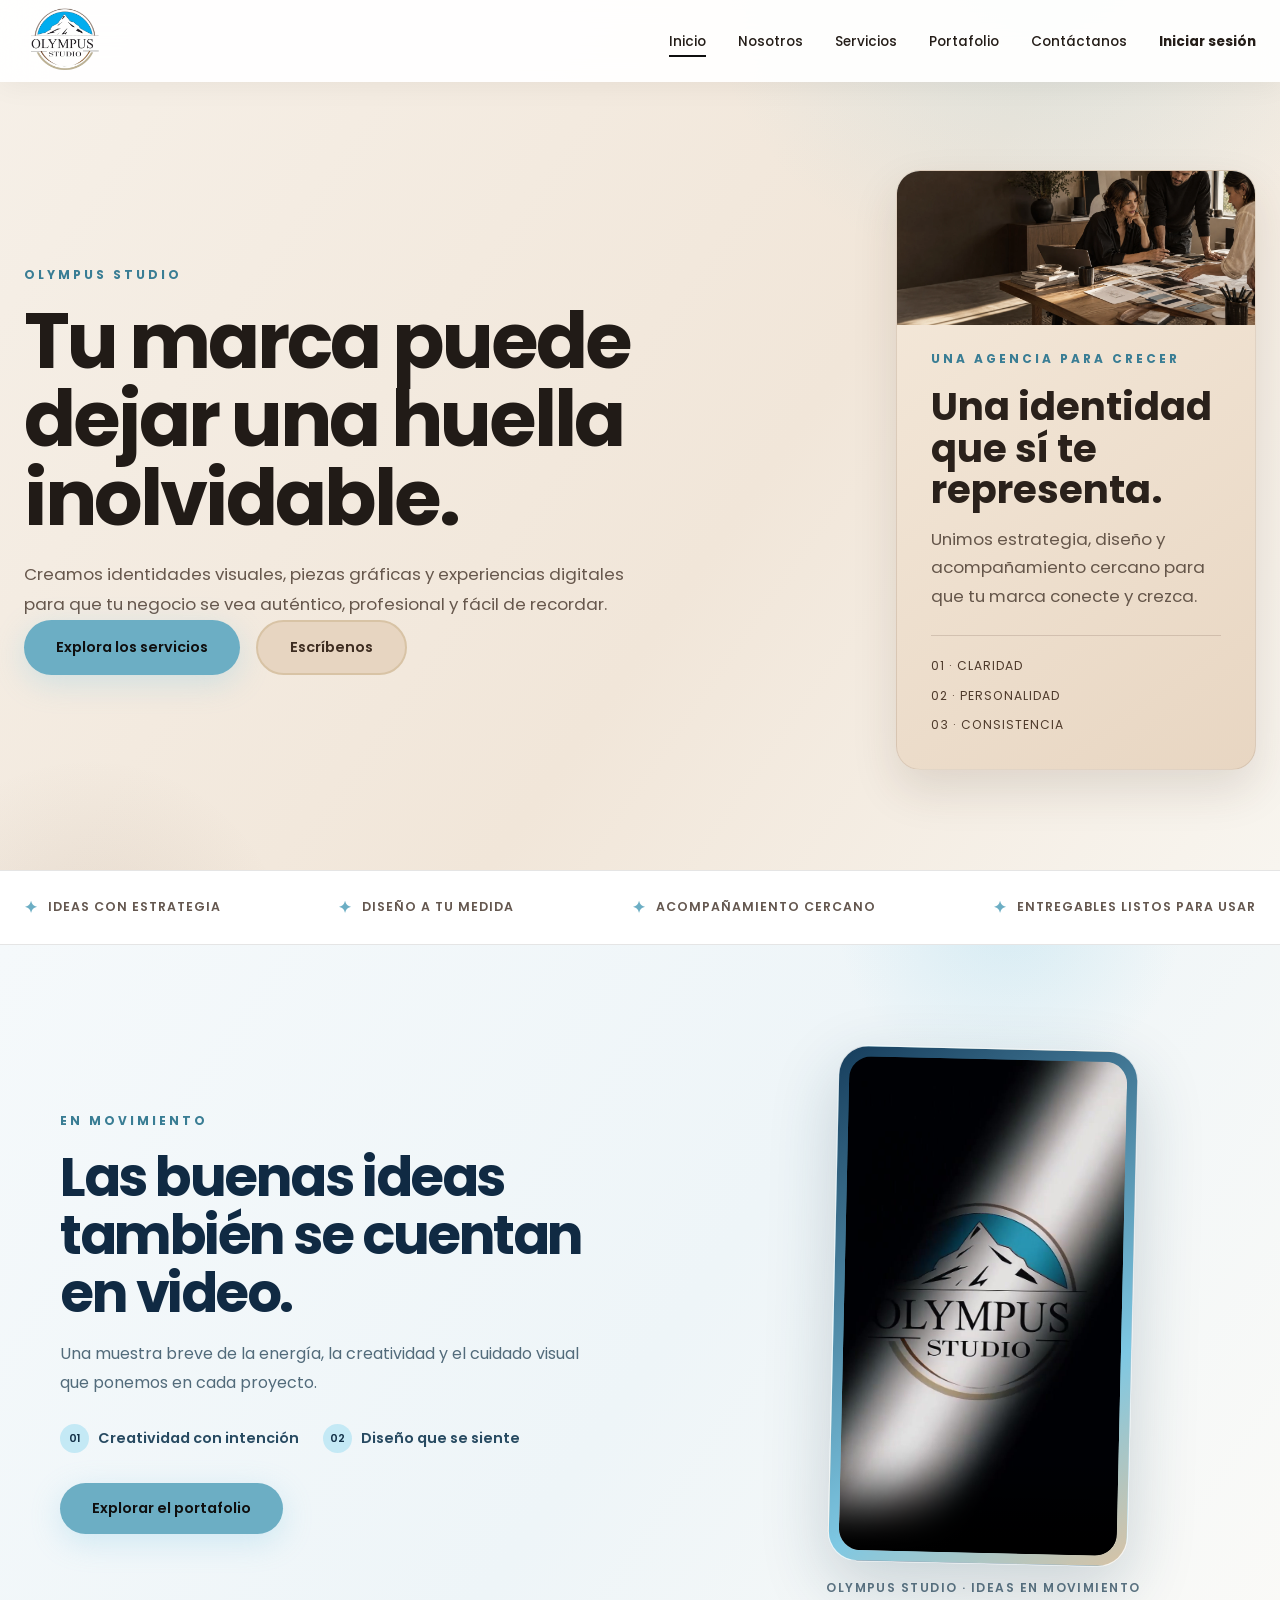
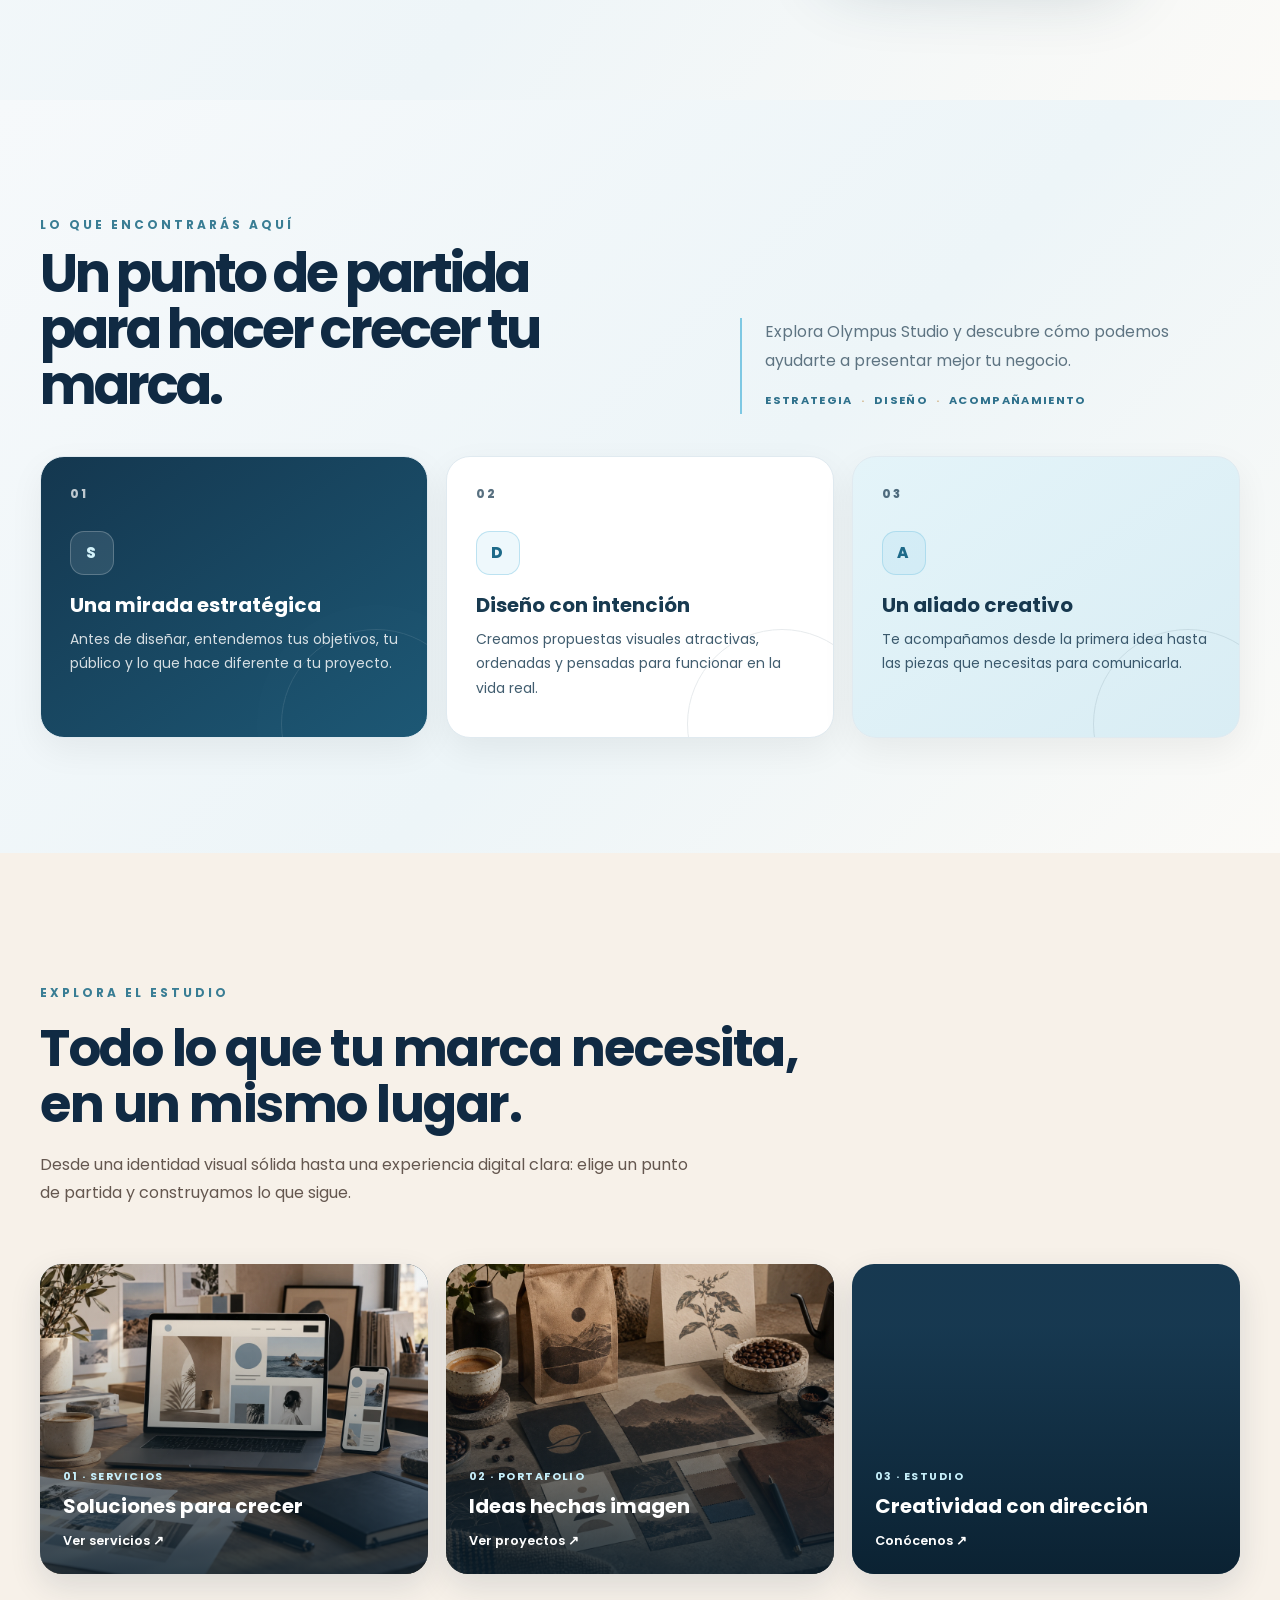
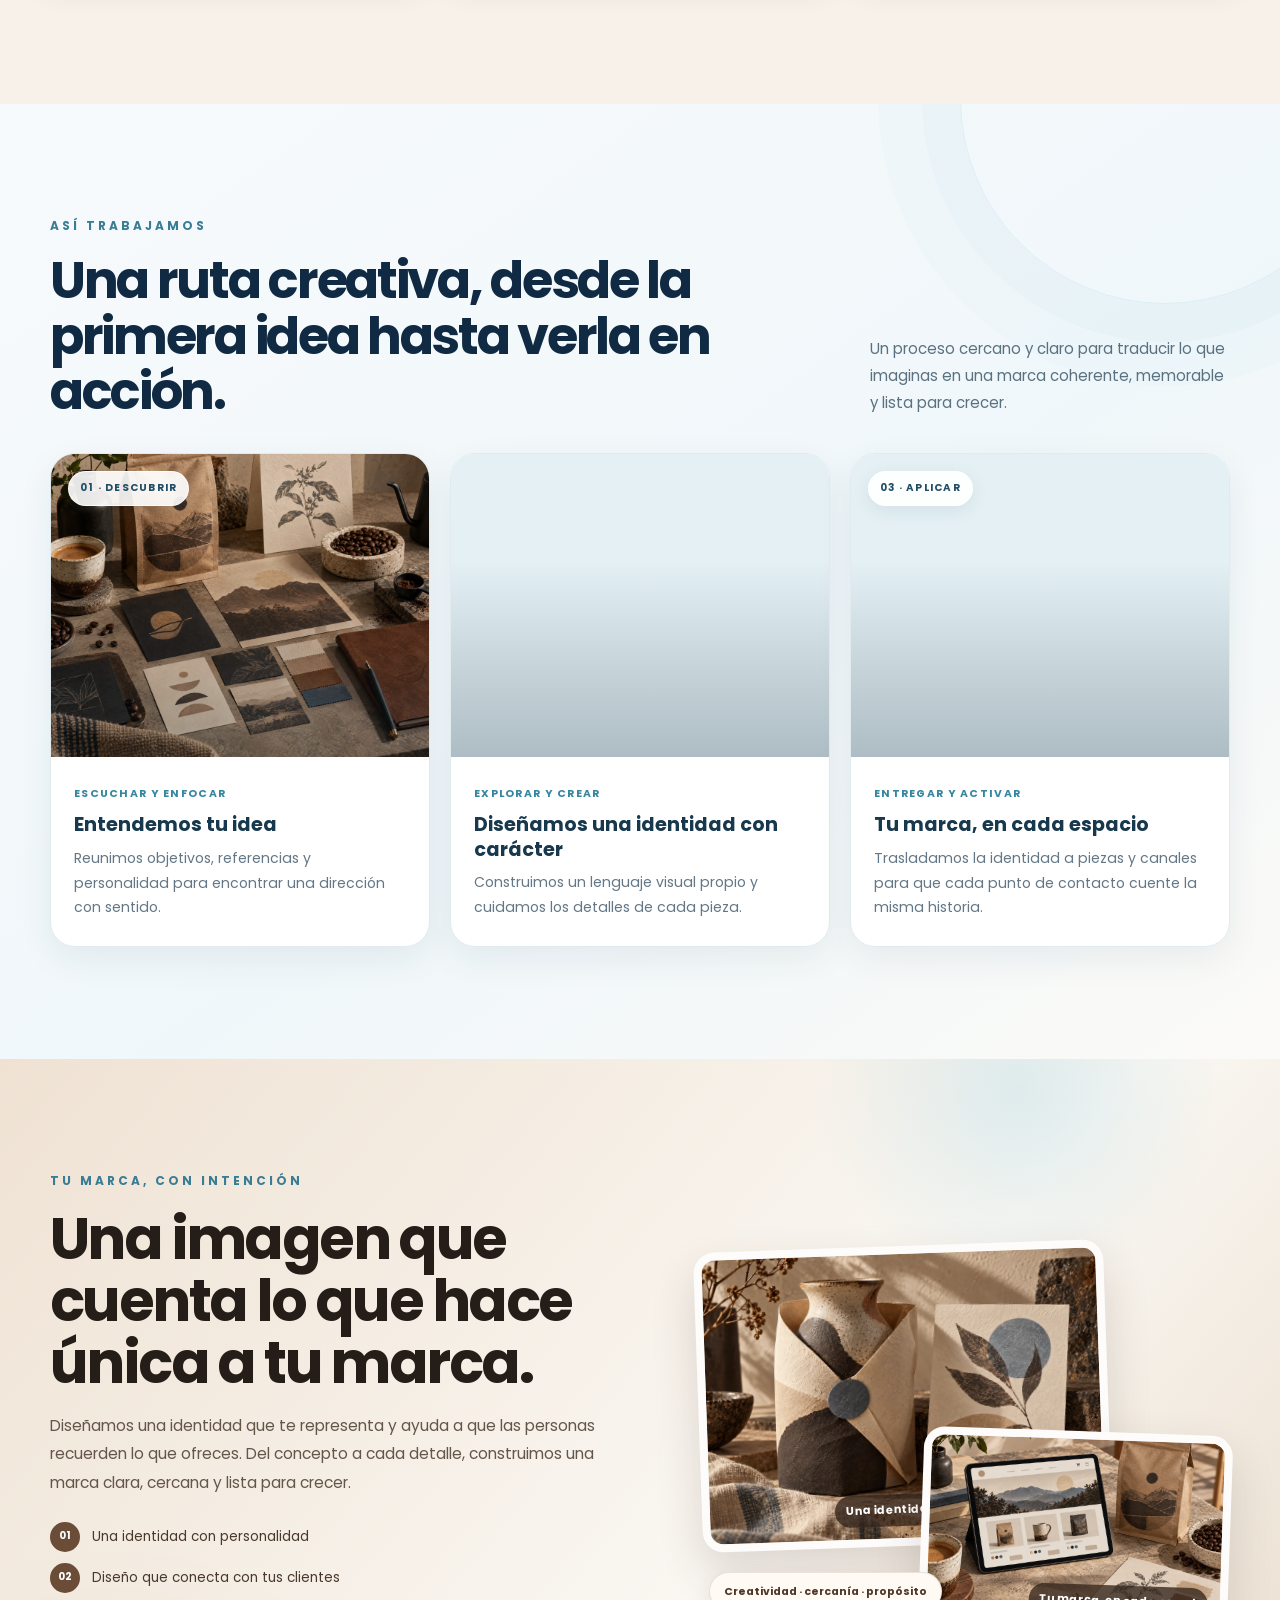
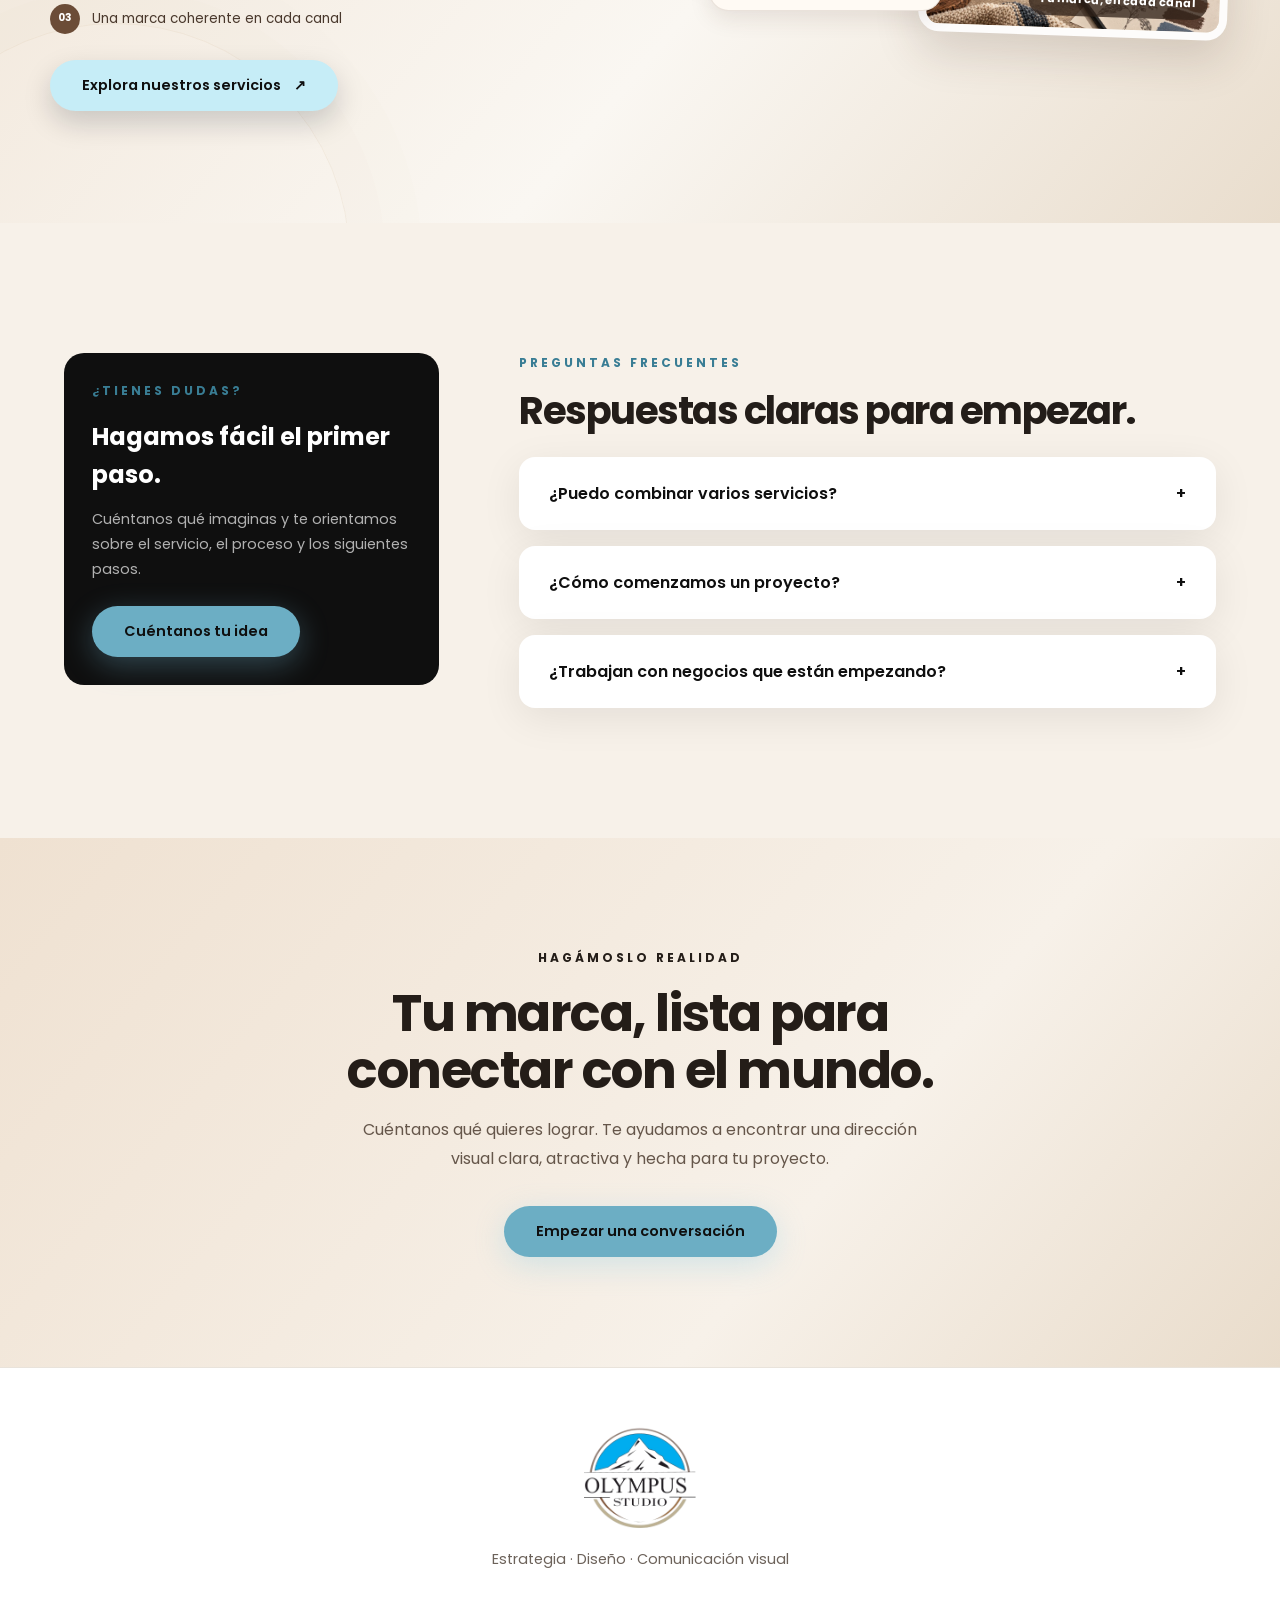
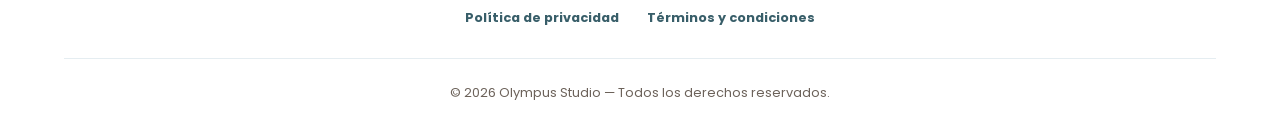
==== index.html @ 5cca7c3d "Olympus" ====
<!DOCTYPE html>
<html lang="es"><head><meta charset="utf-8"/><meta content="width=device-width, initial-scale=1.0" name="viewport"/><title>Inicio — Olympus Studio</title><meta content="Olympus Studio, agencia creativa de diseño gráfico, branding y experiencias digitales en Cali." name="description"/><link href="https://fonts.googleapis.com" rel="preconnect"/><link crossorigin="" href="https://fonts.gstatic.com" rel="preconnect"/><link href="https://fonts.googleapis.com/css2?family=Poppins:wght@300;400;500;600;700;800&amp;display=swap" rel="stylesheet"/><link href="css/style.css" rel="stylesheet"/><link href="img/favicon-128.png?v=3" rel="icon" sizes="128x128" type="image/png"/><link href="img/olympus-studio-logo.png" rel="apple-touch-icon"/></head><body data-page="inicio"><nav aria-label="Navegación principal" class="navbar page-navbar" id="navbar" role="navigation"><div class="navbar-inner"><a aria-label="Olympus Studio, inicio" class="nav-logo" href="index.html"><img alt="Logo de Olympus Studio" class="brand-logo" src="img/olympus-studio-logo.png"/></a><ul class="nav-links" id="navLinks"><li><a class="nav-link" data-page-link="inicio" href="index.html">Inicio</a></li><li><a class="nav-link" data-page-link="nosotros" href="nosotros.html">Nosotros</a></li><li><a class="nav-link" data-page-link="servicios" href="servicios.html">Servicios</a></li><li><a class="nav-link" data-page-link="portafolio" href="portafolio.html">Portafolio</a></li><li><a class="nav-link" data-page-link="contactanos" href="contactanos.html">Contáctanos</a></li><li><a class="nav-link nav-login-link" href="login.html">Iniciar sesión</a></li></ul><button aria-expanded="false" aria-label="Abrir menú" class="mobile-toggle" id="mobileToggle"><span></span><span></span><span></span></button></div></nav><main><section class="page-hero home-only-hero"><div class="page-hero-inner"><div class="page-hero-copy"><span class="page-hero-kicker">Olympus Studio</span><h1>Tu marca puede dejar una huella inolvidable.</h1><p>Creamos identidades visuales, piezas gráficas y experiencias digitales para que tu negocio se vea auténtico, profesional y fácil de recordar.</p><div class="hero-buttons"><a class="btn btn-primary" href="servicios.html">Explora los servicios</a><a class="btn btn-secondary" href="contactanos.html">Escríbenos</a></div></div><div class="home-intro-card"><div class="home-intro-visual"><img alt="Equipo creativo de Olympus Studio construyendo una identidad visual con muestras de color y diseño" fetchpriority="high" src="img/renewal-home.webp"/></div><span class="section-kicker">Una agencia para crecer</span><h2>Una identidad que sí te representa.</h2><p>Unimos estrategia, diseño y acompañamiento cercano para que tu marca conecte y crezca.</p><div class="home-proof-list"><span>01 · Claridad</span><span>02 · Personalidad</span><span>03 · Consistencia</span></div></div></div></section><section aria-label="Lo que distingue a Olympus Studio" class="trust-strip"><div class="trust-strip-inner"><span class="trust-item">Ideas con estrategia</span><span class="trust-item">Diseño a tu medida</span><span class="trust-item">Acompañamiento cercano</span><span class="trust-item">Entregables listos para usar</span></div></section><section aria-labelledby="brandReelTitle" class="brand-reel-section multipage-section"><div class="brand-reel-inner"><div class="brand-reel-copy"><span class="section-kicker">En movimiento</span><h2 id="brandReelTitle">Las buenas ideas también se cuentan en video.</h2><p>Una muestra breve de la energía, la creatividad y el cuidado visual que ponemos en cada proyecto.</p><div class="brand-reel-points"><span><i aria-hidden="true">01</i> Creatividad con intención</span><span><i aria-hidden="true">02</i> Diseño que se siente</span></div><a class="btn btn-primary" href="portafolio.html">Explorar el portafolio</a></div><div class="brand-reel-media"><div class="brand-reel-frame"><video aria-label="Video de Olympus Studio" controls="" playsinline="" poster="img/video-olympus-poster.jpg" preload="metadata"><source src="img/olympus-intro.mp4" type="video/mp4"/>Tu navegador no puede reproducir este video.</video></div><span class="brand-reel-caption">Olympus Studio · ideas en movimiento</span></div></div></section><section aria-labelledby="homeFocusTitle" class="multipage-section home-focus home-focus-redesign"><div class="home-focus-inner"><div class="home-focus-heading"><div class="home-focus-heading-title"><span class="section-kicker">Lo que encontrarás aquí</span><h2 id="homeFocusTitle">Un punto de partida para hacer crecer tu marca.</h2></div><div class="home-focus-heading-copy"><p>Explora Olympus Studio y descubre cómo podemos ayudarte a presentar mejor tu negocio.</p><span class="home-focus-signature">Estrategia <i>·</i> Diseño <i>·</i> Acompañamiento</span></div></div><div class="home-focus-grid"><article class="home-focus-card home-focus-card-dark"><span class="home-focus-number">01</span><span aria-hidden="true" class="home-focus-symbol">S</span><h3>Una mirada estratégica</h3><p>Antes de diseñar, entendemos tus objetivos, tu público y lo que hace diferente a tu proyecto.</p></article><article class="home-focus-card home-focus-card-light"><span class="home-focus-number">02</span><span aria-hidden="true" class="home-focus-symbol">D</span><h3>Diseño con intención</h3><p>Creamos propuestas visuales atractivas, ordenadas y pensadas para funcionar en la vida real.</p></article><article class="home-focus-card home-focus-card-blue"><span class="home-focus-number">03</span><span aria-hidden="true" class="home-focus-symbol">A</span><h3>Un aliado creativo</h3><p>Te acompañamos desde la primera idea hasta las piezas que necesitas para comunicarla.</p></article></div></div></section><section aria-labelledby="studioHighlightsTitle" class="studio-highlights multipage-section"><div class="studio-highlights-inner"><div class="section-heading"><span class="section-kicker">Explora el estudio</span><h2 id="studioHighlightsTitle">Todo lo que tu marca necesita, en un mismo lugar.</h2><p>Desde una identidad visual sólida hasta una experiencia digital clara: elige un punto de partida y construyamos lo que sigue.</p></div><div class="studio-highlights-grid"><a class="studio-highlight-card" href="servicios.html"><img alt="Diseño digital cálido adaptado a varias pantallas" decoding="async" loading="lazy" src="img/renewal-digital.webp"/><span>01 · Servicios</span><strong>Soluciones para crecer</strong><em>Ver servicios ↗</em></a><a class="studio-highlight-card" href="portafolio.html"><img alt="Sistema visual de marca con papelería y muestras de color" decoding="async" loading="lazy" src="img/renewal-identity.webp"/><span>02 · Portafolio</span><strong>Ideas hechas imagen</strong><em>Ver proyectos ↗</em></a><a class="studio-highlight-card" href="nosotros.html"><img alt="Equipo creativo acompañando una idea de negocio" decoding="async" loading="lazy" src="img/renewal-creative.webp"/><span>03 · Estudio</span><strong>Creatividad con dirección</strong><em>Conócenos ↗</em></a></div></div></section><section aria-labelledby="homeProcessTitle" class="home-process-section multipage-section"><div class="home-process-inner"><div class="home-process-head"><div><span class="section-kicker">Así trabajamos</span><h2 id="homeProcessTitle">Una ruta creativa, desde la primera idea hasta verla en acción.</h2></div><p>Un proceso cercano y claro para traducir lo que imaginas en una marca coherente, memorable y lista para crecer.</p></div><div class="home-process-grid"><article class="home-process-card"><figure class="home-process-visual"><img alt="Muestras de identidad visual en tonos café, azul y negro sobre una mesa de diseño" decoding="async" loading="lazy" src="img/renewal-identity.webp"/><span class="home-process-index">01 · DESCUBRIR</span></figure><div class="home-process-content"><span class="home-process-kicker">Escuchar y enfocar</span><h3>Entendemos tu idea</h3><p>Reunimos objetivos, referencias y personalidad para encontrar una dirección con sentido.</p></div></article><article class="home-process-card"><figure class="home-process-visual home-process-web-visual"><img alt="Diseñadora define una identidad visual con materiales y formas distintivas" decoding="async" loading="lazy" src="img/home-identity.webp"/></figure><div class="home-process-content"><span class="home-process-kicker">Explorar y crear</span><h3>Diseñamos una identidad con carácter</h3><p>Construimos un lenguaje visual propio y cuidamos los detalles de cada pieza.</p></div></article><article class="home-process-card"><figure class="home-process-visual"><img alt="Aplicaciones reales de una marca en empaques, menús y espacios comerciales" decoding="async" loading="lazy" src="img/home-space.webp"/><span class="home-process-index">03 · APLICAR</span></figure><div class="home-process-content"><span class="home-process-kicker">Entregar y activar</span><h3>Tu marca, en cada espacio</h3><p>Trasladamos la identidad a piezas y canales para que cada punto de contacto cuente la misma historia.</p></div></article></div></div></section><section aria-labelledby="renewalStoryTitle" class="home-brand-moment home-brand-editorial renewal-story"><div class="renewal-story-inner"><div class="renewal-story-copy"><span class="section-kicker">Tu marca, con intención</span><h2 id="renewalStoryTitle">Una imagen que cuenta lo que hace única a tu marca.</h2><p>Diseñamos una identidad que te representa y ayuda a que las personas recuerden lo que ofreces. Del concepto a cada detalle, construimos una marca clara, cercana y lista para crecer.</p><div class="renewal-story-points"><span><b>01</b> Una identidad con personalidad</span><span><b>02</b> Diseño que conecta con tus clientes</span><span><b>03</b> Una marca coherente en cada canal</span></div><a class="btn btn-primary" href="servicios.html">Explora nuestros servicios <span aria-hidden="true">↗</span></a></div><div class="renewal-story-gallery"><figure class="renewal-story-main"><img alt="Objeto artesanal junto a un tablero visual que expresa la personalidad de una marca" loading="lazy" src="img/home-story-main.webp"/><figcaption>Una identidad que cuenta tu historia</figcaption></figure><figure class="renewal-story-side"><img alt="Experiencia digital de una tienda acompañada de empaques y muestras de color" loading="lazy" src="img/home-story-side.webp"/><figcaption>Tu marca, en cada canal</figcaption></figure><span class="renewal-story-chip">Creatividad · cercanía · propósito</span></div></div></section><section class="faq-section multipage-section home-faq"><div class="faq-layout"><div class="faq-side-note"><span class="section-kicker">¿Tienes dudas?</span><h2>Hagamos fácil el primer paso.</h2><p>Cuéntanos qué imaginas y te orientamos sobre el servicio, el proceso y los siguientes pasos.</p><a class="btn btn-primary" href="contactanos.html">Cuéntanos tu idea</a></div><div><div class="section-heading"><span class="section-kicker">Preguntas frecuentes</span><h2>Respuestas claras para empezar.</h2></div><div class="faq-list"><article class="faq-item"><button aria-expanded="false" class="faq-question">¿Puedo combinar varios servicios?<span aria-hidden="true">+</span></button><div class="faq-answer"><p>Sí. Podemos integrar identidad, piezas gráficas y diseño web en una ruta coherente para tu marca.</p></div></article><article class="faq-item"><button aria-expanded="false" class="faq-question">¿Cómo comenzamos un proyecto?<span aria-hidden="true">+</span></button><div class="faq-answer"><p>Escríbenos con una breve descripción de tu idea. Revisaremos tus objetivos y te propondremos el mejor siguiente paso.</p></div></article><article class="faq-item"><button aria-expanded="false" class="faq-question">¿Trabajan con negocios que están empezando?<span aria-hidden="true">+</span></button><div class="faq-answer"><p>Claro. Adaptamos la solución a tu etapa y a las necesidades reales de tu proyecto.</p></div></article></div></div></div></section><section class="page-cta home-cta"><div class="page-cta-inner"><span class="section-kicker">Hagámoslo realidad</span><h2>Tu marca, lista para conectar con el mundo.</h2><p>Cuéntanos qué quieres lograr. Te ayudamos a encontrar una dirección visual clara, atractiva y hecha para tu proyecto.</p><a class="btn btn-primary" href="contactanos.html">Empezar una conversación</a></div></section></main><footer class="footer" role="contentinfo"><div class="footer-inner"><div class="footer-brand"><img alt="Olympus Studio" class="footer-logo-image" src="img/olympus-studio-logo.png"/></div><p class="footer-tagline">Estrategia · Diseño · Comunicación visual</p><div aria-label="Información legal" class="footer-legal-links"><button aria-controls="modalPrivacidad" aria-haspopup="dialog" class="footer-legal-link" onclick="showModal('privacidad')" type="button">Política de privacidad</button><button aria-controls="modalTerminos" aria-haspopup="dialog" class="footer-legal-link" onclick="showModal('terminos')" type="button">Términos y condiciones</button></div><p class="footer-copy">© 2026 Olympus Studio — Todos los derechos reservados.</p></div></footer><div class="modal-overlay" id="modalOverlay" onclick="closeModal()"></div><div aria-labelledby="siteTermsTitle" aria-modal="true" class="modal modal-legal" id="modalTerminos" role="dialog" tabindex="-1"><button aria-label="Cerrar" class="modal-close" onclick="closeModal()" type="button">×</button><span class="legal-modal-kicker">Olympus Studio · Información general</span><h3 id="siteTermsTitle">Términos y condiciones</h3><div class="modal-content"><p><strong>Uso del contenido.</strong> El sitio y el portafolio incluyen exploraciones visuales y muestras ilustrativas. No copies, publiques ni atribuyas como propios textos o imágenes sin contar con autorización.</p><p><strong>Solicitudes de servicio.</strong> Enviar una consulta no constituye una cotización, una reserva ni un contrato. El alcance, los tiempos, las revisiones, los valores y los derechos de uso se confirman en una propuesta aceptada por ambas partes.</p><p><strong>Información compartida.</strong> Procura que los datos que incluyas sean correctos y que tengas autorización para compartir cualquier material que adjuntes o describas.</p><p><strong>Servicios externos.</strong> El formulario prepara un mensaje para WhatsApp; el acceso y uso de ese servicio se rige por sus propias condiciones.</p><p class="legal-modal-note">Texto informativo para el prototipo del sitio. Revísalo para reflejar las condiciones comerciales reales antes de publicarlo.</p></div></div><div aria-labelledby="sitePrivacyTitle" aria-modal="true" class="modal modal-legal" id="modalPrivacidad" role="dialog" tabindex="-1"><button aria-label="Cerrar" class="modal-close" onclick="closeModal()" type="button">×</button><span class="legal-modal-kicker">Olympus Studio · Datos y privacidad</span><h3 id="sitePrivacyTitle">Política de privacidad</h3><div class="modal-content"><p><strong>Consultas de contacto.</strong> El formulario solicita nombre, correo, teléfono, servicio de interés y mensaje para preparar una respuesta a tu consulta. Al pulsar el botón se abre WhatsApp con el texto; esta versión del sitio no lo envía a un servidor propio. Tú decides si lo envías. WhatsApp procesa la información que compartas conforme a sus propias políticas.</p><p><strong>Cuentas de demostración.</strong> Los perfiles y datos creados en el acceso de prueba se guardan localmente en el navegador. No uses contraseñas ni información sensible reales; puedes borrar esos datos eliminando el almacenamiento de este sitio en tu navegador.</p><p><strong>Control de tus datos.</strong> Comparte solo la información necesaria. Para solicitar una actualización o eliminación, utiliza la página Contáctanos.</p><p class="legal-modal-note">Aviso informativo para esta versión estática. Antes de usar el sitio comercialmente, revisa la identidad del responsable, los plazos de conservación y el procedimiento aplicable de protección de datos.</p></div></div><script src="js/main.js?v=20261007h"></script></body></html>
---- css/style.css ----
/* ============================================
   OLYMPUS STUDIO - Style Principal v2.0
   Agencia Creativa Premium
   ============================================ */

:root {
  --white: #FFFFFF;
  --black: #0F0F0F;
  --blue: #7EC8E3;
  --beige: #D8C3A5;
  --gray-light: #F8F8F8;
  --gray-medium: #E5E5E5;
  --gray-dark: #666666;
  --transition-smooth: all 0.4s cubic-bezier(0.25, 0.46, 0.45, 0.94);
  --transition-bounce: all 0.5s cubic-bezier(0.34, 1.56, 0.64, 1);
  --shadow-soft: 0 10px 40px rgba(15, 15, 15, 0.08);
  --shadow-premium: 0 25px 80px rgba(15, 15, 15, 0.15);
  --shadow-blue: 0 8px 30px rgba(126, 200, 227, 0.3);
}

*, *::before, *::after { margin: 0; padding: 0; box-sizing: border-box; }
html { scroll-behavior: smooth; font-size: 16px; }
body {
  font-family: 'Poppins', -apple-system, BlinkMacSystemFont, sans-serif;
  background: var(--white); color: var(--black); line-height: 1.6;
  overflow-x: hidden; -webkit-font-smoothing: antialiased;
}
::selection { background: var(--blue); color: var(--black); }
::-webkit-scrollbar { width: 8px; }
::-webkit-scrollbar-track { background: var(--white); }
::-webkit-scrollbar-thumb { background: var(--blue); border-radius: 4px; }
::-webkit-scrollbar-thumb:hover { background: #5db8d8; }

.container { max-width: 1320px; margin: 0 auto; padding: 0 24px; }

/* === ANIMACIONES === */
@keyframes fadeInUp { from { opacity: 0; transform: translateY(40px); } to { opacity: 1; transform: translateY(0); } }
@keyframes fadeIn { from { opacity: 0; } to { opacity: 1; } }
@keyframes float { 0%, 100% { transform: translateY(0); } 50% { transform: translateY(-15px); } }
@keyframes pulse-glow { 0%, 100% { box-shadow: 0 0 0 0 rgba(126,200,227,0.4); } 50% { box-shadow: 0 0 20px 10px rgba(126,200,227,0); } }

.animate-on-scroll { opacity: 0; transform: translateY(40px); transition: opacity 0.8s ease, transform 0.8s ease; }
.animate-on-scroll.visible { opacity: 1; transform: translateY(0); }
.delay-1 { transition-delay: 0.1s; }
.delay-2 { transition-delay: 0.2s; }
.delay-3 { transition-delay: 0.3s; }
.delay-4 { transition-delay: 0.4s; }

/* === NAVBAR === */
.navbar { position: fixed; top: 0; left: 0; right: 0; z-index: 1000; padding: 18px 0; transition: var(--transition-smooth); background: transparent; }
.navbar.scrolled { background: rgba(255,255,255,0.95); backdrop-filter: blur(20px); -webkit-backdrop-filter: blur(20px); box-shadow: 0 2px 30px rgba(15,15,15,0.06); padding: 12px 0; }
.navbar-inner { max-width: 1320px; margin: 0 auto; padding: 0 24px; display: flex; align-items: center; justify-content: space-between; }
.nav-logo { display: flex; align-items: center; gap: 10px; font-size: 1.3rem; font-weight: 700; color: var(--black); text-decoration: none; letter-spacing: -0.5px; transition: var(--transition-smooth); }
.nav-logo-icon { width: 32px; height: 32px; color: var(--black); transition: var(--transition-smooth); }
.nav-logo-accent { color: var(--blue); font-weight: 300; }
.nav-links { display: flex; align-items: center; gap: 32px; list-style: none; }
.nav-link { font-size: 0.85rem; font-weight: 500; color: var(--black); text-decoration: none; position: relative; padding: 4px 0; transition: var(--transition-smooth); }
.nav-link::after { content: ''; position: absolute; bottom: -2px; left: 0; width: 100%; height: 2px; background: var(--blue); transform: scaleX(0); transform-origin: right; transition: transform 0.4s cubic-bezier(0.25,0.46,0.45,0.94); }
.nav-link:hover::after { transform: scaleX(1); transform-origin: left; }
.nav-link:hover { color: var(--blue); }
.nav-cta { background: var(--blue); color: var(--black); padding: 10px 22px; border-radius: 50px; font-size: 0.82rem; font-weight: 600; text-decoration: none; transition: var(--transition-bounce); border: 2px solid var(--blue); }
.nav-cta:hover { background: transparent; color: var(--blue); transform: translateY(-2px); box-shadow: var(--shadow-blue); }
.mobile-toggle { display: none; flex-direction: column; gap: 5px; cursor: pointer; padding: 8px; background: none; border: none; }
.mobile-toggle span { display: block; width: 24px; height: 2px; background: var(--black); transition: var(--transition-smooth); border-radius: 2px; }

/* === HERO === */
.hero { min-height: 100vh; display: flex; align-items: center; position: relative; background: var(--white); overflow: hidden; padding-top: 80px; }
.hero::before { content: ''; position: absolute; top: -20%; right: -10%; width: 600px; height: 600px; background: radial-gradient(circle, rgba(126,200,227,0.12) 0%, transparent 70%); border-radius: 50%; pointer-events: none; }
.hero::after { content: ''; position: absolute; bottom: -10%; left: -5%; width: 400px; height: 400px; background: radial-gradient(circle, rgba(216,195,165,0.08) 0%, transparent 70%); border-radius: 50%; pointer-events: none; }
.hero-inner { max-width: 1320px; margin: 0 auto; padding: 0 24px; display: grid; grid-template-columns: 1fr 1fr; gap: 60px; align-items: center; position: relative; z-index: 2; }
.hero-content { animation: fadeInUp 1s ease forwards; }
.hero-tag { display: inline-flex; align-items: center; gap: 8px; font-size: 0.78rem; font-weight: 500; color: var(--blue); text-transform: uppercase; letter-spacing: 2px; margin-bottom: 24px; }
.hero-title { font-size: clamp(2.8rem, 6vw, 4.8rem); font-weight: 800; line-height: 1.05; letter-spacing: -2px; margin-bottom: 20px; color: var(--black); }
.hero-title .highlight { color: var(--blue); position: relative; }
.hero-subtitle { font-size: clamp(1.1rem, 2vw, 1.4rem); font-weight: 300; color: var(--gray-dark); margin-bottom: 20px; line-height: 1.5; }
.hero-text { font-size: 1rem; color: var(--gray-dark); max-width: 480px; margin-bottom: 40px; line-height: 1.7; }
.hero-buttons { display: flex; gap: 16px; flex-wrap: wrap; }
.btn { display: inline-flex; align-items: center; gap: 10px; padding: 14px 32px; border-radius: 50px; font-size: 0.9rem; font-weight: 600; text-decoration: none; transition: var(--transition-bounce); cursor: pointer; border: none; outline: none; }
.btn-primary { background: var(--blue); color: var(--black); box-shadow: var(--shadow-blue); }
.btn-primary:hover { transform: translateY(-3px); box-shadow: 0 15px 40px rgba(126,200,227,0.4); }
.btn-secondary { background: var(--black); color: var(--white); border: 2px solid var(--blue); }
.btn-secondary:hover { background: var(--blue); color: var(--black); transform: translateY(-3px); }
.hero-visual { position: relative; display: flex; justify-content: center; align-items: center; animation: fadeIn 1.2s ease 0.3s both; }
.hero-mockup { position: relative; width: 100%; max-width: 560px; }
.hero-mockup img { width: 100%; height: auto; border-radius: 16px; box-shadow: var(--shadow-premium); transition: var(--transition-smooth); }
.hero-mockup:hover img { transform: translateY(-8px) scale(1.02); box-shadow: 0 35px 90px rgba(15,15,15,0.2); }
.floating-card { position: absolute; background: var(--white); padding: 14px 20px; border-radius: 14px; box-shadow: var(--shadow-soft); display: flex; align-items: center; gap: 10px; font-size: 0.82rem; font-weight: 600; color: var(--black); animation: float 4s ease-in-out infinite; border: 1px solid rgba(126,200,227,0.2); }
.floating-card .icon { width: 36px; height: 36px; background: rgba(126,200,227,0.15); border-radius: 10px; display: flex; align-items: center; justify-content: center; font-size: 1rem; }
.floating-card-1 { top: 10%; right: -20px; animation-delay: 0s; }
.floating-card-2 { bottom: 25%; left: -30px; animation-delay: 1.3s; }
.floating-card-3 { bottom: 5%; right: 10%; animation-delay: 2.6s; }

/* === MANIFIESTO === */
.manifiesto { padding: 140px 0; background: var(--white); position: relative; }
.manifiesto::before { content: ''; position: absolute; left: 60px; top: 100px; bottom: 100px; width: 2px; background: linear-gradient(to bottom, transparent, var(--beige), transparent); }
.manifiesto-inner { max-width: 1320px; margin: 0 auto; padding: 0 24px 0 100px; }
.manifiesto-label { font-size: 0.75rem; font-weight: 600; text-transform: uppercase; letter-spacing: 3px; color: var(--blue); margin-bottom: 20px; }
.manifiesto-title { font-size: clamp(1.8rem, 4vw, 2.8rem); font-weight: 700; line-height: 1.2; margin-bottom: 80px; max-width: 700px; }
.manifiesto-grid { display: grid; grid-template-columns: repeat(3, 1fr); gap: 40px; }
.manifiesto-item { padding: 40px 30px; border-radius: 20px; background: var(--white); border: 1px solid transparent; transition: var(--transition-smooth); position: relative; overflow: hidden; }
.manifiesto-item::before { content: ''; position: absolute; top: 0; left: 0; right: 0; height: 3px; background: var(--blue); transform: scaleX(0); transform-origin: left; transition: transform 0.5s ease; }
.manifiesto-item:hover::before { transform: scaleX(1); }
.manifiesto-item:hover { border-color: rgba(126,200,227,0.2); transform: translateY(-8px); box-shadow: var(--shadow-soft); }
.manifiesto-item:hover .manifiesto-item-title { color: var(--blue); }
.manifiesto-item-icon { margin-bottom: 20px; }
.manifiesto-item-title { font-size: 1.3rem; font-weight: 700; margin-bottom: 14px; transition: color 0.3s ease; }
.manifiesto-item-text { font-size: 0.92rem; color: var(--gray-dark); line-height: 1.7; }

/* === SERVICIOS === */
.servicios { padding: 140px 0; background: var(--gray-light); position: relative; }
.servicios-label { text-align: center; font-size: 0.75rem; font-weight: 600; text-transform: uppercase; letter-spacing: 3px; color: var(--blue); margin-bottom: 16px; }
.servicios-title { text-align: center; font-size: clamp(2rem, 4vw, 3rem); font-weight: 800; margin-bottom: 80px; letter-spacing: -1px; }
.servicios-panels { max-width: 1100px; margin: 0 auto; padding: 0 24px; display: flex; flex-direction: column; gap: 30px; }
.servicio-panel { display: grid; grid-template-columns: auto 1fr; gap: 40px; background: var(--white); border-radius: 24px; padding: 50px 60px; border-left: 4px solid var(--blue); box-shadow: var(--shadow-soft); transition: var(--transition-bounce); position: relative; overflow: hidden; }
.servicio-panel::before { content: ''; position: absolute; top: 0; left: 0; width: 0; height: 100%; background: linear-gradient(90deg, rgba(126,200,227,0.05), transparent); transition: width 0.6s ease; }
.servicio-panel:hover::before { width: 100%; }
.servicio-panel:hover { transform: translateY(-6px) scale(1.01); box-shadow: var(--shadow-premium); }
.servicio-icon { width: 80px; height: 80px; background: rgba(126,200,227,0.1); border-radius: 20px; display: flex; align-items: center; justify-content: center; color: var(--blue); flex-shrink: 0; transition: var(--transition-smooth); }
.servicio-panel:hover .servicio-icon { background: var(--blue); color: var(--white); transform: rotate(-5deg) scale(1.1); }
.servicio-content h3 { font-size: 1.5rem; font-weight: 700; margin-bottom: 8px; }
.servicio-content .tag { font-size: 0.8rem; color: var(--blue); font-weight: 600; margin-bottom: 20px; display: inline-block; }
.servicio-list { list-style: none; display: grid; grid-template-columns: repeat(2, 1fr); gap: 10px 30px; }
.servicio-list li { font-size: 0.9rem; color: var(--gray-dark); display: flex; align-items: center; gap: 8px; }
.servicio-list li::before { content: '\2726'; color: var(--blue); font-size: 0.7rem; }

/* === PORTAFOLIO === */
.portafolio { padding: 140px 0; background: var(--black); position: relative; }
.portafolio-label { text-align: center; font-size: 0.75rem; font-weight: 600; text-transform: uppercase; letter-spacing: 3px; color: var(--blue); margin-bottom: 16px; }
.portafolio-title { text-align: center; font-size: clamp(2rem, 4vw, 3rem); font-weight: 800; color: var(--white); margin-bottom: 80px; letter-spacing: -1px; }
.portafolio-grid { max-width: 1320px; margin: 0 auto; padding: 0 24px; display: grid; grid-template-columns: repeat(3, 1fr); grid-auto-rows: 280px; gap: 20px; }
.portafolio-item { position: relative; border-radius: 16px; overflow: hidden; cursor: pointer; transition: var(--transition-smooth); }
.portafolio-item:nth-child(1) { grid-row: span 2; }
.portafolio-item:nth-child(4) { grid-row: span 2; }
.portafolio-item:nth-child(6) { grid-row: span 2; }
.portafolio-item img { width: 100%; height: 100%; object-fit: cover; transition: transform 0.8s cubic-bezier(0.25,0.46,0.45,0.94); }
.portafolio-item:hover img { transform: scale(1.1); }
.portafolio-overlay { position: absolute; inset: 0; background: rgba(15,15,15,0.75); display: flex; flex-direction: column; justify-content: flex-end; padding: 30px; opacity: 0; transition: opacity 0.4s ease; }
.portafolio-item:hover .portafolio-overlay { opacity: 1; }
.portafolio-overlay h4 { font-size: 1.2rem; font-weight: 700; color: var(--blue); margin-bottom: 6px; transform: translateY(20px); transition: transform 0.4s ease 0.1s; }
.portafolio-overlay span { font-size: 0.85rem; color: var(--beige); transform: translateY(20px); transition: transform 0.4s ease 0.2s; }
.portafolio-item:hover .portafolio-overlay h4, .portafolio-item:hover .portafolio-overlay span { transform: translateY(0); }

/* === PROCESO === */
.proceso { padding: 140px 0; background: var(--white); position: relative; }
.proceso-label { text-align: center; font-size: 0.75rem; font-weight: 600; text-transform: uppercase; letter-spacing: 3px; color: var(--blue); margin-bottom: 16px; }
.proceso-title { text-align: center; font-size: clamp(2rem, 4vw, 3rem); font-weight: 800; margin-bottom: 100px; letter-spacing: -1px; }
.proceso-timeline { max-width: 1200px; margin: 0 auto; padding: 0 24px; position: relative; }
.proceso-timeline::before { content: ''; position: absolute; top: 40px; left: 0; right: 0; height: 2px; background: linear-gradient(to right, transparent, var(--blue), transparent); }
.proceso-steps { display: flex; justify-content: space-between; position: relative; }
.proceso-step { flex: 1; text-align: center; padding: 0 20px; position: relative; }
.proceso-step-number { width: 80px; height: 80px; background: var(--white); border: 2px solid var(--blue); border-radius: 50%; display: flex; align-items: center; justify-content: center; font-size: 1.5rem; font-weight: 800; color: var(--blue); margin: 0 auto 30px; position: relative; z-index: 2; transition: var(--transition-bounce); box-shadow: 0 0 0 8px rgba(126,200,227,0.1); }
.proceso-step:hover .proceso-step-number { background: var(--blue); color: var(--white); transform: scale(1.1); box-shadow: 0 0 0 12px rgba(126,200,227,0.15); }
.proceso-step h4 { font-size: 1.1rem; font-weight: 700; margin-bottom: 12px; }
.proceso-step p { font-size: 0.88rem; color: var(--gray-dark); line-height: 1.6; max-width: 220px; margin: 0 auto; }

/* === TESTIMONIOS === */
.testimonios { padding: 140px 0; background: var(--white); position: relative; }
.testimonios-label { text-align: center; font-size: 0.75rem; font-weight: 600; text-transform: uppercase; letter-spacing: 3px; color: var(--blue); margin-bottom: 16px; }
.testimonios-title { text-align: center; font-size: clamp(2rem, 4vw, 3rem); font-weight: 800; margin-bottom: 80px; letter-spacing: -1px; }
.testimonios-grid { max-width: 1200px; margin: 0 auto; padding: 0 24px; display: grid; grid-template-columns: repeat(3, 1fr); gap: 30px; }
.testimonio-card { background: var(--white); border-radius: 24px; padding: 40px 35px; box-shadow: var(--shadow-soft); border: 1px solid rgba(126,200,227,0.1); transition: var(--transition-bounce); position: relative; }
.testimonio-card:hover { transform: translateY(-10px); box-shadow: var(--shadow-premium); }
.testimonio-quote { font-size: 3rem; line-height: 1; color: var(--blue); opacity: 0.3; margin-bottom: 10px; font-family: Georgia, serif; }
.testimonio-stars { color: var(--beige); font-size: 1.1rem; margin-bottom: 20px; letter-spacing: 2px; }
.testimonio-text { font-size: 0.95rem; color: var(--gray-dark); line-height: 1.7; margin-bottom: 24px; font-style: italic; }
.testimonio-author { font-size: 0.85rem; font-weight: 600; color: var(--black); }
.testimonio-author span { font-weight: 400; color: var(--gray-dark); }

/* === FAQ === */
.faq { padding: 140px 0; background: var(--gray-light); position: relative; }
.faq-label { text-align: center; font-size: 0.75rem; font-weight: 600; text-transform: uppercase; letter-spacing: 3px; color: var(--blue); margin-bottom: 16px; }
.faq-title { text-align: center; font-size: clamp(2rem, 4vw, 3rem); font-weight: 800; margin-bottom: 80px; letter-spacing: -1px; }
.faq-list { max-width: 800px; margin: 0 auto; padding: 0 24px; display: flex; flex-direction: column; gap: 16px; }
.faq-item { background: var(--white); border-radius: 16px; overflow: hidden; box-shadow: var(--shadow-soft); transition: var(--transition-smooth); }
.faq-item:hover { box-shadow: 0 15px 40px rgba(15,15,15,0.1); }
.faq-question { width: 100%; padding: 24px 30px; display: flex; justify-content: space-between; align-items: center; background: none; border: none; cursor: pointer; font-size: 1rem; font-weight: 600; color: var(--black); text-align: left; font-family: inherit; transition: var(--transition-smooth); }
.faq-question:hover { color: var(--blue); }
.faq-icon { width: 28px; height: 28px; border-radius: 50%; background: rgba(126,200,227,0.1); display: flex; align-items: center; justify-content: center; font-size: 1rem; color: var(--blue); transition: var(--transition-smooth); flex-shrink: 0; margin-left: 16px; }
.faq-item.active .faq-icon { transform: rotate(45deg); background: var(--blue); color: var(--white); }
.faq-answer { max-height: 0; overflow: hidden; transition: max-height 0.5s cubic-bezier(0.25,0.46,0.45,0.94), padding 0.5s ease; padding: 0 30px; }
.faq-item.active .faq-answer { max-height: 250px; padding: 0 30px 24px; }
.faq-answer p { font-size: 0.92rem; color: var(--gray-dark); line-height: 1.7; }
.faq-answer-line { height: 2px; background: var(--blue); width: 0; transition: width 0.5s ease 0.2s; margin-bottom: 16px; }
.faq-item.active .faq-answer-line { width: 60px; }

/* === CONTACTO === */
.contacto { padding: 140px 0; background: var(--white); position: relative; overflow: hidden; }
.contacto::before { content: ''; position: absolute; top: -20%; right: -10%; width: 500px; height: 500px; background: radial-gradient(circle, rgba(126,200,227,0.06) 0%, transparent 70%); border-radius: 50%; pointer-events: none; }
.contacto-inner { max-width: 1200px; margin: 0 auto; padding: 0 24px; display: grid; grid-template-columns: 1.2fr 1fr; gap: 80px; position: relative; z-index: 2; }
.contacto-label { font-size: 0.75rem; font-weight: 600; text-transform: uppercase; letter-spacing: 3px; color: var(--blue); margin-bottom: 16px; }
.contacto-title { font-size: clamp(2rem, 4vw, 2.8rem); font-weight: 800; margin-bottom: 40px; letter-spacing: -1px; }
.contacto-form { display: flex; flex-direction: column; gap: 20px; }
.form-group { position: relative; }
.form-group input, .form-group select, .form-group textarea { width: 100%; padding: 16px 20px; border: 2px solid var(--gray-medium); border-radius: 14px; font-size: 0.95rem; font-family: inherit; color: var(--black); background: var(--white); transition: var(--transition-smooth); outline: none; }
.form-group input:focus, .form-group select:focus, .form-group textarea:focus { border-color: var(--blue); box-shadow: 0 0 0 4px rgba(126,200,227,0.1); }
.form-group textarea { min-height: 140px; resize: vertical; }
.form-group label { position: absolute; top: 16px; left: 20px; font-size: 0.9rem; color: var(--gray-dark); pointer-events: none; transition: var(--transition-smooth); background: var(--white); padding: 0 4px; }
.form-group input:focus + label, .form-group input:not(:placeholder-shown) + label, .form-group textarea:focus + label, .form-group textarea:not(:placeholder-shown) + label { top: -10px; left: 16px; font-size: 0.75rem; color: var(--blue); font-weight: 600; }
.form-group select { appearance: none; cursor: pointer; }
.btn-submit { background: var(--blue); color: var(--black); padding: 16px 40px; border: none; border-radius: 50px; font-size: 1rem; font-weight: 700; cursor: pointer; transition: var(--transition-bounce); box-shadow: var(--shadow-blue); font-family: inherit; align-self: flex-start; }
.btn-submit:hover { transform: translateY(-3px); box-shadow: 0 15px 40px rgba(126,200,227,0.4); }
.contacto-info { background: var(--black); border-radius: 24px; padding: 50px 40px; color: var(--white); box-shadow: var(--shadow-premium); position: relative; overflow: hidden; }
.contacto-info::before { content: ''; position: absolute; top: -50%; right: -50%; width: 100%; height: 100%; background: radial-gradient(circle, rgba(126,200,227,0.08) 0%, transparent 60%); pointer-events: none; }
.contacto-info h3 { font-size: 1.4rem; font-weight: 700; margin-bottom: 30px; position: relative; }
.contacto-info-item { display: flex; align-items: flex-start; gap: 16px; margin-bottom: 24px; position: relative; }
.contacto-info-item .icon { width: 44px; height: 44px; background: rgba(126,200,227,0.1); border-radius: 12px; display: flex; align-items: center; justify-content: center; color: var(--blue); flex-shrink: 0; }
.contacto-info-item div strong { display: block; font-size: 0.85rem; font-weight: 600; margin-bottom: 4px; color: var(--beige); }
.contacto-info-item div span, .contacto-info-item div a { font-size: 0.9rem; color: rgba(255,255,255,0.8); text-decoration: none; transition: color 0.3s ease; }
.contacto-info-item div a:hover { color: var(--blue); }
.contacto-horario { margin-top: 30px; padding-top: 24px; border-top: 1px solid rgba(255,255,255,0.1); font-size: 0.85rem; color: rgba(255,255,255,0.6); }

/* === CTA FINAL === */
.cta-final { padding: 140px 0; background: var(--black); position: relative; overflow: hidden; text-align: center; }
.cta-final::before { content: ''; position: absolute; bottom: -30%; left: 50%; transform: translateX(-50%); width: 800px; height: 600px; background: radial-gradient(ellipse, rgba(216,195,165,0.06) 0%, transparent 70%); border-radius: 50%; pointer-events: none; }
.cta-final-inner { max-width: 800px; margin: 0 auto; padding: 0 24px; position: relative; z-index: 2; }
.cta-final h2 { font-size: clamp(2rem, 5vw, 3.2rem); font-weight: 800; color: var(--white); margin-bottom: 20px; line-height: 1.2; letter-spacing: -1px; }
.cta-final p { font-size: 1.1rem; color: rgba(255,255,255,0.7); margin-bottom: 40px; max-width: 600px; margin-left: auto; margin-right: auto; line-height: 1.7; }
.cta-final .btn-primary { font-size: 1.05rem; padding: 18px 48px; animation: pulse-glow 3s ease-in-out infinite; }

/* === FOOTER === */
.footer { background: var(--black); padding: 80px 0 30px; border-top: 1px solid rgba(255,255,255,0.05); }
.footer-inner { max-width: 1200px; margin: 0 auto; padding: 0 24px; text-align: center; }
.footer-brand { display: flex; align-items: center; justify-content: center; gap: 12px; margin-bottom: 12px; }
.footer-logo-icon { width: 36px; height: 36px; color: var(--white); }
.footer-logo { font-size: 1.8rem; font-weight: 800; color: var(--white); letter-spacing: -1px; }
.footer-logo span { color: var(--blue); font-weight: 300; }
.footer-tagline { font-size: 0.9rem; color: rgba(255,255,255,0.5); margin-bottom: 30px; }
.footer-links { display: flex; justify-content: center; gap: 30px; margin-bottom: 30px; flex-wrap: wrap; }
.footer-links a, .footer-links span { font-size: 0.88rem; color: rgba(255,255,255,0.6); text-decoration: none; transition: color 0.3s ease; }
.footer-links a:hover { color: var(--blue); }
.footer-whatsapp { display: inline-flex; align-items: center; gap: 8px; color: var(--blue); font-size: 0.95rem; font-weight: 600; text-decoration: none; margin-bottom: 30px; transition: var(--transition-smooth); padding: 10px 24px; border-radius: 50px; border: 1px solid rgba(126,200,227,0.2); }
.footer-whatsapp:hover { background: rgba(126,200,227,0.1); box-shadow: 0 0 30px rgba(126,200,227,0.2); transform: translateY(-2px); }
.footer-legal { display: flex; justify-content: center; gap: 16px; margin-bottom: 24px; flex-wrap: wrap; }
.footer-legal a { font-size: 0.8rem; color: rgba(255,255,255,0.4); text-decoration: none; transition: color 0.3s ease; }
.footer-legal a:hover { color: var(--blue); }
.footer-legal-sep { color: rgba(255,255,255,0.2); font-size: 0.8rem; }
.footer-copy { font-size: 0.8rem; color: rgba(255,255,255,0.3); padding-top: 24px; border-top: 1px solid rgba(255,255,255,0.05); }

/* === MODALES LEGALES === */
.modal-overlay { position: fixed; inset: 0; background: rgba(15,15,15,0.7); backdrop-filter: blur(8px); z-index: 2000; opacity: 0; visibility: hidden; transition: all 0.4s ease; }
.modal-overlay.active { opacity: 1; visibility: visible; }
.modal { position: fixed; top: 50%; left: 50%; transform: translate(-50%, -50%) scale(0.95); background: var(--white); border-radius: 24px; padding: 40px; max-width: 600px; width: 90%; max-height: 80vh; overflow-y: auto; z-index: 2001; opacity: 0; visibility: hidden; transition: all 0.4s cubic-bezier(0.34, 1.56, 0.64, 1); box-shadow: var(--shadow-premium); }
.modal.active { opacity: 1; visibility: visible; transform: translate(-50%, -50%) scale(1); }
.modal-close { position: absolute; top: 16px; right: 20px; background: none; border: none; font-size: 1.8rem; color: var(--gray-dark); cursor: pointer; width: 36px; height: 36px; display: flex; align-items: center; justify-content: center; border-radius: 50%; transition: var(--transition-smooth); }
.modal-close:hover { background: var(--gray-light); color: var(--black); }
.modal h3 { font-size: 1.4rem; font-weight: 700; margin-bottom: 24px; color: var(--black); padding-right: 40px; }
.modal-content p { font-size: 0.9rem; color: var(--gray-dark); line-height: 1.7; margin-bottom: 16px; }
.modal-content p strong { color: var(--black); font-weight: 600; }

/* === RESPONSIVE === */
@media (max-width: 1024px) {
  .hero-inner { grid-template-columns: 1fr; text-align: center; gap: 50px; }
  .hero-text { margin-left: auto; margin-right: auto; }
  .hero-buttons { justify-content: center; }
  .hero-visual { order: -1; }
  .hero-mockup { max-width: 450px; }
  .floating-card-1 { right: 0; }
  .floating-card-2 { left: 0; }
  .manifiesto-grid { grid-template-columns: repeat(2, 1fr); }
  .manifiesto::before { left: 30px; }
  .manifiesto-inner { padding-left: 60px; }
  .portafolio-grid { grid-template-columns: repeat(2, 1fr); }
  .portafolio-item:nth-child(1), .portafolio-item:nth-child(4), .portafolio-item:nth-child(6) { grid-row: span 1; }
  .proceso-steps { flex-wrap: wrap; gap: 40px; }
  .proceso-step { flex: 1 1 45%; }
  .proceso-timeline::before { display: none; }
  .testimonios-grid { grid-template-columns: repeat(2, 1fr); }
  .contacto-inner { grid-template-columns: 1fr; gap: 50px; }
}

@media (max-width: 768px) {
  .nav-links { position: fixed; top: 0; right: -100%; width: 80%; max-width: 320px; height: 100vh; background: var(--white); flex-direction: column; padding: 100px 40px 40px; gap: 24px; transition: right 0.4s cubic-bezier(0.25,0.46,0.45,0.94); box-shadow: -10px 0 40px rgba(15,15,15,0.1); z-index: 999; }
  .nav-links.open { right: 0; }
  .nav-link { font-size: 1.1rem; }
  .mobile-toggle { display: flex; z-index: 1001; }
  .mobile-toggle.active span:nth-child(1) { transform: rotate(45deg) translate(5px, 5px); }
  .mobile-toggle.active span:nth-child(2) { opacity: 0; }
  .mobile-toggle.active span:nth-child(3) { transform: rotate(-45deg) translate(5px, -5px); }
  .nav-cta { display: none; }
  .hero { padding-top: 100px; min-height: auto; padding-bottom: 80px; }
  .hero-title { font-size: 2.4rem; }
  .floating-card { display: none; }
  .manifiesto { padding: 80px 0; }
  .manifiesto-grid { grid-template-columns: 1fr; }
  .manifiesto::before { display: none; }
  .manifiesto-inner { padding: 0 24px; }
  .servicios { padding: 80px 0; }
  .servicio-panel { grid-template-columns: 1fr; padding: 30px; }
  .servicio-list { grid-template-columns: 1fr; }
  .portafolio { padding: 80px 0; }
  .portafolio-grid { grid-template-columns: 1fr; grid-auto-rows: 250px; }
  .proceso { padding: 80px 0; }
  .proceso-step { flex: 1 1 100%; }
  .testimonios { padding: 80px 0; }
  .testimonios-grid { grid-template-columns: 1fr; }
  .faq { padding: 80px 0; }
  .contacto { padding: 80px 0; }
  .cta-final { padding: 80px 0; }
  .footer-links, .footer-legal { flex-direction: column; gap: 12px; }
  .footer-legal-sep { display: none; }
  .modal { padding: 30px 20px; width: 95%; }
}

@media (max-width: 480px) {
  .hero-title { font-size: 2rem; }
  .btn { width: 100%; justify-content: center; }
  .hero-buttons { flex-direction: column; }
}


/* ============================================
   OLYMPUS STUDIO - VISTAS MULTIPÁGINA
   ============================================ */
.brand-logo { display: block; width: 178px; height: auto; }
.navbar.page-navbar { background: rgba(255,255,255,0.94); backdrop-filter: blur(20px); -webkit-backdrop-filter: blur(20px); box-shadow: 0 2px 30px rgba(15,15,15,0.06); padding: 12px 0; }
.nav-link.active { color: var(--blue); }
.nav-link.active::after { transform: scaleX(1); transform-origin: left; }
.navbar.page-navbar .nav-link.active::after { background: var(--black); }
.page-hero { position: relative; overflow: hidden; padding: 170px 0 100px; background: var(--black); color: var(--white); }
.page-hero::before { content: ''; position: absolute; width: 720px; height: 720px; top: -420px; right: -120px; border-radius: 50%; background: radial-gradient(circle, rgba(126,200,227,0.18), transparent 68%); }
.page-hero::after { content: ''; position: absolute; width: 420px; height: 420px; bottom: -300px; left: -120px; border-radius: 50%; background: radial-gradient(circle, rgba(216,195,165,0.14), transparent 68%); }
.page-hero-inner { max-width: 1320px; margin: 0 auto; padding: 0 24px; position: relative; z-index: 1; display: grid; grid-template-columns: 1fr 0.8fr; gap: 80px; align-items: end; }
.page-hero-copy { max-width: 780px; }
.page-hero-kicker, .section-kicker { display: block; margin-bottom: 18px; color: var(--blue); font-size: .75rem; font-weight: 700; letter-spacing: 3px; text-transform: uppercase; }
.page-hero h1 { max-width: 800px; margin-bottom: 22px; font-size: clamp(2.8rem, 6vw, 5.7rem); line-height: 1.02; letter-spacing: -3px; }
.page-hero h1 span { color: var(--blue); }
.page-hero p { max-width: 610px; color: rgba(255,255,255,.7); font-size: 1.05rem; line-height: 1.8; }
.page-hero-note { align-self: end; justify-self: end; max-width: 280px; padding: 24px; border-left: 2px solid var(--blue); color: rgba(255,255,255,.72); font-size: .88rem; line-height: 1.7; }
.page-hero-note strong { display: block; margin-bottom: 6px; color: var(--white); font-size: 1.05rem; }
.section-heading { max-width: 760px; margin-bottom: 56px; }
.section-heading h2 { margin-bottom: 18px; font-size: clamp(2rem, 4vw, 3.6rem); line-height: 1.1; letter-spacing: -1.5px; }
.section-heading p { max-width: 650px; color: var(--gray-dark); line-height: 1.8; }
.multipage-section { padding: 130px 0; }
.multipage-section .container { position: relative; z-index: 1; }
.split-layout { max-width: 1320px; margin: 0 auto; padding: 0 24px; display: grid; grid-template-columns: minmax(0, 1fr) minmax(0, .9fr); gap: 90px; align-items: center; }
.split-layout.reverse > :first-child { order: 2; }
.split-layout.reverse > :last-child { order: 1; }
.visual-frame { position: relative; }
.visual-frame::before { content: ''; position: absolute; inset: 18px -18px -18px 18px; border: 1px solid var(--blue); border-radius: 24px; opacity: .5; }
.visual-frame img { position: relative; z-index: 1; display: block; width: 100%; max-height: 520px; object-fit: cover; border-radius: 22px; box-shadow: var(--shadow-premium); }
.visual-frame .visual-stamp { position: absolute; right: -18px; bottom: 26px; z-index: 2; max-width: 180px; padding: 18px; border-radius: 16px; background: var(--black); color: var(--white); box-shadow: var(--shadow-soft); font-size: .8rem; line-height: 1.5; }
.visual-stamp strong { display: block; color: var(--blue); font-size: 1.4rem; }
.copy-block h2 { margin-bottom: 22px; font-size: clamp(2rem, 4vw, 3.5rem); line-height: 1.1; letter-spacing: -1.5px; }
.copy-block p { margin-bottom: 20px; color: var(--gray-dark); line-height: 1.85; }
.copy-block p:last-of-type { margin-bottom: 30px; }
.link-arrow { display: inline-flex; align-items: center; gap: 12px; color: var(--black); font-size: .9rem; font-weight: 700; text-decoration: none; }
.link-arrow::after { content: '↗'; color: var(--blue); font-size: 1.2rem; transition: transform .25s ease; }
.link-arrow:hover::after { transform: translate(4px, -4px); }
.trust-strip { padding: 24px 0; border-top: 1px solid var(--gray-medium); border-bottom: 1px solid var(--gray-medium); background: var(--white); }
.trust-strip-inner { max-width: 1320px; margin: 0 auto; padding: 0 24px; display: flex; justify-content: space-between; gap: 24px; flex-wrap: wrap; }
.trust-item { display: flex; align-items: center; gap: 10px; color: var(--gray-dark); font-size: .78rem; font-weight: 600; letter-spacing: 1.5px; text-transform: uppercase; }
.trust-item::before { content: '✦'; color: var(--blue); font-size: 1rem; }
.home-services { background: var(--gray-light); }
.home-services-grid, .value-grid, .service-cards { max-width: 1320px; margin: 0 auto; padding: 0 24px; display: grid; grid-template-columns: repeat(3, 1fr); gap: 22px; }
.service-card, .value-card { position: relative; padding: 38px 32px; border-radius: 22px; background: var(--white); border: 1px solid transparent; box-shadow: var(--shadow-soft); transition: var(--transition-bounce); overflow: hidden; }
.service-card::before, .value-card::before { content: ''; position: absolute; top: 0; left: 0; right: 0; height: 3px; background: var(--blue); transform: scaleX(0); transform-origin: left; transition: transform .45s ease; }
.service-card:hover, .value-card:hover { transform: translateY(-8px); border-color: rgba(126,200,227,.25); box-shadow: var(--shadow-premium); }
.service-card:hover::before, .value-card:hover::before { transform: scaleX(1); }
.service-card-icon { width: 58px; height: 58px; display: grid; place-items: center; margin-bottom: 26px; border-radius: 16px; background: rgba(126,200,227,.12); color: var(--blue); }
.service-card h3, .value-card h3 { margin-bottom: 12px; font-size: 1.25rem; }
.service-card p, .value-card p { color: var(--gray-dark); font-size: .9rem; line-height: 1.75; }
.service-card ul { margin-top: 20px; list-style: none; }
.service-card li { display: flex; gap: 8px; margin-top: 9px; color: var(--gray-dark); font-size: .85rem; }
.service-card li::before { content: '—'; color: var(--blue); font-weight: 700; }
.section-heading.centered { margin-right: auto; margin-left: auto; text-align: center; }
.section-heading.centered p { margin-right: auto; margin-left: auto; }
.section-heading.light h2 { color: var(--white); }
.section-heading.light p { color: rgba(255,255,255,.64); }
.dark-section { background: var(--black); color: var(--white); }
.dark-section .section-kicker { color: var(--blue); }
.featured-work { background: var(--black); }
.featured-work-grid { max-width: 1320px; margin: 0 auto; padding: 0 24px; display: grid; grid-template-columns: 1.2fr .8fr .8fr; grid-auto-rows: 260px; gap: 18px; }
.featured-work-card { position: relative; min-height: 260px; border-radius: 18px; overflow: hidden; }
.featured-work-card:first-child { grid-row: span 2; }
.featured-work-card img { width: 100%; height: 100%; object-fit: cover; transition: transform .7s ease; }
.featured-work-card:hover img { transform: scale(1.07); }
.featured-work-card figcaption { position: absolute; inset: auto 0 0; padding: 70px 24px 22px; background: linear-gradient(transparent, rgba(15,15,15,.9)); color: var(--white); }
.featured-work-card figcaption strong { display: block; color: var(--blue); }
.testimonials-section { background: var(--white); }
.testimonials-section .testimonios-grid { padding: 0 24px; }
.testimonial-feature { max-width: 1320px; margin: 0 auto; padding: 0 24px; display: grid; grid-template-columns: .85fr 1.15fr; gap: 70px; align-items: center; }
.testimonial-feature img { width: 100%; height: 400px; object-fit: cover; border-radius: 24px; box-shadow: var(--shadow-premium); }
.quote-mark { margin-bottom: 10px; color: var(--blue); font-family: Georgia, serif; font-size: 5rem; line-height: .7; }
.testimonial-feature blockquote { margin-bottom: 24px; color: var(--black); font-size: clamp(1.4rem, 2.5vw, 2.1rem); font-weight: 500; line-height: 1.35; letter-spacing: -.5px; }
.testimonial-feature cite { color: var(--gray-dark); font-size: .9rem; font-style: normal; }
.faq-section { background: var(--gray-light); }
.faq-section .section-heading { max-width: 650px; }
.faq-layout { max-width: 1200px; margin: 0 auto; padding: 0 24px; display: grid; grid-template-columns: .7fr 1.3fr; gap: 80px; align-items: start; }
.faq-layout .faq-list { padding: 0; max-width: none; }
.faq-side-note { padding: 28px; border-radius: 20px; background: var(--black); color: var(--white); }
.faq-side-note p { margin-top: 12px; color: rgba(255,255,255,.68); font-size: .9rem; line-height: 1.75; }
.faq-side-note .btn { margin-top: 24px; }
.process-section { background: var(--white); }
.process-grid { max-width: 1200px; margin: 0 auto; padding: 0 24px; display: grid; grid-template-columns: repeat(4, 1fr); gap: 18px; }
.process-card { padding: 28px 24px; border-top: 2px solid var(--blue); }
.process-number { margin-bottom: 18px; color: var(--blue); font-size: 2.1rem; font-weight: 800; letter-spacing: -1px; }
.process-card h3 { margin-bottom: 10px; font-size: 1.08rem; }
.process-card p { color: var(--gray-dark); font-size: .86rem; line-height: 1.7; }
.page-cta { padding: 110px 0; text-align: center; background: var(--black); color: var(--white); }
.page-cta-inner { max-width: 720px; margin: 0 auto; padding: 0 24px; }
.page-cta h2 { margin-bottom: 18px; font-size: clamp(2rem, 4vw, 3.5rem); line-height: 1.1; letter-spacing: -1.5px; }
.page-cta p { margin: 0 auto 32px; max-width: 590px; color: rgba(255,255,255,.68); line-height: 1.8; }
.about-values { background: var(--gray-light); }
.about-values .value-card { box-shadow: none; }
.about-values .value-card span { display: block; margin-bottom: 20px; color: var(--blue); font-size: 2rem; font-weight: 800; }
.contact-page { background: var(--white); }
.contact-page .contacto-inner { padding: 0 24px; }
.contact-note { max-width: 1200px; margin: 0 auto 60px; padding: 0 24px; color: var(--gray-dark); font-size: .9rem; line-height: 1.8; }
.contact-note strong { color: var(--black); }
.portfolio-page { background: var(--black); }
.portfolio-page .page-hero { padding-bottom: 80px; }
.portfolio-grid-full { max-width: 1320px; margin: 0 auto; padding: 80px 24px 130px; display: grid; grid-template-columns: repeat(12, 1fr); grid-auto-rows: 110px; gap: 18px; }
.portfolio-grid-full .portafolio-item { min-height: 240px; }
.portfolio-grid-full .portafolio-item:nth-child(1) { grid-column: span 7; grid-row: span 4; }
.portfolio-grid-full .portafolio-item:nth-child(2) { grid-column: span 5; grid-row: span 3; }
.portfolio-grid-full .portafolio-item:nth-child(3) { grid-column: span 5; grid-row: span 3; }
.portfolio-grid-full .portafolio-item:nth-child(4) { grid-column: span 4; grid-row: span 4; }
.portfolio-grid-full .portafolio-item:nth-child(5) { grid-column: span 4; grid-row: span 4; }
.portfolio-grid-full .portafolio-item:nth-child(6) { grid-column: span 4; grid-row: span 4; }
.portfolio-grid-full .portafolio-item:nth-child(7) { grid-column: span 8; grid-row: span 4; }
.portfolio-note { max-width: 1320px; margin: 0 auto; padding: 0 24px 90px; color: rgba(255,255,255,.62); font-size: .9rem; }
@media (max-width: 1024px) {
  .page-hero-inner, .split-layout, .testimonial-feature { gap: 48px; }
  .home-services-grid, .value-grid, .service-cards { grid-template-columns: repeat(2, 1fr); }
  .process-grid { grid-template-columns: repeat(2, 1fr); }
  .faq-layout { grid-template-columns: 1fr; gap: 36px; }
  .featured-work-grid { grid-template-columns: repeat(2, 1fr); }
  .featured-work-card:first-child { grid-row: span 1; }
  .portfolio-grid-full { grid-template-columns: repeat(2, 1fr); grid-auto-rows: 260px; }
  .portfolio-grid-full .portafolio-item { grid-column: span 1 !important; grid-row: span 1 !important; }
  .portfolio-grid-full .portafolio-item:first-child, .portfolio-grid-full .portafolio-item:last-child { grid-column: span 2 !important; }
}
@media (max-width: 768px) {
  .brand-logo { width: 158px; }
  .page-hero { padding: 140px 0 76px; }
  .page-hero-inner, .split-layout, .testimonial-feature { grid-template-columns: 1fr; }
  .page-hero-note { justify-self: start; }
  .split-layout.reverse > :first-child, .split-layout.reverse > :last-child { order: initial; }
  .multipage-section { padding: 84px 0; }
  .visual-frame .visual-stamp { right: 12px; }
  .home-services-grid, .value-grid, .service-cards, .process-grid { grid-template-columns: 1fr; }
  .featured-work-grid { grid-template-columns: 1fr; grid-auto-rows: 260px; }
  .testimonial-feature img { height: 290px; }
  .faq-layout { padding: 0 24px; }
  .portfolio-grid-full { grid-template-columns: 1fr; grid-auto-rows: 250px; padding-top: 50px; }
  .portfolio-grid-full .portafolio-item:first-child, .portfolio-grid-full .portafolio-item:last-child { grid-column: span 1 !important; }
}

.form-group select + label { top: -10px; left: 16px; font-size: .75rem; color: var(--blue); font-weight: 600; }
.form-group select:invalid + label { color: var(--gray-dark); }

/* === LOGO OFICIAL Y CONTENIDO MÁS VISUAL === */
.brand-logo { width: 66px; height: 58px; object-fit: contain; }
.nav-logo { height: 58px; }
.nav-login-link { color: var(--black); font-weight: 700; }
.nav-login-link:hover { color: var(--blue); }
.brand-logo-showcase { width: min(100%, 290px); padding: 18px 20px 20px; border: 1px solid rgba(126,200,227,.28); border-radius: 24px; background: rgba(255,255,255,.82); box-shadow: var(--shadow-soft); text-align: center; }
.brand-logo-showcase img { display: block; width: min(100%, 235px); height: auto; margin: 0 auto 8px; }
.brand-logo-showcase span { color: var(--gray-dark); font-size: .72rem; font-weight: 700; letter-spacing: 1.2px; text-transform: uppercase; }
.hero-visual { flex-direction: column; gap: 22px; }
.hero-visual .hero-mockup { max-width: 510px; }
.image-strip { max-width: 1320px; margin: 64px auto 0; padding: 0 24px; display: grid; grid-template-columns: repeat(3, 1fr); gap: 18px; }
.image-strip figure { position: relative; height: 210px; overflow: hidden; border-radius: 18px; background: var(--black); }
.image-strip img { width: 100%; height: 100%; object-fit: cover; transition: transform .6s ease; }
.image-strip figure:hover img { transform: scale(1.06); }
.image-strip figcaption { position: absolute; right: 16px; bottom: 14px; left: 16px; color: var(--white); font-size: .82rem; font-weight: 700; text-shadow: 0 1px 12px rgba(0,0,0,.7); }
.contact-visual { max-width: 1200px; margin: 0 auto 72px; padding: 0 24px; position: relative; }
.contact-visual img { display: block; width: 100%; height: 270px; object-fit: cover; border-radius: 24px; box-shadow: var(--shadow-premium); }
.contact-visual span { position: absolute; right: 44px; bottom: 22px; padding: 12px 16px; border-radius: 12px; background: rgba(15,15,15,.82); color: var(--white); font-size: .8rem; font-weight: 600; }
@media (max-width: 768px) {
  .brand-logo { width: 58px; height: 54px; }
  .image-strip { grid-template-columns: 1fr; margin-top: 42px; }
  .image-strip figure { height: 190px; }
  .contact-visual span { right: 36px; bottom: 14px; left: 36px; text-align: center; }
}

/* === AJUSTES DE CONTENIDO POR PÁGINA === */
.brand-logo { width: 112px; height: 72px; object-fit: contain; display: block; }
.nav-logo { min-width: 112px; }
.home-only-hero { min-height: 680px; }
.home-only-hero .page-hero-inner { align-items: center; }
.home-intro-card { max-width: 360px; justify-self: end; padding: 34px; background: linear-gradient(145deg, #102a43, #174d73); color: #fff; border-radius: 24px; box-shadow: 0 24px 60px rgba(16,42,67,.18); }
.home-intro-card .section-kicker { color: #7ec8e3; }
.home-intro-card h2 { margin: 10px 0 14px; font-size: clamp(1.8rem, 3vw, 2.8rem); line-height: 1.08; }
.home-intro-card p { color: rgba(255,255,255,.78); line-height: 1.7; }
.home-proof-list { display: grid; gap: 10px; margin-top: 25px; padding-top: 20px; border-top: 1px solid rgba(255,255,255,.2); color: #fff; font-size: .76rem; letter-spacing: .08em; text-transform: uppercase; }
.home-focus { background: #f8fafc; }
.home-focus-grid { max-width: 1100px; margin: 46px auto 0; display: grid; grid-template-columns: repeat(3, 1fr); gap: 22px; }
.home-focus-grid article { background: #fff; padding: 30px; border-top: 3px solid #7ec8e3; box-shadow: 0 12px 35px rgba(15,15,15,.06); }
.home-focus-grid article > span { color: #1266d5; font-weight: 700; font-size: .78rem; letter-spacing: .14em; }
.home-focus-grid h3 { margin: 16px 0 10px; font-size: 1.15rem; }
.home-focus-grid p { color: #666; line-height: 1.7; font-size: .92rem; }
.home-cta { background: #102a43; color: #fff; }
.home-cta .section-kicker { color: #7ec8e3; }
.home-cta .page-cta-inner h2, .home-cta .page-cta-inner p { color: #fff; }
.brand-values, .brand-language, .services-page-section, .service-visual, .portfolio-page-section, .contact-next { background: #fff; }
.portfolio-page-section { padding-top: 82px; }
@media (max-width: 800px) { .brand-logo { width: 92px; height: 62px; } .nav-logo { min-width: 92px; } .home-only-hero { min-height: auto; } .home-focus-grid { grid-template-columns: 1fr; } .home-intro-card { justify-self: stretch; max-width: none; } }


/* === RECURSOS VISUALES AÑADIDOS === */
.home-intro-card { overflow: hidden; }
.home-intro-visual { height: 154px; margin: -34px -34px 24px; overflow: hidden; background: #dce8ef; }
.home-intro-visual img { display: block; width: 100%; height: 100%; object-fit: cover; object-position: center 56%; transition: transform .65s ease; }
.home-intro-card:hover .home-intro-visual img { transform: scale(1.045); }
.nav-profile-link { display: inline-flex; align-items: center; gap: 9px; }
.nav-user-avatar { width: 30px; height: 30px; border: 2px solid rgba(126,200,227,.65); border-radius: 50%; object-fit: cover; }
.nav-logout-link { color: #54758a; }
@media (max-width: 800px) { .home-intro-visual { height: 180px; } }
@media (max-width: 768px) { .nav-user-avatar { width: 26px; height: 26px; } }


/* === BLOQUE DE VIDEO EN INICIO === */
.brand-reel-section { position: relative; overflow: hidden; padding-block: clamp(64px, 8vw, 106px); background: linear-gradient(125deg, #f5f9fb 0%, #eef5f8 52%, #fbfaf7 100%); }
.brand-reel-section::before { content: ""; position: absolute; width: 360px; height: 360px; top: -210px; right: 7%; border-radius: 50%; background: radial-gradient(circle, rgba(126,200,227,.22), transparent 68%); pointer-events: none; }
.brand-reel-inner { position: relative; z-index: 1; width: min(1160px, calc(100% - 48px)); margin: 0 auto; display: grid; grid-template-columns: minmax(0,1.05fr) minmax(280px,.85fr); align-items: center; gap: clamp(40px,8vw,110px); }
.brand-reel-copy { max-width: 590px; }
.brand-reel-copy h2 { max-width: 560px; margin: 10px 0 18px; color: #102a43; font-size: clamp(2rem,4.3vw,3.4rem); line-height: 1.07; letter-spacing: -.045em; }
.brand-reel-copy > p { max-width: 520px; color: #526b7b; line-height: 1.8; }
.brand-reel-points { display: flex; flex-wrap: wrap; gap: 12px 24px; margin: 26px 0 30px; color: #274a61; font-size: .9rem; font-weight: 600; }
.brand-reel-points span { display: inline-flex; align-items: center; gap: 9px; }
.brand-reel-points i { display: grid; place-items: center; width: 29px; height: 29px; border-radius: 50%; color: #123047; background: #c4e9f5; font-size: .67rem; font-style: normal; }
.brand-reel-media { display: flex; flex-direction: column; align-items: center; gap: 14px; }
.brand-reel-frame { position: relative; width: min(100%, 300px); padding: 10px; border: 1px solid rgba(255,255,255,.8); border-radius: 30px; background: linear-gradient(145deg,#163d5c,#7ec8e3 70%,#d8c3a5); box-shadow: 0 24px 68px rgba(24,59,82,.2); transform: rotate(1.3deg); transition: transform .45s ease, box-shadow .45s ease; }
.brand-reel-frame:hover { transform: rotate(0) translateY(-5px); box-shadow: 0 30px 74px rgba(24,59,82,.25); }
.brand-reel-frame video { display: block; width: 100%; max-height: min(70vh, 520px); aspect-ratio: 9/16; border-radius: 22px; background: #102a43; object-fit: cover; }
.brand-reel-caption { color: #5d7483; font-size: .76rem; font-weight: 600; letter-spacing: .12em; text-transform: uppercase; text-align: center; }

/* === MISIÓN, VISIÓN Y VALORES === */
.mission-vision-section { overflow: hidden; background: linear-gradient(180deg,#f7fafb,#fff); }
.mission-vision-inner { width: min(1200px,calc(100% - 48px)); margin: 0 auto; display: grid; grid-template-columns: minmax(0,1.2fr) minmax(260px,.8fr); align-items: center; gap: clamp(30px,6vw,84px); }
.mission-vision-content .section-heading { margin: 0 0 26px; }
.mission-vision-content .section-heading h2 { max-width: 620px; color: #102a43; }
.mission-vision-content .section-heading p { max-width: 580px; color: #627987; }
.mission-vision-cards { display: grid; grid-template-columns: repeat(2,minmax(0,1fr)); gap: 15px; }
.mission-vision-card { display: flex; align-items: flex-start; gap: 13px; min-height: 206px; padding: 22px 20px; border: 1px solid #e4edf1; border-radius: 18px; background: #fff; box-shadow: 0 9px 28px rgba(16,42,67,.055); transition: transform .35s ease, box-shadow .35s ease, border-color .35s ease; }
.mission-vision-card:hover { transform: translateY(-6px); border-color: rgba(126,200,227,.8); box-shadow: 0 18px 40px rgba(16,42,67,.11); }
.mission-vision-mark { display: grid; place-items: center; width: 36px; height: 36px; flex: 0 0 36px; border-radius: 12px; color: #123a57; background: linear-gradient(145deg,#e4f7fc,#d8c3a5); font-size: .85rem; font-weight: 800; }
.mission-vision-label { color: #6c9db1; font-size: .63rem; font-weight: 700; letter-spacing: .09em; text-transform: uppercase; }
.mission-vision-card h3 { margin: 7px 0 9px; color: #173951; font-size: 1.14rem; }
.mission-vision-card p { color: #607584; font-size: .82rem; line-height: 1.7; }
.mission-vision-image { position: relative; min-height: 360px; margin: 0; overflow: hidden; border-radius: 28px; background: #e7eff3; box-shadow: 0 22px 50px rgba(25,55,73,.12); }
.mission-vision-image::after { content: ""; position: absolute; inset: 45% 0 0; background: linear-gradient(transparent,rgba(9,31,49,.56)); pointer-events: none; }
.mission-vision-image img { position: absolute; inset: 0; width: 100%; height: 100%; object-fit: cover; }
.mission-vision-image figcaption { position: absolute; z-index: 1; bottom: 22px; left: 22px; right: 22px; color: #fff; font-size: .85rem; font-weight: 600; letter-spacing: .03em; }
.brand-values .value-grid { grid-template-columns: repeat(auto-fit,minmax(205px,1fr)); gap: 18px; }
.brand-values .value-card { position: relative; overflow: hidden; min-height: 225px; padding: 27px 25px; border: 1px solid #e5edf2; border-radius: 18px; background: linear-gradient(150deg,#fff,#f8fbfc); box-shadow: 0 9px 28px rgba(16,42,67,.045); opacity: 0; animation: olympusValueEnter .62s cubic-bezier(.2,.7,.2,1) forwards; transition: transform .35s ease, box-shadow .35s ease, border-color .35s ease; }
.brand-values .value-card:nth-child(2) { animation-delay: .08s; }
.brand-values .value-card:nth-child(3) { animation-delay: .16s; }
.brand-values .value-card:nth-child(4) { animation-delay: .24s; }
.brand-values .value-card:nth-child(5) { animation-delay: .32s; }
.brand-values .value-card::before { content: ""; position: absolute; inset: 0 auto auto 0; width: 100%; height: 4px; background: linear-gradient(90deg,#7ec8e3,#d8c3a5,#153c59); transform: scaleX(.28); transform-origin: left; transition: transform .4s ease; }
.brand-values .value-card:hover { transform: translateY(-8px); border-color: rgba(126,200,227,.75); box-shadow: 0 22px 45px rgba(16,42,67,.12); }
.brand-values .value-card:hover::before { transform: scaleX(1); }
.brand-values .value-card > span { display: grid; place-items: center; width: 38px; height: 38px; margin-bottom: 19px; border-radius: 12px; color: #173951; background: #e6f5fa; font-size: .72rem; font-weight: 800; transition: transform .35s ease, background .35s ease; }
.brand-values .value-card:hover > span { transform: rotate(-7deg) scale(1.08); background: #d6eef6; }
.brand-values .value-card h3 { color: #183a52; }
.brand-values .value-card p { color: #647b89; line-height: 1.75; }
@keyframes olympusValueEnter { from { opacity: 0; transform: translateY(20px); } to { opacity: 1; transform: translateY(0); } }
@media (max-width: 800px) { .brand-reel-inner { grid-template-columns: 1fr minmax(210px,.75fr); gap: 28px; } .mission-vision-inner { grid-template-columns: 1fr; } .mission-vision-image { min-height: 280px; } }
@media (max-width: 600px) { .brand-reel-inner { grid-template-columns: 1fr; width: min(100% - 36px,520px); text-align: center; } .brand-reel-copy { margin: auto; } .brand-reel-copy h2,.brand-reel-copy > p { margin-left: auto; margin-right: auto; } .brand-reel-points { justify-content: center; } .brand-reel-media { margin-top: 8px; } .brand-reel-frame { width: min(72vw,270px); } .mission-vision-inner { width: min(100% - 36px,700px); } .mission-vision-cards { grid-template-columns: 1fr; } .mission-vision-card { min-height: 0; } .mission-vision-image { min-height: 240px; } }
@media (prefers-reduced-motion: reduce) { .brand-reel-frame,.mission-vision-card,.brand-values .value-card,.brand-values .value-card::before,.brand-values .value-card > span { animation: none !important; transition: none !important; } .brand-values .value-card { opacity: 1; } }


/* Galería equilibrada tras retirar las dos piezas de Dirección de arte. */
.portfolio-grid-full .portafolio-item:nth-child(7) { grid-column: span 5; grid-row: span 4; }
.portfolio-grid-full .portafolio-item:nth-child(8) { grid-column: span 7; grid-row: span 4; }
@media (max-width: 768px) {
  .portfolio-grid-full .portafolio-item { grid-column: span 1 !important; grid-row: span 1 !important; }
  .portfolio-grid-full .portafolio-item:first-child, .portfolio-grid-full .portafolio-item:last-child { grid-column: span 2 !important; }
}
@media (max-width: 600px) {
  .portfolio-grid-full .portafolio-item:first-child, .portfolio-grid-full .portafolio-item:last-child { grid-column: span 1 !important; }
}


/* === NUEVO RECORRIDO VISUAL EN INICIO === */
.home-process-section { position: relative; overflow: hidden; padding-block: clamp(72px, 9vw, 112px); background: linear-gradient(145deg, #f7fafc 0%, #f0f7fa 58%, #fbfaf7 100%); }
.home-process-section::before { content: ""; position: absolute; top: -210px; right: -90px; width: 410px; height: 410px; border: 1px solid rgba(87, 169, 202, .13); border-radius: 50%; box-shadow: 0 0 0 38px rgba(87,169,202,.035), 0 0 0 82px rgba(87,169,202,.025); pointer-events: none; }
.home-process-inner { position: relative; z-index: 1; width: min(1180px, calc(100% - 48px)); margin: 0 auto; }
.home-process-head { display: flex; align-items: flex-end; justify-content: space-between; gap: 42px; margin-bottom: 34px; }
.home-process-head > div { max-width: 690px; }
.home-process-head h2 { margin: 9px 0 0; color: #102a43; font-size: clamp(2rem, 4vw, 3.25rem); line-height: 1.08; letter-spacing: -.045em; }
.home-process-head > p { max-width: 360px; margin: 0 0 3px; color: #5a7180; font-size: .94rem; line-height: 1.8; }
.home-process-grid { display: grid; grid-template-columns: repeat(3, minmax(0, 1fr)); gap: 20px; }
.home-process-card { min-width: 0; overflow: hidden; border: 1px solid #e0ebf0; border-radius: 25px; background: #fff; box-shadow: 0 12px 35px rgba(23, 57, 78, .07); transition: transform .42s ease, box-shadow .42s ease, border-color .42s ease; animation: homeProcessRise .72s both; }
.home-process-card:nth-child(2) { animation-delay: .11s; }
.home-process-card:nth-child(3) { animation-delay: .22s; }
@keyframes homeProcessRise { from { opacity: 0; transform: translateY(18px); } to { opacity: 1; transform: translateY(0); } }
.home-process-visual { position: relative; isolation: isolate; overflow: hidden; aspect-ratio: 1.25; margin: 0; background: #e4f0f4; }
.home-process-visual img { display: block; width: 100%; height: 100%; object-fit: cover; transition: transform .8s cubic-bezier(.2,.7,.2,1), filter .45s ease; }
.home-process-visual::after { content: ""; position: absolute; z-index: 1; inset: 35% 0 0; background: linear-gradient(180deg, transparent, rgba(12, 36, 54, .25)); pointer-events: none; }
.home-process-visual::before { content: ""; position: absolute; z-index: 2; inset: -65% -80%; background: linear-gradient(115deg, transparent 43%, rgba(255,255,255,.28) 49%, transparent 55%); transform: translateX(-42%) rotate(9deg); transition: transform .9s ease; pointer-events: none; }
.home-process-index { position: absolute; z-index: 3; left: 17px; top: 17px; padding: 8px 11px; border: 1px solid rgba(255,255,255,.8); border-radius: 999px; background: rgba(255,255,255,.9); color: #224e65; font-size: .64rem; font-weight: 700; letter-spacing: .12em; box-shadow: 0 5px 18px rgba(15,48,67,.08); }
.home-process-content { padding: 22px 23px 26px; }
.home-process-kicker { color: #3786a0; font-size: .67rem; font-weight: 700; letter-spacing: .12em; text-transform: uppercase; }
.home-process-content h3 { margin: 9px 0 8px; color: #17384d; font-size: 1.2rem; line-height: 1.28; }
.home-process-content p { margin: 0; color: #637786; font-size: .88rem; line-height: 1.75; }
.home-process-card:hover { transform: translateY(-8px); border-color: #bfdde8; box-shadow: 0 24px 52px rgba(23, 57, 78, .14); }
.home-process-card:hover .home-process-visual img { transform: scale(1.07); filter: saturate(1.06); }
.home-process-card:hover .home-process-visual::before { transform: translateX(43%) rotate(9deg); }

/* Galería editorial: imagen visible siempre y detalles animados también en móvil. */
.portfolio-grid-full .portafolio-item { position: relative; isolation: isolate; overflow: hidden; border: 1px solid rgba(255,255,255,.82); border-radius: 24px; background: #e7f1f5; box-shadow: 0 12px 32px rgba(13,36,54,.12); transition: transform .48s cubic-bezier(.2,.7,.2,1), box-shadow .48s ease, border-color .48s ease; }
.portfolio-grid-full .portafolio-item > img { display: block; width: 100%; height: 100%; object-fit: cover; transition: transform .8s cubic-bezier(.2,.7,.2,1), filter .5s ease; }
.portfolio-grid-full .portafolio-item::before { content: ""; position: absolute; z-index: 1; inset: -70% -85%; background: linear-gradient(115deg, transparent 44%, rgba(255,255,255,.28) 50%, transparent 56%); transform: translateX(-50%) rotate(9deg); transition: transform .9s ease; pointer-events: none; }
.portfolio-grid-full .portafolio-item .portafolio-overlay { z-index: 2; display: flex; flex-direction: column; align-items: flex-start; justify-content: flex-end; gap: 5px; padding: 24px 25px; opacity: 1; background: linear-gradient(180deg, transparent 42%, rgba(10,31,48,.74) 100%); transition: background .4s ease, padding .4s ease; }
.portfolio-grid-full .portafolio-item .portafolio-overlay h4 { color: #fff; transform: none; transition: transform .35s ease; }
.portfolio-grid-full .portafolio-item .portafolio-overlay span { color: #d8f0f7; transform: none; transition: transform .35s ease; }
.portfolio-grid-full .portafolio-item:hover { z-index: 3; transform: translateY(-7px) scale(1.012); border-color: #c7e6f0; box-shadow: 0 24px 52px rgba(13,36,54,.2); }
.portfolio-grid-full .portafolio-item:hover > img { transform: scale(1.075); filter: saturate(1.08); }
.portfolio-grid-full .portafolio-item:hover::before { transform: translateX(48%) rotate(9deg); }
.portfolio-grid-full .portafolio-item:hover .portafolio-overlay { background: linear-gradient(180deg, rgba(13,38,57,.03) 24%, rgba(10,31,48,.84) 100%); }
.portfolio-grid-full .portafolio-item:hover .portafolio-overlay h4 { transform: translateY(-2px); }
.portfolio-grid-full .portafolio-item:hover .portafolio-overlay span { transform: translateY(-1px); }
@media (max-width: 820px) { .home-process-head { align-items: flex-start; flex-direction: column; gap: 15px; } .home-process-head > p { max-width: 620px; } .home-process-grid { grid-template-columns: repeat(2, minmax(0, 1fr)); } }
@media (max-width: 600px) { .home-process-inner { width: min(100% - 36px, 500px); } .home-process-grid { grid-template-columns: 1fr; gap: 16px; } .home-process-visual { aspect-ratio: 1.3; } .home-process-content { padding: 20px; } .portfolio-grid-full .portafolio-item .portafolio-overlay { padding: 16px; } }
@media (prefers-reduced-motion: reduce) { .home-process-card, .home-process-visual img, .home-process-visual::before, .portfolio-grid-full .portafolio-item, .portfolio-grid-full .portafolio-item > img, .portfolio-grid-full .portafolio-item::before, .portfolio-grid-full .portafolio-item .portafolio-overlay { animation: none !important; transition-duration: .01ms !important; scroll-behavior: auto !important; } }


/* === EDICIÓN OLYMPUS STUDIO: IMÁGENES Y RECORRIDO MÁS COMPLETO === */
.brand-logo { width: 82px; height: 68px; object-fit: contain; }
.nav-logo { min-width: 82px; justify-content: center; }
.footer-logo-image { display: block; width: 112px; height: auto; padding: 6px; border: 1px solid rgba(255,255,255,.82); border-radius: 15px; background: #fff; box-shadow: 0 8px 28px rgba(0,0,0,.16); }
.trust-strip { position: relative; z-index: 2; }
.trust-item { letter-spacing: .08em; }
.studio-highlights { overflow: hidden; background: #fff; }
.studio-highlights-inner { width: min(1200px,calc(100% - 48px)); margin: 0 auto; }
.studio-highlights .section-heading { max-width: 800px; }
.studio-highlights .section-heading h2 { color: #102a43; }
.studio-highlights-grid { display: grid; grid-template-columns: repeat(3,minmax(0,1fr)); gap: 18px; }
.studio-highlight-card { position: relative; isolation: isolate; display: flex; min-height: 310px; flex-direction: column; justify-content: flex-end; overflow: hidden; padding: 23px; border-radius: 22px; color: #fff; text-decoration: none; background: #173951; box-shadow: 0 12px 32px rgba(16,42,67,.12); transition: transform .4s ease,box-shadow .4s ease; }
.studio-highlight-card::after { position: absolute; z-index: -1; inset: 0; content: ""; background: linear-gradient(180deg,rgba(9,30,45,.02) 20%,rgba(9,30,45,.85) 100%); }
.studio-highlight-card img { position: absolute; z-index: -2; inset: 0; width: 100%; height: 100%; object-fit: cover; transition: transform .75s ease; }
.studio-highlight-card span { margin-bottom: 8px; color: #c6effa; font-size: .68rem; font-weight: 700; letter-spacing: .13em; text-transform: uppercase; }
.studio-highlight-card strong { font-size: 1.25rem; line-height: 1.25; }
.studio-highlight-card em { margin-top: 12px; font-size: .8rem; font-style: normal; font-weight: 600; }
.studio-highlight-card:hover { transform: translateY(-6px); box-shadow: 0 22px 46px rgba(16,42,67,.2); }
.studio-highlight-card:hover img { transform: scale(1.06); }
.home-faq .section-heading { margin-bottom: 25px; }
.home-faq .section-heading h2 { font-size: clamp(1.8rem,3vw,2.5rem); }
.service-cards-visual { align-items: stretch; }
.service-card-image { padding: 0; border: 1px solid #e6edf1; background: #fff; }
.service-card-image::before { z-index: 2; }
.service-card-visual { position: relative; height: 206px; overflow: hidden; margin: 0; background: #eaf2f5; }
.service-card-visual::after { position: absolute; inset: 50% 0 0; content: ""; background: linear-gradient(180deg,transparent,rgba(9,31,49,.48)); }
.service-card-visual img { display: block; width: 100%; height: 100%; object-fit: cover; transition: transform .7s ease; }
.service-card-image:hover .service-card-visual img { transform: scale(1.06); }
.service-card-visual > span { position: absolute; z-index: 1; bottom: 14px; left: 16px; color: #fff; font-size: .67rem; font-weight: 700; letter-spacing: .13em; text-transform: uppercase; }
.service-card-body { padding: 24px 26px 26px; }
.service-card-image .service-card-icon { width: 44px; height: 44px; margin-bottom: 15px; border-radius: 13px; color: #143a54; font-size: 1.12rem; }
.service-card-body h3 { color: #15364e; }
.service-card-body > p { min-height: 78px; }
.service-card-image ul { margin: 18px 0 20px; }
.service-card-link { display: inline-flex; align-items: center; gap: 10px; color: #1c607c; font-size: .8rem; font-weight: 700; text-decoration: none; }
.service-card-link span { transition: transform .25s ease; }
.service-card-link:hover span { transform: translate(3px,-3px); }
.service-how { padding-top: 40px; background: #f8fafb; }
.service-how .section-heading { margin-bottom: 42px; }
.service-how .section-heading h2 { color: #102a43; }
.contact-intro { max-width: 480px; margin: -3px 0 28px; color: #687c88; font-size: .92rem; line-height: 1.75; }
.contact-response { margin-top: 14px; }
.contact-direct-link { display: inline-flex; align-items: center; gap: 10px; margin-top: 22px; color: #1c607c; font-size: .88rem; font-weight: 700; text-decoration: none; }
.contact-direct-link:hover span { transform: translate(3px,-3px); }
.contact-direct-link span { transition: transform .25s ease; }
.contact-project-visual { margin-bottom: 50px; }
.contact-project-visual img { height: 300px; }
.contact-trust-strip { display: grid; grid-template-columns: repeat(3,1fr); width: min(1160px,calc(100% - 48px)); margin: 0 auto 30px; padding: 25px 0; border-top: 1px solid #e7edf0; border-bottom: 1px solid #e7edf0; }
.contact-trust-strip > div { display: flex; flex-direction: column; gap: 4px; padding: 0 20px; border-right: 1px solid #e7edf0; }
.contact-trust-strip > div:last-child { border: 0; }
.contact-trust-strip strong { color: #173951; font-size: .96rem; }
.contact-trust-strip span { color: #718591; font-size: .78rem; }
.contact-faq { padding-top: 40px; }
.contact-faq .section-heading { margin-bottom: 25px; }
.contact-faq .section-heading h2 { font-size: clamp(1.8rem,3vw,2.5rem); }
@media (max-width: 900px) {
  .studio-highlights-grid { grid-template-columns: repeat(2,minmax(0,1fr)); }
  .studio-highlight-card:last-child { grid-column: 1 / -1; }
  .service-card-body > p { min-height: 0; }
}
@media (max-width: 768px) {
  .brand-logo { width: 70px; height: 60px; }
  .nav-logo { min-width: 70px; }
  .studio-highlights-inner { width: min(100% - 36px,700px); }
  .studio-highlights-grid { grid-template-columns: 1fr; }
  .studio-highlight-card:last-child { grid-column: auto; }
  .studio-highlight-card { min-height: 250px; }
  .contact-trust-strip { width: min(100% - 36px,700px); grid-template-columns: 1fr; gap: 0; }
  .contact-trust-strip > div { padding: 13px 0; border-right: 0; border-bottom: 1px solid #e7edf0; }
  .contact-trust-strip > div:last-child { border-bottom: 0; }
  .contact-project-visual img { height: 230px; }
  .service-card-visual { height: 190px; }
}
@media (prefers-reduced-motion: reduce) {
  .studio-highlight-card,.studio-highlight-card img,.service-card-visual img,.service-card-link span { transition-duration: .01ms !important; }
}


/* === SEGUNDA EDICIÓN VISUAL: HOME, PROCESO Y GALERÍA UNIFORME === */
.home-focus-redesign { padding-block: clamp(76px,9vw,116px); background: linear-gradient(135deg,#f6f9fb 0%,#edf5f8 56%,#fbfaf7 100%); }
.home-focus-inner { width: min(1200px,calc(100% - 48px)); margin: 0 auto; }
.home-focus-heading { display: grid; grid-template-columns: 1.1fr .9fr; align-items: end; gap: clamp(30px,7vw,100px); margin-bottom: 42px; }
.home-focus-heading-title .section-kicker { margin-bottom: 12px; }
.home-focus-heading-title h2 { max-width: 660px; color: #102a43; font-size: clamp(2.2rem,4.2vw,3.7rem); line-height: 1.04; letter-spacing: -.055em; }
.home-focus-heading-copy { padding: 0 0 4px 23px; border-left: 2px solid #7ec8e3; }
.home-focus-heading-copy p { max-width: 440px; color: #5e7482; font-size: .98rem; line-height: 1.8; }
.home-focus-signature { display: block; margin-top: 17px; color: #2f718c; font-size: .7rem; font-weight: 700; letter-spacing: .12em; text-transform: uppercase; }
.home-focus-signature i { padding: 0 5px; color: #d4b991; font-style: normal; }
.home-focus-grid { max-width: none; margin: 0; grid-template-columns: repeat(3,minmax(0,1fr)); align-items: stretch; gap: 18px; }
.home-focus-card { position: relative; isolation: isolate; min-height: 282px; overflow: hidden; padding: 28px 29px 30px; border: 1px solid #e0eaf0; border-radius: 24px; box-shadow: 0 15px 38px rgba(16,42,67,.075); transition: transform .36s ease,box-shadow .36s ease; }
.home-focus-card::after { position: absolute; z-index: -1; right: -44px; bottom: -82px; width: 190px; height: 190px; border: 1px solid currentColor; border-radius: 50%; content: ""; opacity: .1; box-shadow: 0 0 0 24px rgba(255,255,255,.05),0 0 0 50px rgba(255,255,255,.04); }
.home-focus-card-dark { color: #fff; background: linear-gradient(145deg,#14374f,#1d5875); }
.home-focus-card-light { color: #183a50; background: #fff; }
.home-focus-card-blue { color: #17384f; background: linear-gradient(145deg,#e4f4f9,#d9edf4); }
.home-focus-number { display: block; color: inherit; font-size: .72rem; font-weight: 800; letter-spacing: .14em; opacity: .72; }
.home-focus-symbol { display: grid; place-items: center; width: 44px; height: 44px; margin-top: 28px; border: 1px solid rgba(126,200,227,.45); border-radius: 14px; color: #1d6a89; background: rgba(126,200,227,.13); font-size: .95rem; font-weight: 800; }
.home-focus-card-dark .home-focus-symbol { color: #d4f3fb; background: rgba(255,255,255,.1); border-color: rgba(255,255,255,.22); }
.home-focus-card h3 { max-width: 270px; margin: 18px 0 9px; color: inherit; font-size: 1.25rem; line-height: 1.25; }
.home-focus-card p { max-width: 330px; color: inherit; font-size: .87rem; line-height: 1.75; opacity: .78; }
.home-focus-card:hover { transform: translateY(-7px); box-shadow: 0 24px 50px rgba(16,42,67,.14); }
.portfolio-grid-full { grid-template-columns: repeat(3,minmax(0,1fr)); grid-auto-rows: 280px; align-items: stretch; }
.portfolio-grid-full .portafolio-item,
.portfolio-grid-full .portafolio-item:nth-child(n) { grid-column: auto !important; grid-row: auto !important; min-height: 0; width: 100%; height: 100%; }
.portfolio-grid-full .portafolio-item > img { width: 100%; height: 100%; object-fit: cover; }
.brand-values .value-card:nth-child(6) { animation-delay: .4s; }
.brand-values .value-card:nth-child(7) { animation-delay: .48s; }
.brand-values .value-card:nth-child(8) { animation-delay: .56s; }
@media (max-width: 900px) {
  .home-focus-heading { grid-template-columns: 1fr; gap: 22px; }
  .home-focus-heading-copy { max-width: 680px; }
  .portfolio-grid-full { grid-template-columns: repeat(2,minmax(0,1fr)); grid-auto-rows: 260px; }
}
@media (max-width: 600px) {
  .home-focus-inner { width: min(100% - 36px,520px); }
  .home-focus-grid { grid-template-columns: 1fr; gap: 13px; }
  .home-focus-card { min-height: 0; padding: 24px; }
  .home-focus-symbol { margin-top: 18px; }
  .portfolio-grid-full { grid-template-columns: 1fr; grid-auto-rows: 235px; }
}
@media (prefers-reduced-motion: reduce) {
  .home-focus-card { transition-duration: .01ms !important; }
}


/* Contraste y especificidad de las tarjetas editoriales de Inicio. */
.home-focus-grid .home-focus-card { min-height: 282px; padding: 28px 29px 30px; border: 1px solid #e0eaf0; border-radius: 24px; }
.home-focus-grid .home-focus-card-dark { color: #fff; background: linear-gradient(145deg,#14374f,#1d5875); }
.home-focus-grid .home-focus-card-light { color: #183a50; background: #fff; }
.home-focus-grid .home-focus-card-blue { color: #17384f; background: linear-gradient(145deg,#e4f4f9,#d9edf4); }
.home-focus-grid .home-focus-number { display: block; color: inherit; font-size: .72rem; font-weight: 800; letter-spacing: .14em; opacity: .72; }
.home-focus-grid .home-focus-symbol { display: grid; place-items: center; width: 44px; height: 44px; margin-top: 28px; border: 1px solid rgba(126,200,227,.45); border-radius: 14px; color: #1d6a89; background: rgba(126,200,227,.13); font-size: .95rem; font-weight: 800; }
.home-focus-grid .home-focus-card-dark .home-focus-symbol { color: #d4f3fb; background: rgba(255,255,255,.1); border-color: rgba(255,255,255,.22); }
.home-focus-grid .home-focus-card h3 { margin: 18px 0 9px; color: inherit; font-size: 1.25rem; line-height: 1.25; }
.home-focus-grid .home-focus-card p { max-width: 330px; color: inherit; font-size: .87rem; line-height: 1.75; opacity: .82; }
@media (min-width: 601px) and (max-width: 900px) {
  .home-focus-grid { grid-template-columns: repeat(2,minmax(0,1fr)); }
  .home-focus-grid .home-focus-card:last-child { grid-column: 1 / -1; }
}


/* Tres perfiles de demostración destacados al inicio de Contáctanos. */
.contact-demo-section { position: relative; z-index: 1; padding: clamp(38px,5vw,62px) 0; background: linear-gradient(145deg,#eff7fa,#fbfaf7); }
.contact-demo-inner { width: min(1200px,calc(100% - 48px)); margin: 0 auto; }
.contact-demo-heading { display: flex; align-items: end; justify-content: space-between; gap: 28px; margin-bottom: 23px; }
.contact-demo-heading h2 { max-width: 620px; margin: 8px 0 0; color: #15374f; font-size: clamp(1.7rem,3vw,2.35rem); line-height: 1.12; letter-spacing: -.04em; }
.contact-demo-heading > p { max-width: 390px; margin: 0 0 3px; color: #607785; font-size: .86rem; line-height: 1.7; }
.contact-demo-grid { display: grid; grid-template-columns: repeat(3,minmax(0,1fr)); gap: 15px; }
.contact-demo-card { position: relative; overflow: hidden; padding: 20px 21px 18px; border: 1px solid #dfeaf0; border-radius: 20px; background: rgba(255,255,255,.95); box-shadow: 0 10px 27px rgba(16,42,67,.055); }
.contact-demo-index { display: block; color: #5b94a8; font-size: .62rem; font-weight: 800; letter-spacing: .13em; }
.contact-demo-avatar { display: grid; place-items: center; width: 38px; height: 38px; margin-top: 14px; border-radius: 12px; color: #16425d; background: linear-gradient(145deg,#dff5fb,#efe7d9); font-size: .82rem; font-weight: 800; }
.contact-demo-card h3 { margin: 10px 0 4px; color: #173951; font-size: 1rem; }
.contact-demo-card > p { min-height: 38px; color: #6c7f8b; font-size: .76rem; line-height: 1.55; }
.contact-demo-credentials { display: grid; gap: 5px; margin: 13px 0; padding: 10px 11px; border-radius: 11px; background: #f4f8fa; color: #71838d; font-size: .67rem; }
.contact-demo-credentials span { display: flex; justify-content: space-between; gap: 10px; }
.contact-demo-credentials strong { color: #254d65; font-weight: 700; }
.contact-demo-link { display: inline-flex; align-items: center; gap: 8px; color: #236985; font-size: .76rem; font-weight: 800; text-decoration: none; }
.contact-demo-link:hover { color: #123b57; text-decoration: underline; }
@media (max-width: 800px) {
  .contact-demo-heading { align-items: start; flex-direction: column; gap: 12px; }
  .contact-demo-grid { grid-template-columns: 1fr; }
  .contact-demo-card { display: grid; grid-template-columns: auto 1fr; align-items: center; column-gap: 13px; }
  .contact-demo-index { grid-column: 1/-1; }
  .contact-demo-avatar { grid-row: 2 / span 2; margin-top: 11px; }
  .contact-demo-card h3 { align-self: end; margin-top: 11px; }
  .contact-demo-card > p { min-height: 0; align-self: start; margin-bottom: 4px; }
  .contact-demo-credentials,.contact-demo-link { grid-column: 1/-1; }
}
@media (max-width: 600px) { .contact-demo-inner { width: min(100% - 36px,520px); } }


/* Pie de página blanco, luminoso y consistente en todas las páginas del estudio. */
.footer { padding: 58px 0 25px !important; border-top: 1px solid #e7edf1 !important; background: #fff !important; color: #173951 !important; }
.footer-inner { color: #173951; }
.footer-logo-image { padding: 0 !important; border: 0 !important; border-radius: 0 !important; background: transparent !important; box-shadow: none !important; }
.footer-tagline { color: #647b89 !important; }
.footer-links a, .footer-links span { color: #587181 !important; }
.footer-links a:hover { color: #1c7898 !important; }
.footer-whatsapp { color: #216984 !important; border-color: #d3e5ec !important; background: #f7fbfc; }
.footer-whatsapp:hover { background: #eaf6fa !important; box-shadow: 0 8px 20px rgba(35,105,133,.1) !important; }
.footer-copy { color: #84949d !important; border-color: #e5edf1 !important; }

/* Bloque editorial animado: una pausa visual entre el proceso y las preguntas frecuentes. */
.home-brand-moment { position: relative; isolation: isolate; overflow: hidden; padding: clamp(76px,9vw,112px) 0; color: #fff; background: linear-gradient(118deg,#102a43 0%,#143c59 62%,#164d69 100%); }
.home-brand-moment::before { position: absolute; z-index: -1; top: -180px; right: 4%; width: 420px; height: 420px; border-radius: 50%; content: ""; background: radial-gradient(circle,rgba(126,200,227,.22),transparent 68%); animation: brandMomentGlow 8s ease-in-out infinite alternate; }
.home-brand-moment::after { position: absolute; z-index: -1; bottom: -270px; left: -120px; width: 470px; height: 470px; border: 1px solid rgba(216,195,165,.2); border-radius: 50%; content: ""; box-shadow: 0 0 0 35px rgba(216,195,165,.035),0 0 0 72px rgba(216,195,165,.025); }
.home-brand-moment-inner { width: min(1180px,calc(100% - 48px)); margin: 0 auto; display: grid; grid-template-columns: minmax(0,1.05fr) minmax(310px,.95fr); align-items: center; gap: clamp(42px,8vw,112px); }
.home-brand-moment-copy { max-width: 620px; animation: brandMomentRise .72s both; }
.home-brand-moment-kicker { color: #b9e7f4; font-size: .68rem; font-weight: 800; letter-spacing: .16em; text-transform: uppercase; }
.home-brand-moment-copy h2 { margin: 13px 0 17px; color: #fff; font-size: clamp(2.3rem,4.8vw,4.1rem); line-height: 1.02; letter-spacing: -.055em; }
.home-brand-moment-copy h2 span { color: #91d6eb; }
.home-brand-moment-copy > p { max-width: 550px; color: rgba(255,255,255,.74); font-size: .96rem; line-height: 1.85; }
.home-brand-moment-points { display: grid; gap: 11px; margin: 26px 0 29px; color: #f0f7fa; font-size: .84rem; }
.home-brand-moment-points span { display: flex; align-items: center; gap: 12px; }
.home-brand-moment-points b { display: grid; place-items: center; width: 29px; height: 29px; border: 1px solid rgba(185,231,244,.36); border-radius: 50%; color: #b9e7f4; font-size: .63rem; letter-spacing: .04em; }
.home-brand-moment .btn-primary { gap: 13px; background: #c6edf7; box-shadow: 0 12px 28px rgba(5,19,31,.18); }
.home-brand-moment .btn-primary span { transition: transform .28s ease; }
.home-brand-moment .btn-primary:hover span { transform: translate(3px,-3px); }
.home-brand-moment-art { position: relative; display: grid; min-height: 400px; place-items: center; }
.home-brand-moment-orbit { position: relative; display: grid; width: min(100%,370px); aspect-ratio: 1; place-items: center; border: 1px solid rgba(207,239,248,.28); border-radius: 50%; animation: brandMomentOrbit 34s linear infinite; box-shadow: 0 0 0 24px rgba(255,255,255,.025),0 0 0 58px rgba(255,255,255,.018),inset 0 0 70px rgba(126,200,227,.08); }
.home-brand-moment-orbit::before,.home-brand-moment-orbit::after { position: absolute; content: ""; border: 1px solid rgba(216,195,165,.28); border-radius: 50%; }
.home-brand-moment-orbit::before { inset: 14%; }
.home-brand-moment-orbit::after { inset: 28%; border-color: rgba(126,200,227,.35); }
.home-brand-moment-core { position: relative; z-index: 1; display: grid; width: 110px; aspect-ratio: 1; place-items: center; border: 1px solid rgba(255,255,255,.46); border-radius: 34px; color: #183950; background: linear-gradient(145deg,#effbff,#9cdaea 58%,#d8c3a5); box-shadow: 0 20px 46px rgba(1,17,29,.28); font-size: 1.55rem; font-weight: 800; letter-spacing: -.08em; animation: brandMomentFloat 4s ease-in-out infinite; }
.home-brand-orbit-label { position: absolute; z-index: 2; display: inline-block; padding: 8px 12px; border: 1px solid rgba(255,255,255,.2); border-radius: 999px; background: rgba(12,39,59,.72); color: #dff6fc; font-size: .59rem; font-weight: 700; letter-spacing: .15em; }
.orbit-label-one { top: 13%; left: 12%; }.orbit-label-two { top: 45%; right: -4%; }.orbit-label-three { bottom: 13%; left: 18%; }
.home-brand-moment-note { position: absolute; right: -4px; bottom: 24px; display: flex; align-items: center; gap: 12px; max-width: 295px; padding: 14px 18px; border: 1px solid rgba(255,255,255,.22); border-radius: 16px; background: rgba(255,255,255,.1); box-shadow: 0 18px 38px rgba(0,0,0,.14); backdrop-filter: blur(12px); animation: brandMomentFloat 5s ease-in-out infinite reverse; }
.home-brand-moment-note > span:last-child { display: grid; gap: 3px; }.home-brand-moment-note strong { color: #fff; font-size: .77rem; }.home-brand-moment-note small { color: rgba(255,255,255,.68); font-size: .66rem; line-height: 1.5; }
.home-brand-moment-spark { display: grid; width: 34px; height: 34px; flex: 0 0 34px; place-items: center; border-radius: 11px; color: #163a54; background: #d5f2fa; }
@keyframes brandMomentFloat { 0%,100% { transform: translateY(0); } 50% { transform: translateY(-9px); } }
@keyframes brandMomentOrbit { to { transform: rotate(360deg); } }
@keyframes brandMomentGlow { to { transform: translate3d(-25px,28px,0) scale(1.12); opacity: .72; } }
@keyframes brandMomentRise { from { opacity: 0; transform: translateY(22px); } to { opacity: 1; transform: translateY(0); } }

/* Historia e intención visual de Olympus: relato de marca explícitamente simbólico. */
.brand-identity-section { overflow: hidden; background: linear-gradient(180deg,#f7fafb 0%,#fff 55%,#f9fbfc 100%); }
.brand-identity-inner { width: min(1200px,calc(100% - 48px)); margin: 0 auto; }
.brand-identity-intro { display: grid; grid-template-columns: minmax(0,1.12fr) minmax(270px,.88fr); align-items: center; gap: clamp(36px,7vw,92px); }
.brand-identity-copy h2 { max-width: 700px; margin: 10px 0 18px; color: #14374f; font-size: clamp(2rem,4.4vw,3.5rem); line-height: 1.07; letter-spacing: -.05em; }
.brand-identity-copy > p { max-width: 680px; color: #5d7381; font-size: .91rem; line-height: 1.85; }
.brand-identity-signature { display: flex; align-items: center; gap: 11px; margin-top: 24px; color: #226c88; font-size: .83rem; }
.brand-identity-signature span { display: grid; width: 32px; height: 32px; place-items: center; border-radius: 11px; color: #17435e; background: #dff3f8; }
.brand-identity-emblem { position: relative; display: grid; min-height: 350px; place-items: center; overflow: hidden; margin: 0; border: 1px solid #e2edf2; border-radius: 32px; background: radial-gradient(circle at 50% 44%,#fff 0%,#f1f8fb 61%,#f8f4ed 100%); box-shadow: 0 22px 56px rgba(16,42,67,.08); }
.brand-identity-halo { position: absolute; width: 230px; height: 230px; border: 1px solid rgba(91,167,194,.2); border-radius: 50%; box-shadow: 0 0 0 25px rgba(126,200,227,.05),0 0 0 53px rgba(126,200,227,.035); animation: brandIdentityHalo 7s ease-in-out infinite alternate; }
.brand-identity-emblem img { position: relative; z-index: 1; display: block; width: min(78%,300px); height: 260px; object-fit: contain; filter: drop-shadow(0 15px 22px rgba(15,37,53,.12)); }
.brand-identity-emblem figcaption { position: absolute; bottom: 18px; z-index: 2; color: #68818e; font-size: .63rem; font-weight: 700; letter-spacing: .16em; text-transform: uppercase; }
@keyframes brandIdentityHalo { to { transform: scale(1.07); opacity: .65; } }
.brand-origin-grid { display: grid; grid-template-columns: repeat(3,minmax(0,1fr)); gap: 15px; margin-top: 34px; }
.brand-origin-card { min-height: 190px; padding: 22px 23px; border: 1px solid #e3edf1; border-radius: 19px; background: #fff; box-shadow: 0 10px 30px rgba(16,42,67,.04); transition: transform .35s ease,box-shadow .35s ease,border-color .35s ease; }
.brand-origin-card:hover { transform: translateY(-6px); border-color: #bfdeea; box-shadow: 0 18px 40px rgba(16,42,67,.1); }
.brand-origin-card > span { color: #5495ad; font-size: .62rem; font-weight: 800; letter-spacing: .14em; }
.brand-origin-card h3 { margin: 13px 0 8px; color: #173951; font-size: 1.08rem; }
.brand-origin-card p { color: #627985; font-size: .8rem; line-height: 1.7; }
.brand-palette { margin-top: clamp(52px,7vw,82px); padding: clamp(25px,4vw,42px); border: 1px solid #e2edf1; border-radius: 26px; background: linear-gradient(120deg,#fff,#f4f9fb 70%,#fbf8f3); }
.brand-palette-heading { display: flex; align-items: end; justify-content: space-between; gap: 28px; margin-bottom: 23px; }
.brand-palette-heading h3 { margin-top: 7px; color: #173951; font-size: clamp(1.35rem,2.5vw,1.85rem); letter-spacing: -.025em; }
.brand-palette-heading > p { max-width: 380px; margin-bottom: 2px; color: #70838e; font-size: .78rem; line-height: 1.7; }
.brand-palette-grid { display: grid; grid-template-columns: repeat(3,minmax(0,1fr)); gap: 12px; }
.brand-color-card { display: flex; align-items: center; gap: 14px; min-height: 100px; padding: 16px; border: 1px solid #e6edf0; border-radius: 16px; background: rgba(255,255,255,.85); }
.brand-color-dot { display: block; width: 42px; height: 42px; flex: 0 0 42px; border: 4px solid rgba(255,255,255,.9); border-radius: 50%; box-shadow: 0 5px 13px rgba(16,42,67,.15); }
.color-sky { background: #12a7df; }.color-graphite { background: #202124; }.color-sand { background: #c5b18e; }
.brand-color-card h4 { margin-bottom: 3px; color: #23465d; font-size: .83rem; }.brand-color-card p { color: #71828c; font-size: .7rem; line-height: 1.55; }

.home-process-content h3 { transition: color .28s ease; }
.home-process-card:hover .home-process-content h3 { color: #287995; }
@media (max-width: 820px) {
  .home-brand-moment-inner { grid-template-columns: 1fr minmax(260px,.8fr); gap: 28px; }
  .home-brand-moment-art { min-height: 340px; }
  .home-brand-moment-orbit { width: min(100%,310px); }
  .brand-identity-intro { grid-template-columns: 1fr minmax(250px,.7fr); gap: 30px; }
  .brand-origin-grid { grid-template-columns: 1fr; }
  .brand-origin-card { min-height: 0; }
}
@media (max-width: 640px) {
  .home-brand-moment-inner,.brand-identity-inner { width: min(100% - 36px,540px); }
  .home-brand-moment-inner { grid-template-columns: 1fr; text-align: center; }
  .home-brand-moment-copy { margin: 0 auto; }
  .home-brand-moment-copy > p { margin-inline: auto; }
  .home-brand-moment-points { width: fit-content; margin-inline: auto; text-align: left; }
  .home-brand-moment-art { width: min(100%,390px); min-height: 300px; margin: 4px auto 0; }
  .home-brand-moment-orbit { width: min(78vw,290px); }
  .home-brand-moment-note { right: 0; bottom: 0; }
  .brand-identity-intro { grid-template-columns: 1fr; }
  .brand-identity-emblem { min-height: 290px; }
  .brand-identity-emblem img { height: 220px; }
  .brand-palette-heading { align-items: start; flex-direction: column; gap: 9px; }
  .brand-palette-grid { grid-template-columns: 1fr; }
}
@media (prefers-reduced-motion: reduce) {
  .home-brand-moment::before,.home-brand-moment-copy,.home-brand-moment-orbit,.home-brand-moment-core,.home-brand-moment-note,.brand-identity-halo { animation: none !important; }
  .home-brand-moment .btn-primary span,.brand-origin-card,.home-process-card,.home-process-content h3 { transition-duration: .01ms !important; }
}


/* Mockups funcionales de sitios en español para las piezas de diseño web. */
.website-service-visual::after { display:none !important; }
.website-preview { position:relative; display:block; width:100%; height:100%; overflow:hidden; padding:9px; background:linear-gradient(145deg,#e8f4f8,#dcebf0 55%,#f4eee3); }
.website-preview-window { width:100%; height:100%; overflow:hidden; border:1px solid rgba(24,57,78,.14); border-radius:12px; background:#fff; box-shadow:0 9px 24px rgba(16,42,67,.14); }
.website-preview-browser { display:flex; height:20px; align-items:center; gap:6px; padding:0 8px; border-bottom:1px solid #edf1f3; background:#fbfcfc; }
.browser-dots { display:inline-flex; gap:3px; }.browser-dots i { display:block; width:4px; height:4px; border-radius:50%; background:#bfccd2; }
.website-preview-browser small { flex:1; padding:2px 10px; border-radius:5px; color:#80909a; background:#f0f4f6; font-size:.43rem; text-align:center; }
.website-preview-browser .browser-menu { color:#7b8b95; font-size:.68rem; line-height:1; }
.website-preview-page { display:flex; height:calc(100% - 20px); flex-direction:column; padding:0 10px 6px; }
.website-preview-nav { display:flex; min-height:26px; align-items:center; justify-content:space-between; gap:6px; color:#233c4a; }
.website-preview-nav strong { color:#1e546c; font-size:.46rem; font-weight:800; letter-spacing:.1em; }
.website-preview-nav span { color:#7b8990; font-size:.38rem; }
.website-preview-nav em { padding:3px 6px; border-radius:5px; color:#fff; background:#1a596d; font-size:.37rem; font-style:normal; }
.website-preview-hero { display:grid; min-height:0; flex:1; grid-template-columns:1.1fr .9fr; align-items:center; gap:8px; overflow:hidden; padding:8px 10px; border-radius:7px; background:linear-gradient(115deg,#f5f2e9,#edf5f5); }
.website-preview-copy { display:grid; justify-items:start; gap:3px; }.website-preview-copy>small { color:#4c94a9; font-size:.37rem; font-weight:800; letter-spacing:.13em; }
.website-preview-copy>b { max-width:180px; color:#183c4d; font-size:clamp(.65rem,1vw,.95rem); line-height:1.05; letter-spacing:-.035em; white-space:pre-line; }
.website-preview-copy>p { max-width:155px; color:#71818a; font-size:.42rem; line-height:1.4; }
.website-preview-copy .website-preview-cta { margin-top:3px; padding:4px 7px; border-radius:5px; color:#fff; background:#1f6b81; font-size:.38rem; font-weight:700; }
.website-preview-cta i { margin-left:3px; font-style:normal; }
.website-preview-scene { position:relative; min-height:73px; height:100%; overflow:hidden; border-radius:6px; background:linear-gradient(145deg,#c7e5e8,#f0dcb8); }
.website-preview-sun { position:absolute; top:13%; right:14%; width:22%; aspect-ratio:1; background:#e9a36d; }
.website-preview-shape { position:absolute; right:-5%; bottom:-18%; width:110%; height:72%; background:linear-gradient(140deg,#428a8e,#2c5c67); clip-path:polygon(0 60%,28% 17%,45% 50%,65% 12%,100% 60%,100% 100%,0 100%); }
.website-preview-scene-label { position:absolute; z-index:1; bottom:7px; left:7px; color:#fff; font-size:.36rem; font-weight:700; letter-spacing:.12em; text-shadow:0 1px 5px rgba(0,0,0,.3); }
.website-preview-footer { display:flex; justify-content:space-between; padding-top:4px; color:#96a3a8; font-size:.34rem; }
.website-preview-service { background:linear-gradient(150deg,#dfeff1,#f0e5d5); }.website-preview-service .website-preview-hero { background:linear-gradient(125deg,#edf6f2,#e7f0e7); }
.website-preview-service .website-preview-scene { background:linear-gradient(155deg,#d9c9aa,#eef0df 60%,#c2d7d2); }.website-preview-service .website-preview-shape { background:linear-gradient(145deg,#7ca69b,#264f57); clip-path:polygon(7% 33%,44% 0,100% 27%,92% 100%,0 100%); }
.website-preview-portfolio { background:linear-gradient(145deg,#e9eff6,#efe3d2); }.website-preview-portfolio .website-preview-nav strong { color:#8b6646; }
.website-preview-portfolio .website-preview-hero { background:linear-gradient(120deg,#f4ede2,#e6eef0); }.website-preview-portfolio .website-preview-scene { background:linear-gradient(145deg,#d9e3de,#edc6a9); }
.website-preview-portfolio .website-preview-shape { background:linear-gradient(145deg,#b77858,#566a63); clip-path:polygon(0 55%,18% 19%,43% 40%,67% 0,100% 48%,100% 100%,0 100%); }
.home-process-web-visual>.website-preview { position:absolute; inset:0; }
.service-card-visual.website-service-visual { min-height:206px; }.service-card-visual.website-service-visual>.website-preview { position:absolute; inset:0; }
.portafolio-item { position:relative; }.portafolio-item>.website-preview { position:absolute; inset:0; padding:11px; }
.portafolio-item>.website-preview .website-preview-browser { height:25px; }.portafolio-item>.website-preview .website-preview-page { height:calc(100% - 25px); padding-inline:14px; }
.portafolio-item>.website-preview .website-preview-nav { min-height:33px; }.portafolio-item>.website-preview .website-preview-nav strong { font-size:.58rem; }
.portafolio-item>.website-preview .website-preview-nav span { font-size:.48rem; }.portafolio-item>.website-preview .website-preview-nav em { font-size:.44rem; }
.portafolio-item>.website-preview .website-preview-hero { padding:12px 16px; gap:15px; }.portafolio-item>.website-preview .website-preview-copy>small { font-size:.49rem; }
.portafolio-item>.website-preview .website-preview-copy>b { font-size:clamp(1rem,1.6vw,1.55rem); }.portafolio-item>.website-preview .website-preview-copy>p { max-width:220px; font-size:.52rem; }
.portafolio-item>.website-preview .website-preview-copy .website-preview-cta { font-size:.48rem; }.portafolio-item>.website-preview .website-preview-scene { min-height:108px; border-radius:9px; }
.portafolio-item>.website-preview .website-preview-footer { font-size:.43rem; }

/* Inicio: un tablero editorial sustituye el círculo anterior. */
.home-brand-editorial .home-brand-moment-art { position:relative; display:grid; min-height:430px; place-items:center; perspective:1100px; }
.brand-moment-board { position:relative; width:min(100%,410px); overflow:hidden; padding:22px 22px 18px; border:1px solid rgba(255,255,255,.75); border-radius:24px; color:#183a4e; background:linear-gradient(145deg,#fff,#f1f5f3); box-shadow:0 28px 70px rgba(0,0,0,.24); transform:rotate(-3deg); animation:boardFloat 6s ease-in-out infinite; }
.brand-moment-board-top { display:flex; justify-content:space-between; padding-bottom:11px; border-bottom:1px solid #dce5e6; color:#6e8790; font-size:.52rem; font-weight:800; letter-spacing:.14em; }
.brand-moment-board-main { display:grid; min-height:220px; grid-template-columns:1fr .84fr; align-items:center; gap:14px; padding:17px 0; }
.brand-moment-typography>span { display:block; color:#43859a; font-size:.65rem; font-weight:800; letter-spacing:.15em; }
.brand-moment-typography strong { display:block; margin:8px 0; color:#152f40; font-size:clamp(1.9rem,4vw,3rem); line-height:.88; letter-spacing:-.075em; }.brand-moment-typography strong i { color:#b98b63; font-family:Georgia,serif; font-size:.78em; font-weight:400; }
.brand-moment-typography small { color:#87949a; font-size:.55rem; letter-spacing:.04em; }
.brand-moment-poster { position:relative; height:185px; overflow:hidden; border-radius:12px; background:linear-gradient(145deg,#124f69,#59acc0 58%,#dce9e1); }
.brand-moment-poster::before { position:absolute; top:-6%; right:-12%; width:94%; height:72%; content:""; background:#e5d0b1; clip-path:polygon(0 0,100% 0,62% 100%,20% 75%); }
.brand-moment-poster::after { position:absolute; bottom:-2%; left:-8%; width:112%; height:55%; content:""; background:#234d58; clip-path:polygon(0 55%,30% 0,56% 48%,80% 10%,100% 60%,100% 100%,0 100%); }
.brand-moment-poster>span { position:absolute; z-index:1; top:15px; left:13px; width:38px; height:5px; background:#fff; transform:skewX(-35deg); }
.brand-moment-poster>i { position:absolute; z-index:1; right:14px; bottom:14px; width:42px; height:42px; border:1px solid rgba(255,255,255,.55); transform:rotate(45deg); }
.brand-moment-poster>b { position:absolute; z-index:1; right:20px; bottom:20px; width:30px; height:30px; background:#ddac79; clip-path:polygon(50% 0,100% 100%,0 100%); }
.brand-moment-board-bottom { display:flex; align-items:center; gap:7px; padding-top:11px; border-top:1px solid #dce5e6; }
.brand-moment-swatch { width:25px; height:25px; border-radius:7px; }.swatch-blue { background:#1b91ad; }.swatch-sand { background:#c7ad8a; }.swatch-graphite { background:#263640; }
.brand-moment-board-caption { margin-left:auto; color:#617680; font-size:.54rem; line-height:1.5; text-align:right; }
.brand-moment-floating-note { position:absolute; right:-5px; bottom:23px; display:flex; align-items:center; gap:10px; padding:12px 16px; border:1px solid rgba(255,255,255,.2); border-radius:13px; color:#edf8fb; background:rgba(17,48,68,.92); box-shadow:0 13px 35px rgba(0,0,0,.19); animation:noteFloat 5s ease-in-out infinite; }
.brand-moment-floating-note span { color:#d8c3a5; }.brand-moment-floating-note strong { font-size:.71rem; letter-spacing:.04em; }
.brand-moment-index { position:absolute; top:11px; right:2px; color:rgba(223,243,248,.72); font-size:.55rem; font-weight:700; letter-spacing:.16em; transform:rotate(2deg); }
@keyframes boardFloat { 0%,100% { transform:rotate(-3deg) translateY(0); } 50% { transform:rotate(-1deg) translateY(-8px); } }
@keyframes noteFloat { 0%,100% { transform:translateY(0); } 50% { transform:translateY(7px); } }

/* Nosotros: fotografía y jerarquía editorial con llamada a la acción. */
.about-hero .page-hero-inner { grid-template-columns:minmax(0,1.08fr) minmax(320px,.92fr); align-items:center; gap:clamp(35px,7vw,90px); }
.about-hero .page-hero-copy { max-width:760px; }.about-hero .page-hero h1 { max-width:760px; font-size:clamp(2.55rem,5.3vw,5.05rem); }
.about-hero-visual { position:relative; height:clamp(270px,31vw,390px); overflow:hidden; margin:0; border:1px solid rgba(255,255,255,.22); border-radius:25px; background:#173951; box-shadow:0 24px 62px rgba(0,0,0,.25); }
.about-hero-visual::after { position:absolute; inset:35% 0 0; content:""; background:linear-gradient(180deg,transparent,rgba(9,28,42,.78)); }
.about-hero-visual img { width:100%; height:100%; object-fit:cover; object-position:center 48%; }
.about-hero-visual figcaption { position:absolute; z-index:1; right:18px; bottom:17px; left:18px; display:grid; gap:4px; color:#fff; }
.about-hero-visual figcaption strong { font-size:.94rem; }.about-hero-visual figcaption span { color:rgba(255,255,255,.78); font-size:.73rem; }
.about-hero-actions { display:flex; align-items:center; flex-wrap:wrap; gap:17px; margin-top:28px; }.about-hero-actions .btn { gap:12px; }
.about-hero-secondary { padding-bottom:4px; border-bottom:1px solid rgba(126,200,227,.5); color:rgba(255,255,255,.82); font-size:.77rem; font-weight:600; text-decoration:none; }

/* Servicios: orientación consultiva, no solo una lista de opciones. */
.service-guidance-cta { position:relative; overflow:hidden; padding:clamp(62px,8vw,96px) 0; color:#fff; background:radial-gradient(circle at 90% 15%,rgba(126,200,227,.2),transparent 30%),linear-gradient(125deg,#132e44,#164f68); }
.service-guidance-inner { display:grid; width:min(1180px,calc(100% - 48px)); margin:0 auto; grid-template-columns:1.12fr .88fr; align-items:center; gap:clamp(36px,8vw,100px); }
.service-guidance-copy { max-width:630px; }.service-guidance-copy .section-kicker { color:#a9e1ef; }
.service-guidance-copy h2 { max-width:660px; margin:10px 0 15px; color:#fff; font-size:clamp(2rem,4vw,3.5rem); line-height:1.06; letter-spacing:-.05em; }
.service-guidance-copy p { max-width:560px; color:rgba(255,255,255,.74); font-size:.91rem; line-height:1.8; }.service-guidance-copy .btn { margin-top:14px; }
.service-guidance-steps { display:grid; gap:11px; }.service-guidance-steps>div { display:grid; grid-template-columns:37px 1fr; align-items:center; column-gap:12px; padding:13px 15px; border:1px solid rgba(255,255,255,.15); border-radius:14px; background:rgba(255,255,255,.07); }
.service-guidance-steps>div>span { grid-row:span 2; display:grid; width:34px; height:34px; place-items:center; border-radius:11px; color:#143c54; background:#bfeaf3; font-size:.68rem; font-weight:800; }
.service-guidance-steps strong { color:#fff; font-size:.8rem; }.service-guidance-steps small { color:rgba(255,255,255,.61); font-size:.67rem; }

/* Contacto: tarjeta de introducción, formulario destacado y palabra animada. */
.contact-hero-note { max-width:350px; padding:24px; border:1px solid rgba(255,255,255,.19); border-left:2px solid #7ec8e3; border-radius:18px; background:rgba(255,255,255,.075); backdrop-filter:blur(12px); }
.contact-hero-mini { display:block; margin-bottom:10px; color:#b9e7f4; font-size:.59rem; font-weight:800; letter-spacing:.14em; }
.contact-hero-note strong { margin-bottom:7px; font-size:1.16rem; line-height:1.32; }.contact-hero-note>span:not(.contact-hero-mini) { display:block; color:rgba(255,255,255,.69); font-size:.75rem; line-height:1.65; }
.contact-hero-tags { display:flex; flex-wrap:wrap; gap:6px; margin-top:14px; }.contact-hero-tags b { padding:5px 8px; border:1px solid rgba(255,255,255,.18); border-radius:999px; color:#d8edf3; font-size:.55rem; font-weight:600; }
.contact-page-hero .page-hero-inner { grid-template-columns:minmax(0,1.1fr) minmax(300px,.9fr); align-items:center; gap:clamp(32px,7vw,82px); }
.contact-page-hero-visual { position:relative; height:clamp(235px,28vw,345px); overflow:hidden; margin:0; border-radius:24px; box-shadow:0 22px 52px rgba(0,0,0,.22); }
.contact-page-hero-visual::after { position:absolute; inset:45% 0 0; content:""; background:linear-gradient(transparent,rgba(14,36,49,.77)); }
.contact-page-hero-visual img { width:100%; height:100%; object-fit:cover; }.contact-page-hero-visual figcaption { position:absolute; z-index:1; right:17px; bottom:15px; left:17px; display:grid; gap:4px; color:#fff; }
.contact-page-hero-visual figcaption strong { font-size:.85rem; }.contact-page-hero-visual figcaption span { color:rgba(255,255,255,.8); font-size:.69rem; }
.contact-demo-section { background:linear-gradient(125deg,#edf6f8,#fbf8f2); }.contact-demo-card { transition:transform .3s ease,box-shadow .3s ease,border-color .3s ease; }
.contact-demo-card:hover { transform:translateY(-5px); border-color:#bcdce7; box-shadow:0 18px 35px rgba(16,42,67,.1); }
.contacto { background:linear-gradient(180deg,#fff,#f8fbfc); }.contacto-inner { align-items:start; gap:clamp(35px,7vw,90px); }
.contacto-form { padding:clamp(23px,4vw,38px); border:1px solid #e2edf1; border-radius:25px; background:#fff; box-shadow:0 18px 52px rgba(16,42,67,.08); }
.contacto-title { color:#173951; font-size:clamp(1.9rem,3.4vw,2.9rem); line-height:1.08; letter-spacing:-.045em; }
.contact-design-highlight { position:relative; display:inline-block; color:#176b89; font-weight:800; background:linear-gradient(90deg,#1e7896,#77bed2,#1e7896); background-size:200% 100%; background-clip:text; -webkit-background-clip:text; -webkit-text-fill-color:transparent; animation:designShimmer 3.8s ease-in-out infinite; }
.contact-design-highlight::after { position:absolute; right:0; bottom:-2px; left:0; height:2px; content:""; background:#7ec8e3; transform:scaleX(.65); transform-origin:left; animation:designUnderline 2.4s ease-in-out infinite alternate; }
@keyframes designShimmer { to { background-position:-200% 0; } } @keyframes designUnderline { to { transform:scaleX(1); } }
.contact-info-kicker { display:block; margin-bottom:9px; color:#2a819b; font-size:.64rem; font-weight:800; letter-spacing:.14em; text-transform:uppercase; }
.contacto-info { position:relative; overflow:hidden; padding:clamp(24px,4vw,36px); border:1px solid #dce9ed; border-radius:25px; background:linear-gradient(150deg,#f1f8fa,#fff 68%,#f9f4ec); box-shadow:0 17px 46px rgba(16,42,67,.07); }
.contacto-info h3 { color:#183b50; font-size:1.45rem; line-height:1.2; }.contact-info-intro { margin:9px 0 19px; color:#617783; font-size:.81rem; line-height:1.75; }
.contacto-info .contacto-info-item { padding:12px 0; border-bottom:1px solid rgba(30,82,106,.11); }.contacto-info .contacto-info-item:last-of-type { border:0; }
.contacto-info .contacto-horario { padding:12px 13px; border-radius:12px; background:rgba(255,255,255,.72); color:#637984; font-size:.75rem; line-height:1.7; }
.contact-visual { position:relative; }.contact-visual img { filter:saturate(.92); }.contact-visual>span { padding:72px 27px 22px; background:linear-gradient(transparent,rgba(11,35,50,.8)); font-size:clamp(1rem,2vw,1.35rem); }

/* Pie blanco con solo los accesos legales solicitados. */
.footer { background:#fff !important; color:#243c4a; }.footer-tagline,.footer-copy { color:#71818a; }
.footer-legal-links { display:flex; flex-wrap:wrap; justify-content:center; gap:12px 24px; margin:18px 0 22px; }
.footer-legal-link { border:0; padding:7px 2px; color:#345b70; background:transparent; font:inherit; font-size:.8rem; font-weight:650; cursor:pointer; transition:color .2s ease,transform .2s ease; }
.footer-legal-link:hover { color:#147798; transform:translateY(-2px); text-decoration:underline; text-underline-offset:4px; }
.footer-legal-link:focus-visible,.about-hero-secondary:focus-visible { outline:3px solid #67bad2; outline-offset:4px; }
.modal.modal-legal { width:min(680px,calc(100% - 32px)); max-width:680px; max-height:min(82vh,760px); padding:clamp(24px,4vw,38px); border:1px solid #e4edf1; border-radius:24px; }
.legal-modal-kicker { display:block; margin-bottom:9px; color:#3986a0; font-size:.61rem; font-weight:800; letter-spacing:.14em; text-transform:uppercase; }
.modal.modal-legal h3 { margin-bottom:18px; color:#173951; font-size:clamp(1.35rem,3vw,1.75rem); }
.modal-legal .modal-content { max-height:min(54vh,510px); overflow:auto; padding-right:8px; overscroll-behavior:contain; }
.modal-legal .modal-content p { color:#5d7280; font-size:.82rem; line-height:1.75; }.modal-legal .modal-content strong { color:#1e4359; }
.modal-legal .legal-modal-note { margin-top:15px; padding:12px 14px; border-left:2px solid #78bfd3; border-radius:0 10px 10px 0; color:#607985; background:#eff7f9; font-size:.74rem; }
@media (max-width:820px) {
  .about-hero .page-hero-inner,.contact-page-hero .page-hero-inner { grid-template-columns:minmax(0,1fr) minmax(270px,.9fr); gap:26px; }
  .about-hero-visual { height:310px; }.service-guidance-inner { grid-template-columns:1fr; gap:28px; }.service-guidance-steps { grid-template-columns:repeat(3,minmax(0,1fr)); }
  .service-guidance-steps>div { grid-template-columns:30px 1fr; padding:11px 9px; column-gap:8px; }.service-guidance-steps>div>span { width:28px; height:28px; }
}
@media (max-width:640px) {
  .home-brand-editorial .home-brand-moment-art { min-height:330px; width:min(100%,390px); margin:0 auto; }.brand-moment-board { padding:17px 16px 14px; }
  .brand-moment-board-main { min-height:190px; gap:9px; }.brand-moment-poster { height:158px; }.brand-moment-floating-note { right:0; bottom:3px; padding:10px 13px; }
  .about-hero .page-hero-inner,.contact-page-hero .page-hero-inner { grid-template-columns:1fr; }.about-hero-visual { height:260px; }.contact-page-hero-visual { height:235px; }
  .about-hero-actions { align-items:stretch; flex-direction:column; }.about-hero-actions .btn { width:fit-content; }
  .service-guidance-inner { width:min(calc(100% - 36px),540px); }.service-guidance-steps { grid-template-columns:1fr; }
  .portafolio-item>.website-preview { padding:8px; }.portafolio-item>.website-preview .website-preview-copy>b { font-size:clamp(.95rem,4vw,1.4rem); }
  .contacto-form { padding:22px 18px; }.footer-legal-links { flex-direction:column; align-items:center; gap:4px; }.modal.modal-legal { padding:25px 19px; }
  .modal-legal .modal-content { max-height:58vh; }
}
@media (prefers-reduced-motion:reduce) {
  .brand-moment-board,.brand-moment-floating-note,.contact-design-highlight,.contact-design-highlight::after,.contact-demo-card { animation:none !important; transition-duration:.01ms !important; }
}

/* Fundadora: retrato editorial con tratamiento cálido y natural. */
.founder-section { position:relative; overflow:hidden; padding:clamp(76px,9vw,122px) 0; background:linear-gradient(135deg,#f4f9fb 0%,#fff 52%,#f8f5ef 100%); }
.founder-inner { position:relative; z-index:1; display:grid; grid-template-columns:minmax(280px,.88fr) minmax(0,1.12fr); align-items:center; gap:clamp(38px,7vw,92px); width:min(calc(100% - 48px),1120px); margin:0 auto; }
.founder-portrait { position:relative; isolation:isolate; width:min(100%,440px); margin:0 auto; padding:12px; border:1px solid rgba(102,160,182,.22); border-radius:30px; background:rgba(255,255,255,.78); box-shadow:0 24px 70px rgba(22,57,77,.13); transform:rotate(-1deg); }
.founder-glow { position:absolute; z-index:-1; inset:-22px; border-radius:38px; background:radial-gradient(ellipse at 50% 45%,rgba(126,200,227,.22),rgba(239,221,190,.14) 54%,transparent 76%); filter:blur(10px); }
.founder-portrait img { display:block; width:100%; aspect-ratio:1/1.08; object-fit:cover; object-position:center 39%; border-radius:21px; filter:brightness(1.025) contrast(.97) saturate(.94) sepia(.035); }
.founder-portrait figcaption { display:flex; flex-direction:column; gap:5px; padding:16px 12px 9px; color:#567181; font-size:.77rem; letter-spacing:.02em; }
.founder-portrait figcaption strong { color:#15384d; font-size:.96rem; }
.founder-copy .section-kicker { margin-bottom:15px; }.founder-copy h2 { max-width:690px; margin:0 0 22px; color:#102a43; font-size:clamp(2rem,4vw,3.15rem); line-height:1.12; letter-spacing:-1.2px; }
.founder-copy p { max-width:650px; margin:0 0 16px; color:#5d7280; font-size:1rem; line-height:1.85; }
.founder-signature { display:flex; align-items:center; gap:12px; margin-top:25px; color:#315b70; font-size:.9rem; font-weight:650; }.founder-signature span:first-child { display:grid; width:36px; height:36px; place-items:center; border:1px solid rgba(87,169,202,.3); border-radius:50%; color:#3986a0; background:#fff; }
@media(max-width:760px) { .founder-inner { grid-template-columns:1fr; gap:34px; width:min(calc(100% - 36px),560px); }.founder-portrait { width:min(100%,390px); }.founder-copy { text-align:left; } }


/* Rediseño cálido Olympus: café claro, café oscuro, negro y azul. */
:root { --blue:#6caec4; --beige:#d8c3a5; --gray-light:#f6f0e8; --gray-dark:#64574f; --coffee-light:#f6f0e8; --coffee-deep:#5b4033; }
body { background:#faf7f2; color:#231d19; }
.page-navbar,.navbar.scrolled { background:rgba(250,247,242,.94); backdrop-filter:blur(18px); box-shadow:0 2px 24px rgba(70,48,32,.08); }
.page-navbar .nav-link,.page-navbar .mobile-toggle span { color:#241d18; background-color:transparent; }
.page-navbar .nav-link:hover { color:#72513c; }
.page-hero { background:linear-gradient(125deg,#f6f0e8 0%,#f1e6d9 58%,#f8f5ef 100%); color:#211b17; }
.page-hero::before { background:radial-gradient(circle,rgba(126,200,227,.22),transparent 68%); }
.page-hero::after { background:radial-gradient(circle,rgba(112,76,50,.1),transparent 68%); }
.page-hero h1,.page-hero-note strong { color:#211b17; }
.page-hero p,.page-hero-note { color:#66574c; }
.page-hero-kicker,.section-kicker { color:#397d94; }
.about-hero-secondary { border-color:#b58a68; color:#5a4435; }
.about-hero-visual,.contact-page-hero-visual { border:1px solid rgba(91,64,51,.18); box-shadow:0 18px 44px rgba(63,43,30,.15); }
.about-hero-visual::after,.contact-page-hero-visual::after { background:linear-gradient(180deg,transparent,rgba(35,25,19,.7)); }
.multipage-section,.brand-values,.brand-identity-section,.services-page-section,.service-visual,.portfolio-page-section,.contact-next,.contact-faq,.mission-vision-section,.founder-section { background-color:#f7f1e9; }
.dark-section,.page-cta,.home-cta { color:#241d18; background:linear-gradient(130deg,#efe1d1,#f7f1e9 65%,#e9dccb); }
.page-cta h2,.page-cta .section-kicker,.home-cta .page-cta-inner h2 { color:#241d18; }
.page-cta p,.home-cta .page-cta-inner p { color:#65564a; }
.service-guidance-cta { color:#241d18; background:linear-gradient(125deg,#efe1d1,#f7f1e9 64%,#e8d9c8); }
.service-guidance-copy .section-kicker { color:#397d94; }
.service-guidance-copy h2,.service-guidance-steps strong { color:#241d18; }
.service-guidance-copy p,.service-guidance-steps small { color:#65564a; }
.service-guidance-steps>div { border-color:rgba(91,64,51,.15); background:rgba(255,255,255,.62); }
.service-guidance-steps>div>b { color:#6d4d37; background:#fff; }
.home-brand-moment.renewal-story { color:#2a201a; background:linear-gradient(130deg,#efe2d3,#faf7f2 60%,#e9ddcd); }
.renewal-story-inner { display:grid; width:min(1180px,calc(100% - 48px)); margin:0 auto; grid-template-columns:minmax(0,1fr) minmax(340px,.95fr); align-items:center; gap:clamp(38px,7vw,88px); }
.renewal-story-copy { max-width:600px; }.renewal-story-copy h2 { margin:13px 0 17px; color:#241d18; font-size:clamp(2.2rem,4.5vw,3.7rem); line-height:1.08; letter-spacing:-.045em; }
.renewal-story-copy>p { color:#65564a; font-size:.97rem; line-height:1.85; }
.renewal-story-points { display:grid; gap:11px; margin:24px 0 26px; color:#49382c; font-size:.84rem; }
.renewal-story-points span { display:flex; align-items:center; gap:12px; }.renewal-story-points b { display:grid; width:30px; height:30px; place-items:center; border-radius:50%; color:#fff; background:#6b4c37; font-size:.65rem; }
.renewal-story-gallery { position:relative; min-height:390px; }.renewal-story-gallery figure { position:absolute; overflow:hidden; margin:0; border:8px solid rgba(255,255,255,.92); border-radius:21px; background:#e9ddcd; box-shadow:0 20px 45px rgba(66,43,28,.16); }
.renewal-story-gallery img { display:block; width:100%; height:100%; object-fit:cover; }.renewal-story-main { top:0; left:0; width:77%; height:300px; transform:rotate(-2deg); }.renewal-story-side { right:0; bottom:0; width:58%; height:205px; transform:rotate(2deg); }.renewal-story-gallery figcaption { position:absolute; right:12px; bottom:12px; padding:7px 11px; border-radius:20px; color:#fff; background:rgba(49,35,26,.76); font-size:.7rem; font-weight:700; }
.renewal-story-chip { position:absolute; left:2%; bottom:25px; z-index:2; padding:10px 14px; border:1px solid rgba(91,64,51,.13); border-radius:999px; color:#4e3828; background:#fffaf4; box-shadow:0 8px 22px rgba(66,43,28,.1); font-size:.67rem; font-weight:700; }
.brand-values .value-grid { grid-template-columns:repeat(4,minmax(0,1fr)); align-items:stretch; }
.brand-values .value-card { min-height:250px; height:100%; border:1px solid #e8dacc; border-radius:20px; background:#fffdf9; box-shadow:0 12px 28px rgba(68,47,32,.06); }
.brand-values .value-card span { color:#8b684e; }.brand-values .value-card h3 { color:#30241c; }.brand-values .value-card p { color:#6c5d51; }
.brand-palette-grid { grid-template-columns:repeat(4,minmax(0,1fr)); }
.brand-palette { border-color:#e5d6c6; background:linear-gradient(130deg,#fffaf4,#f1e7dc); }
.brand-color-dot { background:var(--swatch,#d8c3a5) !important; border:1px solid rgba(42,31,23,.12); }
.brand-color-card { min-height:112px; border:1px solid #e8dacc; border-radius:15px; background:#fffdf9; }
.brand-color-card h4 { color:#30241c; }.brand-color-card p { color:#6c5d51; }
.service-cards,.home-services-grid { align-items:stretch; }.service-card-image { height:100%; border-color:#e8dacc; border-radius:22px; background:#fffdf9; box-shadow:0 12px 30px rgba(68,47,32,.07); }
.service-card-visual { background-color:#e9ddcd; }.service-card-visual::after { background:linear-gradient(180deg,transparent,rgba(48,32,22,.45)); }
.service-card-body h3 { color:#30241c; }.service-card-body>p { color:#6c5d51; }.service-card-link { color:#426f7c; }
.service-visual figure { border-radius:20px; overflow:hidden; box-shadow:0 14px 36px rgba(68,47,32,.12); }.service-visual figcaption { background:rgba(54,38,26,.66); }
.service-how .process-card { height:100%; min-height:210px; border:1px solid #e8dacc; background:#fffdf9; }
.portfolio-grid-full { grid-template-columns:repeat(4,minmax(0,1fr)); grid-auto-rows:250px; gap:18px; }
.portfolio-grid-full .portafolio-item,.portfolio-grid-full .portafolio-item:nth-child(n) { height:100%; border:1px solid #e7d9ca; background:#e9ddcd; }
.portfolio-grid-full .portafolio-item .portafolio-overlay { background:linear-gradient(180deg,transparent 36%,rgba(47,33,24,.78) 100%); }
.portfolio-grid-full .portafolio-item .portafolio-overlay span { color:#f0d7ba; }
.portfolio-grid-full .portafolio-item:hover { border-color:#bd9a78; box-shadow:0 20px 48px rgba(63,43,30,.18); }
.contact-demo-section { padding-block:26px; background:#f7f1e9; }
.contacto-form { border:1px solid #e8dacc; border-radius:22px; background:#fffdf9; box-shadow:0 16px 42px rgba(68,47,32,.08); }
.contacto-form input,.contacto-form select,.contacto-form textarea { min-height:42px; padding:10px 13px; border-color:#e2d5c7; border-radius:10px; background:#fffdfa; font-size:.84rem; }
.contacto-form textarea { min-height:112px; }
.contact-visual { background:#f1e6d9; }.contact-trust-strip { background:#efe2d3; }
.footer { border-top-color:#e5d6c6 !important; background:#f2e8dc !important; }
.footer-logo-image { background:#fffaf4 !important; }.footer-tagline,.footer-copy { color:#6c5d51 !important; }
@media(max-width:900px) { .portfolio-grid-full { grid-template-columns:repeat(2,minmax(0,1fr)); grid-auto-rows:245px; }.brand-palette-grid { grid-template-columns:repeat(2,minmax(0,1fr)); }.brand-values .value-grid { grid-template-columns:repeat(2,minmax(0,1fr)); } }
@media(max-width:680px) { .renewal-story-inner { grid-template-columns:1fr; width:min(100% - 36px,540px); }.renewal-story-gallery { min-height:320px; }.renewal-story-main { height:230px; }.renewal-story-side { height:160px; }.renewal-story-chip { bottom:2px; }.portfolio-grid-full { grid-template-columns:1fr; grid-auto-rows:250px; }.brand-values .value-grid,.brand-palette-grid { grid-template-columns:1fr; }.brand-values .value-card { min-height:0; }.service-how .process-grid { grid-template-columns:1fr; } }
/* Ajustes finales de contraste: ningún bloque principal queda sobre negro. */
.home-intro-card { color:#2a211b; background:linear-gradient(145deg,#f5eadc,#e8d6c2); border:1px solid rgba(91,64,51,.12); box-shadow:0 20px 45px rgba(73,49,31,.13); }
.home-intro-card .section-kicker { color:#397d94; }
.home-intro-card h2 { color:#2a211b; }
.home-intro-card p { color:#65564a; }
.home-proof-list { border-top-color:rgba(91,64,51,.18); color:#4f3b2c; }
.page-hero .btn-secondary { border-color:#d8c3a5; color:#3e2d21; background:#e7d5c1; }
.page-hero .btn-secondary:hover { color:#241d18; background:#d8c3a5; }
/* Tono general cálido también en bandas secundarias de cada página. */
main > section { background-color:#f7f1e9; }

/* Ajuste solicitado: etapas claras, animación y pie completamente blanco. */
.service-benefits { padding-block:clamp(58px,7vw,88px); }
.service-benefits-inner { width:min(1180px,calc(100% - 48px)); margin:0 auto; }
.service-benefits-grid { display:grid; grid-template-columns:repeat(4,minmax(0,1fr)); gap:16px; }
.service-benefit { min-height:190px; padding:24px 21px; border:1px solid #e8dacc; border-radius:18px; background:#fffdf9; box-shadow:0 10px 26px rgba(68,47,32,.05); transition:transform .35s ease,box-shadow .35s ease,border-color .35s ease; }
.service-benefit:hover { transform:translateY(-7px); border-color:#c3a384; box-shadow:0 20px 38px rgba(68,47,32,.12); }
.service-benefit>span { display:grid; width:34px; height:34px; margin-bottom:16px; place-items:center; border-radius:11px; color:#fff; background:linear-gradient(145deg,#557f8c,#315c65); font-size:.7rem; font-weight:800; }
.service-benefit h3 { margin:0 0 9px; color:#32271f; font-size:1rem; }
.service-benefit p { margin:0; color:#716257; font-size:.82rem; line-height:1.65; }
.service-how .process-grid { grid-template-columns:repeat(4,minmax(0,1fr)); gap:18px; }
.service-how .process-card { position:relative; overflow:hidden; min-height:245px; padding:25px 22px; border-radius:20px; box-shadow:0 10px 28px rgba(68,47,32,.06); transition:transform .4s ease,box-shadow .4s ease,border-color .4s ease; animation:serviceStepIn .7s both; }
.service-how .process-card:nth-child(2) { animation-delay:.08s; }
.service-how .process-card:nth-child(3) { animation-delay:.16s; }
.service-how .process-card:nth-child(4) { animation-delay:.24s; }
.service-how .process-card::after { position:absolute; right:-26px; bottom:-36px; width:104px; height:104px; border:1px solid rgba(87,127,140,.19); border-radius:50%; content:""; transition:transform .5s ease,background .5s ease; }
.service-how .process-card:hover { transform:translateY(-8px); border-color:#b99978; box-shadow:0 22px 42px rgba(68,47,32,.14); }
.service-how .process-card:hover::after { transform:scale(1.45); background:rgba(126,200,227,.09); }
.service-how .process-number { display:grid; width:43px; height:43px; margin-bottom:22px; place-items:center; border-radius:14px; color:#214c5a; background:linear-gradient(140deg,#e5f2f3,#e9d8c5); font-weight:800; }
.service-how .process-card h3 { margin:0 0 9px; color:#30241c; font-size:1.1rem; }
.service-how .process-card p { margin:0; color:#6c5d51; font-size:.84rem; line-height:1.7; }
.service-guidance-steps { grid-template-columns:repeat(2,minmax(0,1fr)); }
.service-guidance-steps>div { min-height:84px; transition:transform .3s ease,background .3s ease; }
.service-guidance-steps>div:hover { transform:translateY(-3px); background:rgba(255,255,255,.13); }
.footer { border-top-color:#e9e3db !important; background:#fff !important; color:#32271f !important; }
.footer .footer-tagline,.footer .footer-copy { color:#6c625a !important; }
.footer .footer-legal-link { color:#385e69 !important; }
.footer-logo-image { background:#fff !important; }
@keyframes serviceStepIn { from { opacity:0; transform:translateY(15px); } to { opacity:1; transform:translateY(0); } }
@media(max-width:1000px) { .service-benefits-grid,.service-how .process-grid { grid-template-columns:repeat(2,minmax(0,1fr)); } }
@media(max-width:680px) { .service-benefits-inner { width:min(100% - 36px,540px); }.service-benefits-grid,.service-how .process-grid { grid-template-columns:1fr; }.service-benefit,.service-how .process-card { min-height:0; }.service-guidance-steps { grid-template-columns:1fr; } }
@media(prefers-reduced-motion:reduce) { .service-benefit,.service-how .process-card,.service-how .process-card::after,.service-guidance-steps>div { animation:none !important; transition-duration:.01ms !important; } }
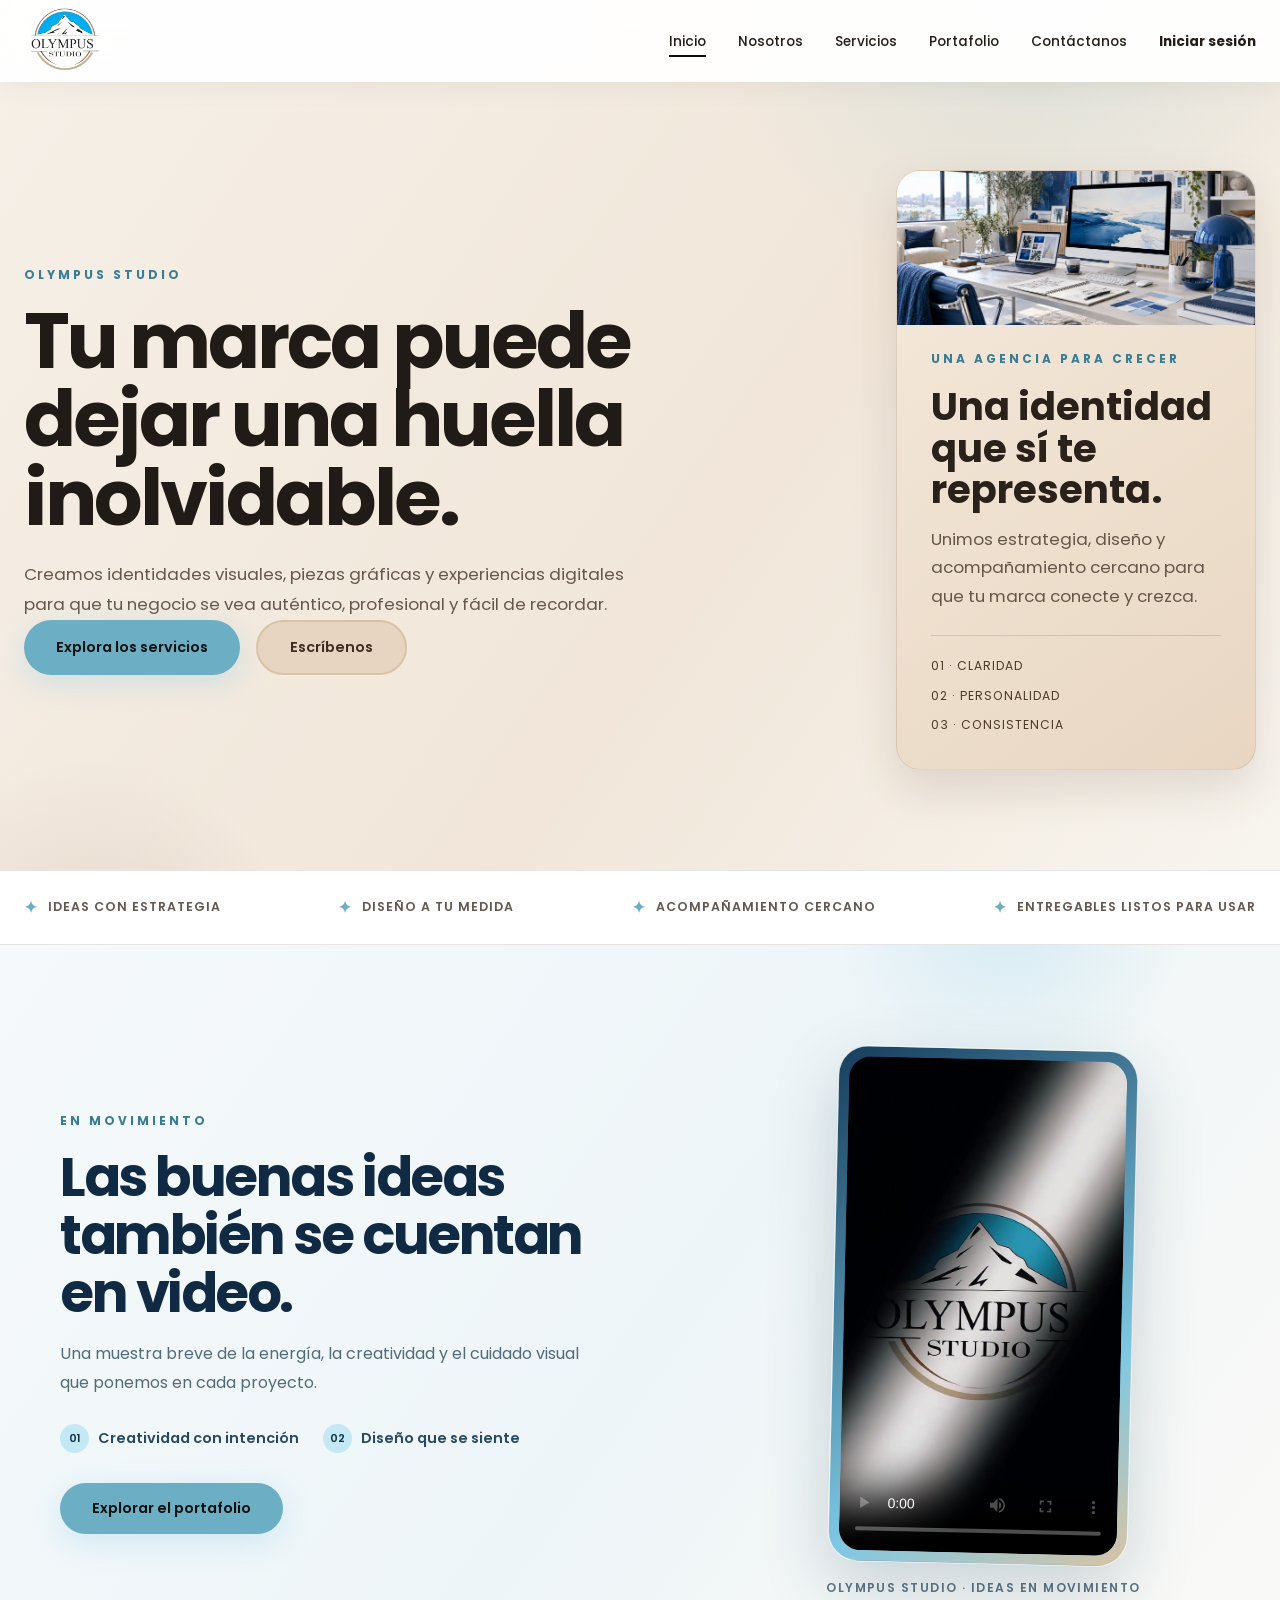
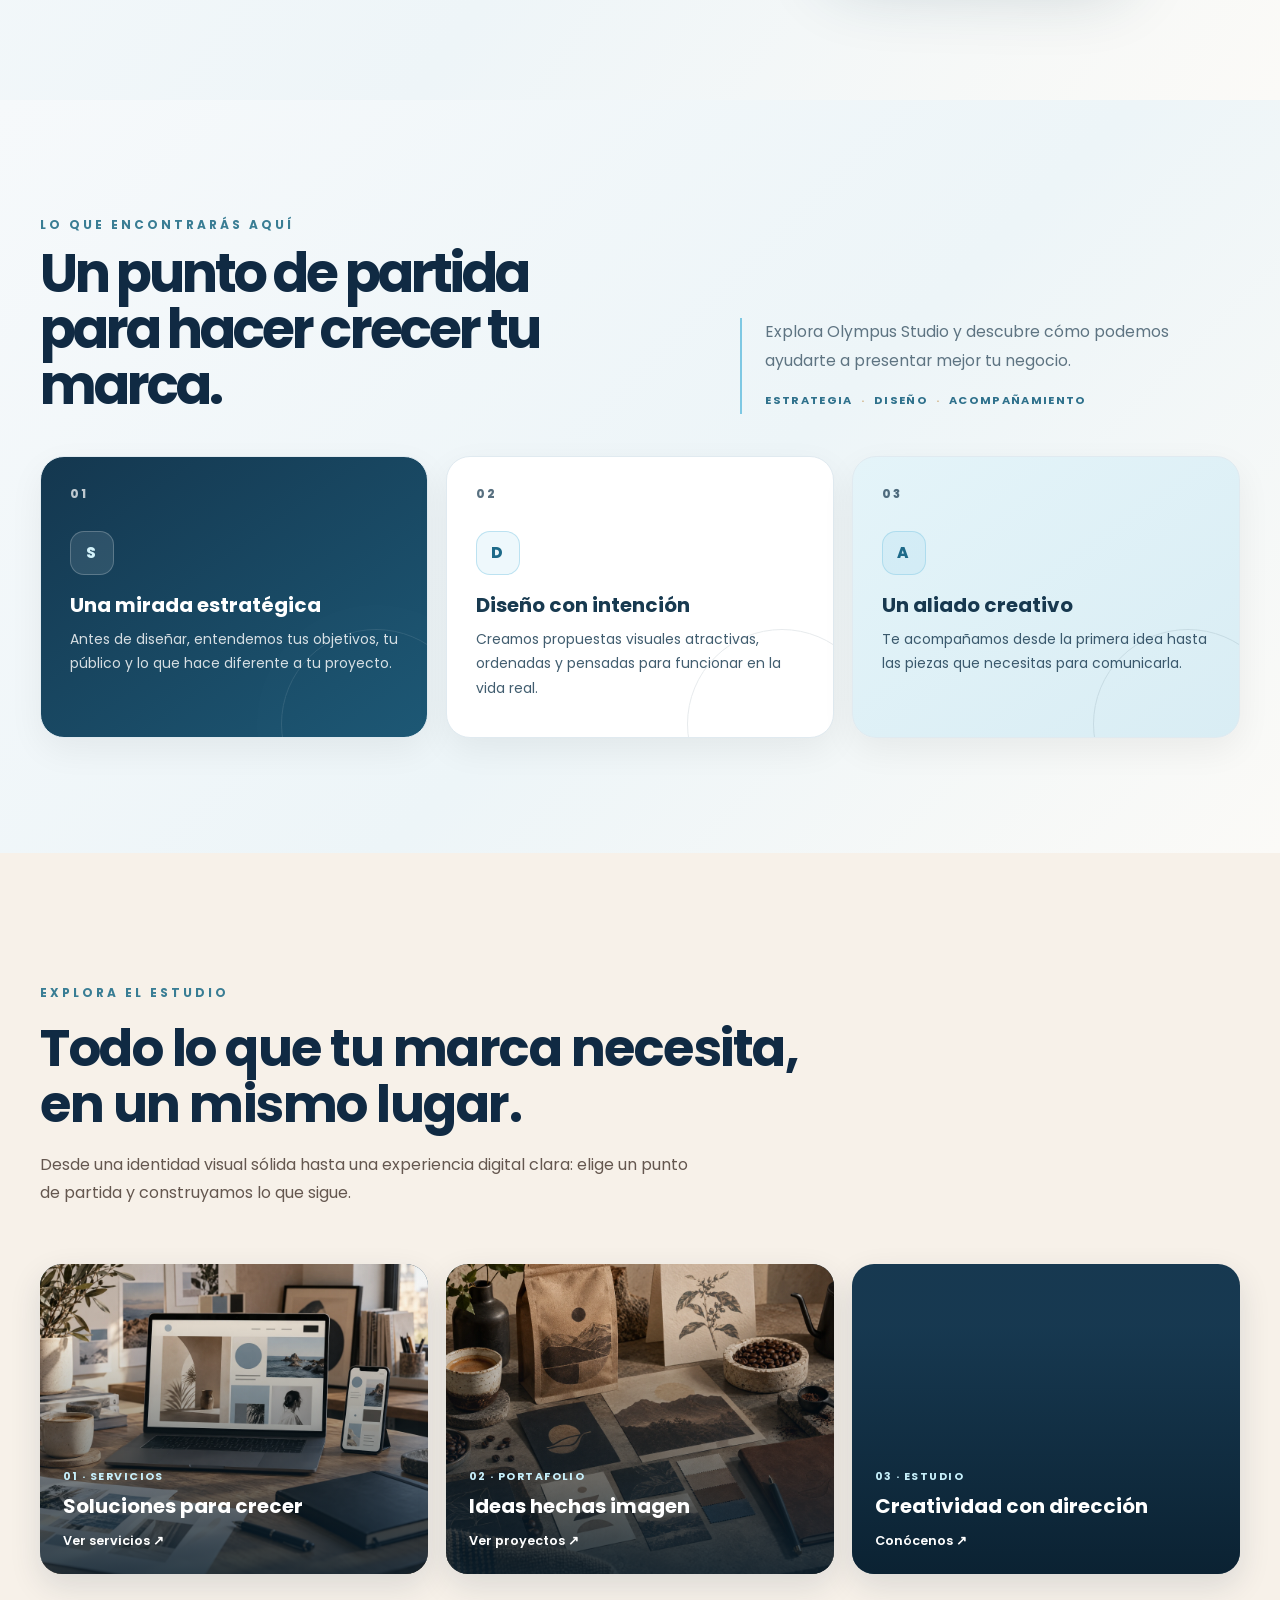
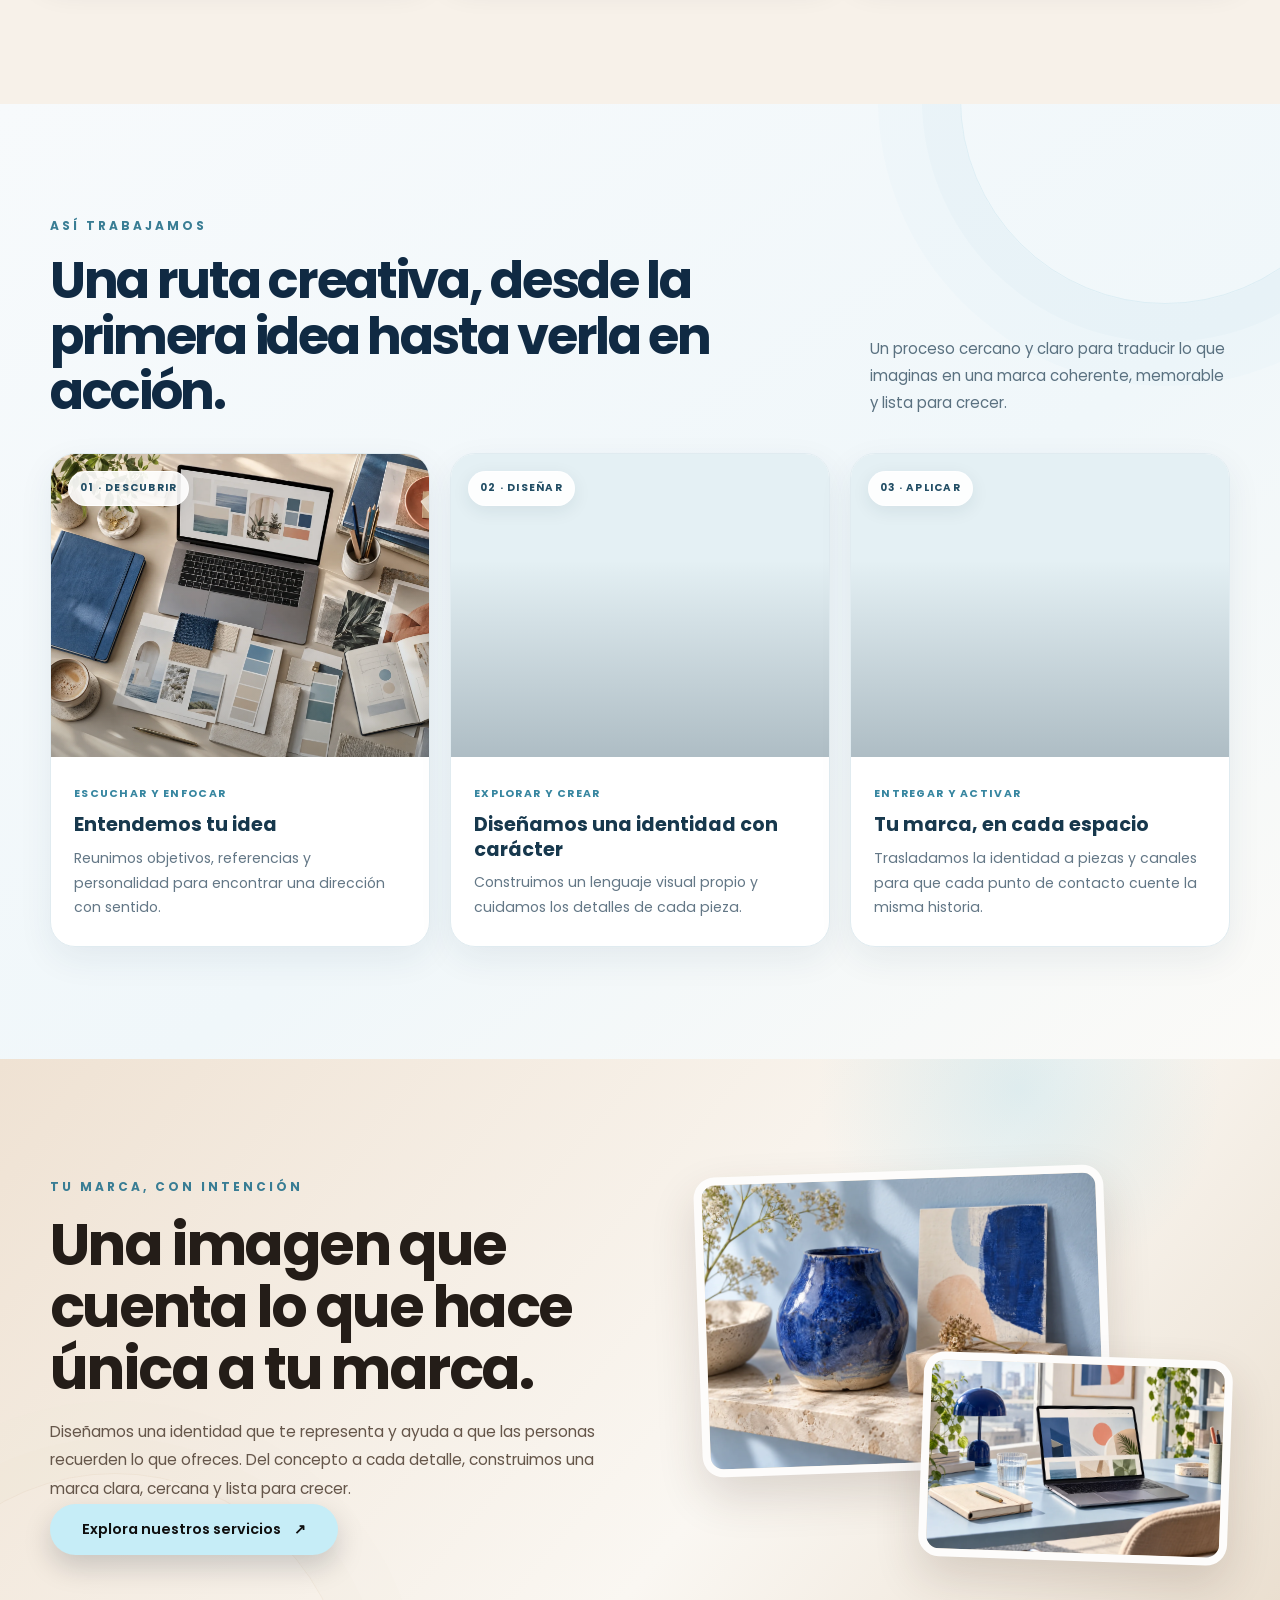
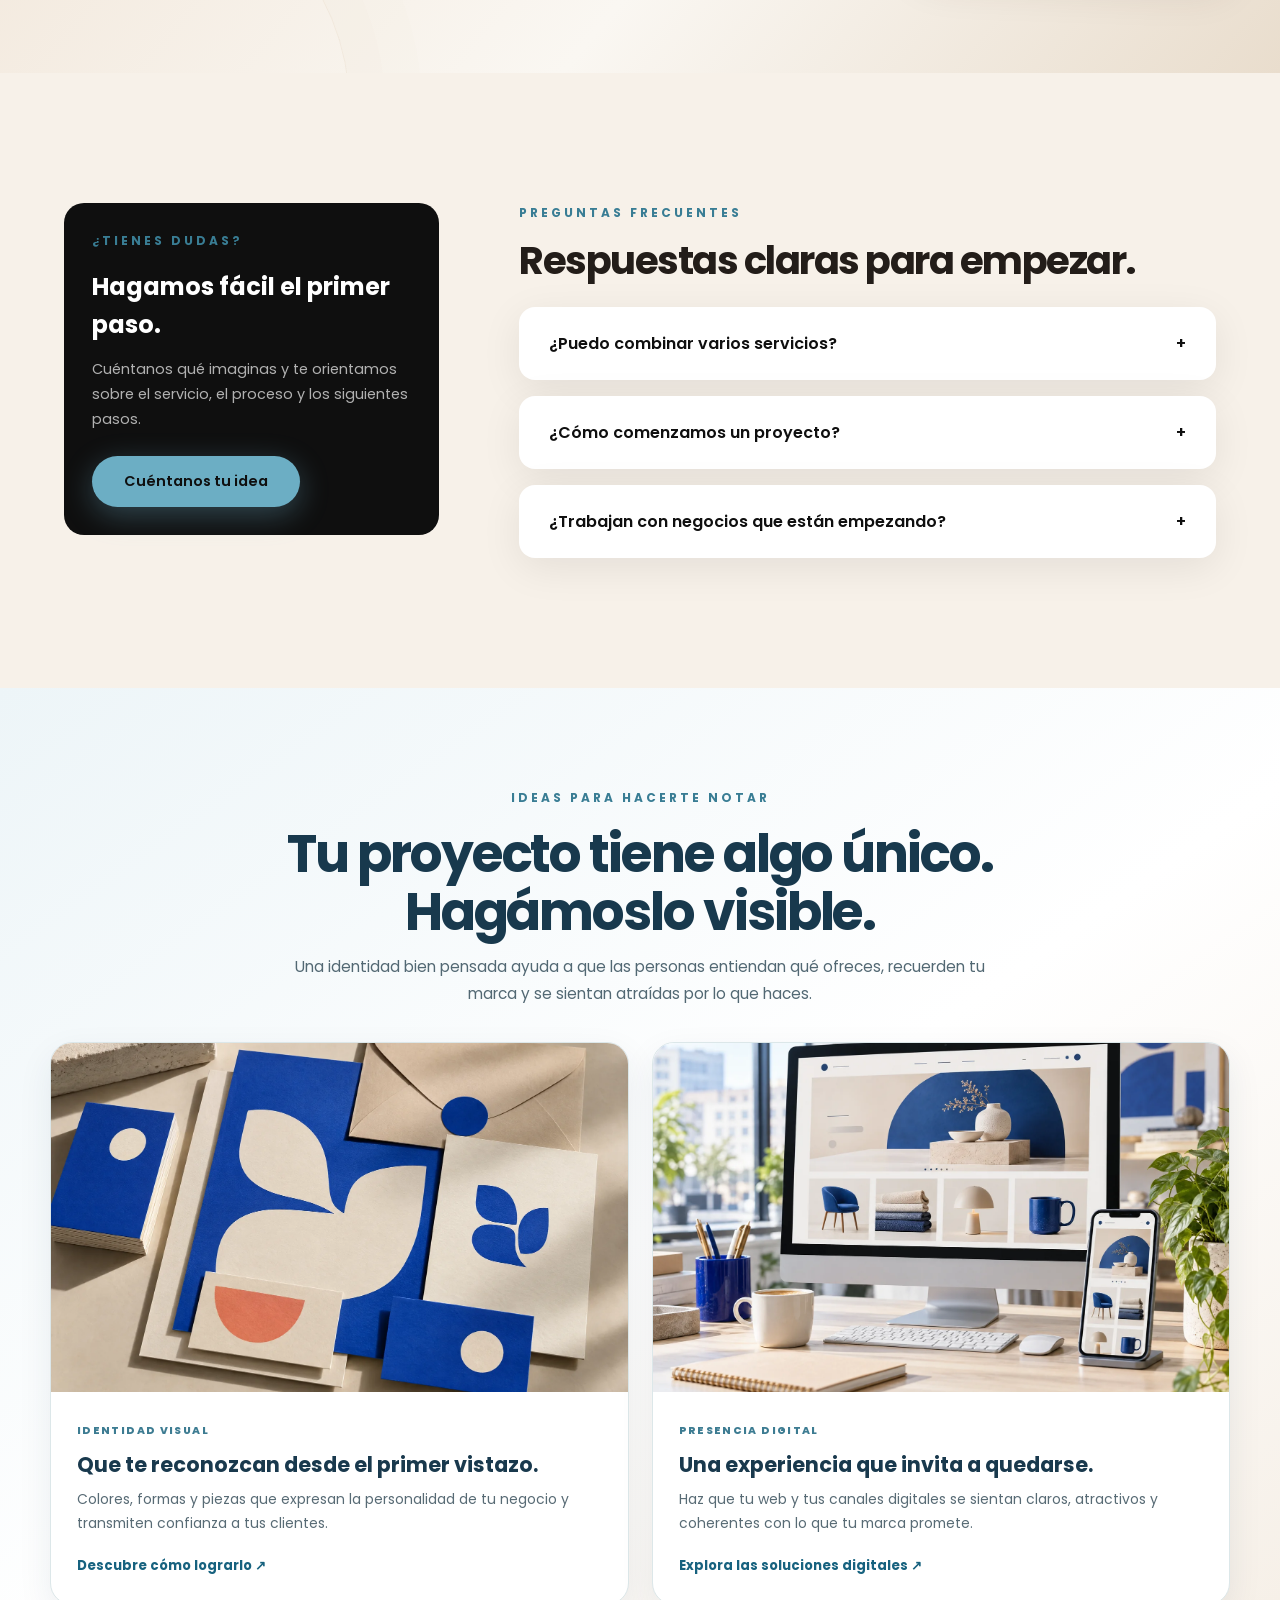
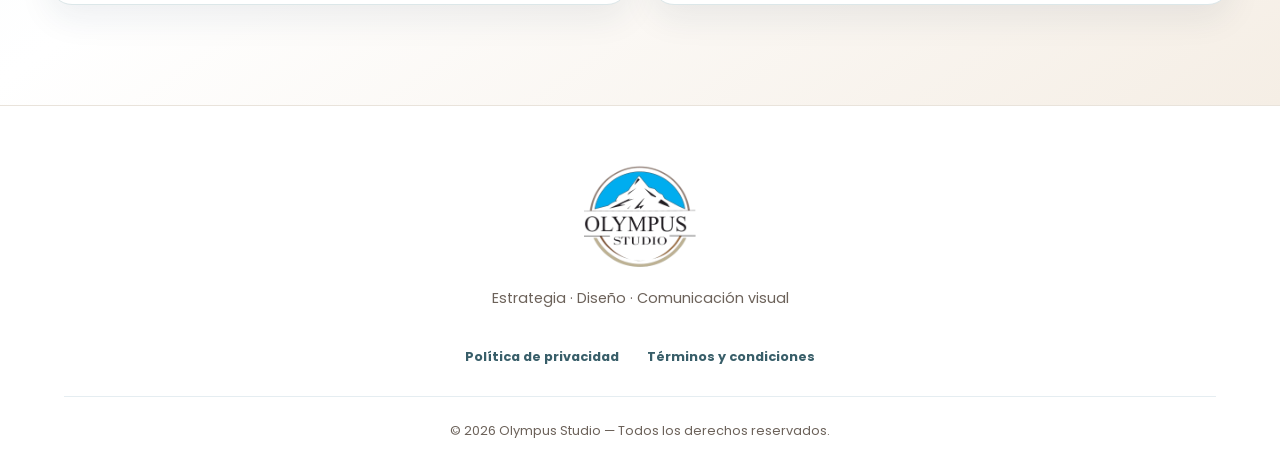
==== commit 9e3a12a9: "Final_Archivo" ====
--- a/index.html
+++ b/index.html
@@ -1,3 +1,3 @@
 <!DOCTYPE html>
-<html lang="es"><head><meta charset="utf-8"/><meta content="width=device-width, initial-scale=1.0" name="viewport"/><title>Inicio — Olympus Studio</title><meta content="Olympus Studio, agencia creativa de diseño gráfico, branding y experiencias digitales en Cali." name="description"/><link href="https://fonts.googleapis.com" rel="preconnect"/><link crossorigin="" href="https://fonts.gstatic.com" rel="preconnect"/><link href="https://fonts.googleapis.com/css2?family=Poppins:wght@300;400;500;600;700;800&amp;display=swap" rel="stylesheet"/><link href="css/style.css" rel="stylesheet"/><link href="img/favicon-128.png?v=3" rel="icon" sizes="128x128" type="image/png"/><link href="img/olympus-studio-logo.png" rel="apple-touch-icon"/></head><body data-page="inicio"><nav aria-label="Navegación principal" class="navbar page-navbar" id="navbar" role="navigation"><div class="navbar-inner"><a aria-label="Olympus Studio, inicio" class="nav-logo" href="index.html"><img alt="Logo de Olympus Studio" class="brand-logo" src="img/olympus-studio-logo.png"/></a><ul class="nav-links" id="navLinks"><li><a class="nav-link" data-page-link="inicio" href="index.html">Inicio</a></li><li><a class="nav-link" data-page-link="nosotros" href="nosotros.html">Nosotros</a></li><li><a class="nav-link" data-page-link="servicios" href="servicios.html">Servicios</a></li><li><a class="nav-link" data-page-link="portafolio" href="portafolio.html">Portafolio</a></li><li><a class="nav-link" data-page-link="contactanos" href="contactanos.html">Contáctanos</a></li><li><a class="nav-link nav-login-link" href="login.html">Iniciar sesión</a></li></ul><button aria-expanded="false" aria-label="Abrir menú" class="mobile-toggle" id="mobileToggle"><span></span><span></span><span></span></button></div></nav><main><section class="page-hero home-only-hero"><div class="page-hero-inner"><div class="page-hero-copy"><span class="page-hero-kicker">Olympus Studio</span><h1>Tu marca puede dejar una huella inolvidable.</h1><p>Creamos identidades visuales, piezas gráficas y experiencias digitales para que tu negocio se vea auténtico, profesional y fácil de recordar.</p><div class="hero-buttons"><a class="btn btn-primary" href="servicios.html">Explora los servicios</a><a class="btn btn-secondary" href="contactanos.html">Escríbenos</a></div></div><div class="home-intro-card"><div class="home-intro-visual"><img alt="Equipo creativo de Olympus Studio construyendo una identidad visual con muestras de color y diseño" fetchpriority="high" src="img/renewal-home.webp"/></div><span class="section-kicker">Una agencia para crecer</span><h2>Una identidad que sí te representa.</h2><p>Unimos estrategia, diseño y acompañamiento cercano para que tu marca conecte y crezca.</p><div class="home-proof-list"><span>01 · Claridad</span><span>02 · Personalidad</span><span>03 · Consistencia</span></div></div></div></section><section aria-label="Lo que distingue a Olympus Studio" class="trust-strip"><div class="trust-strip-inner"><span class="trust-item">Ideas con estrategia</span><span class="trust-item">Diseño a tu medida</span><span class="trust-item">Acompañamiento cercano</span><span class="trust-item">Entregables listos para usar</span></div></section><section aria-labelledby="brandReelTitle" class="brand-reel-section multipage-section"><div class="brand-reel-inner"><div class="brand-reel-copy"><span class="section-kicker">En movimiento</span><h2 id="brandReelTitle">Las buenas ideas también se cuentan en video.</h2><p>Una muestra breve de la energía, la creatividad y el cuidado visual que ponemos en cada proyecto.</p><div class="brand-reel-points"><span><i aria-hidden="true">01</i> Creatividad con intención</span><span><i aria-hidden="true">02</i> Diseño que se siente</span></div><a class="btn btn-primary" href="portafolio.html">Explorar el portafolio</a></div><div class="brand-reel-media"><div class="brand-reel-frame"><video aria-label="Video de Olympus Studio" controls="" playsinline="" poster="img/video-olympus-poster.jpg" preload="metadata"><source src="img/olympus-intro.mp4" type="video/mp4"/>Tu navegador no puede reproducir este video.</video></div><span class="brand-reel-caption">Olympus Studio · ideas en movimiento</span></div></div></section><section aria-labelledby="homeFocusTitle" class="multipage-section home-focus home-focus-redesign"><div class="home-focus-inner"><div class="home-focus-heading"><div class="home-focus-heading-title"><span class="section-kicker">Lo que encontrarás aquí</span><h2 id="homeFocusTitle">Un punto de partida para hacer crecer tu marca.</h2></div><div class="home-focus-heading-copy"><p>Explora Olympus Studio y descubre cómo podemos ayudarte a presentar mejor tu negocio.</p><span class="home-focus-signature">Estrategia <i>·</i> Diseño <i>·</i> Acompañamiento</span></div></div><div class="home-focus-grid"><article class="home-focus-card home-focus-card-dark"><span class="home-focus-number">01</span><span aria-hidden="true" class="home-focus-symbol">S</span><h3>Una mirada estratégica</h3><p>Antes de diseñar, entendemos tus objetivos, tu público y lo que hace diferente a tu proyecto.</p></article><article class="home-focus-card home-focus-card-light"><span class="home-focus-number">02</span><span aria-hidden="true" class="home-focus-symbol">D</span><h3>Diseño con intención</h3><p>Creamos propuestas visuales atractivas, ordenadas y pensadas para funcionar en la vida real.</p></article><article class="home-focus-card home-focus-card-blue"><span class="home-focus-number">03</span><span aria-hidden="true" class="home-focus-symbol">A</span><h3>Un aliado creativo</h3><p>Te acompañamos desde la primera idea hasta las piezas que necesitas para comunicarla.</p></article></div></div></section><section aria-labelledby="studioHighlightsTitle" class="studio-highlights multipage-section"><div class="studio-highlights-inner"><div class="section-heading"><span class="section-kicker">Explora el estudio</span><h2 id="studioHighlightsTitle">Todo lo que tu marca necesita, en un mismo lugar.</h2><p>Desde una identidad visual sólida hasta una experiencia digital clara: elige un punto de partida y construyamos lo que sigue.</p></div><div class="studio-highlights-grid"><a class="studio-highlight-card" href="servicios.html"><img alt="Diseño digital cálido adaptado a varias pantallas" decoding="async" loading="lazy" src="img/renewal-digital.webp"/><span>01 · Servicios</span><strong>Soluciones para crecer</strong><em>Ver servicios ↗</em></a><a class="studio-highlight-card" href="portafolio.html"><img alt="Sistema visual de marca con papelería y muestras de color" decoding="async" loading="lazy" src="img/renewal-identity.webp"/><span>02 · Portafolio</span><strong>Ideas hechas imagen</strong><em>Ver proyectos ↗</em></a><a class="studio-highlight-card" href="nosotros.html"><img alt="Equipo creativo acompañando una idea de negocio" decoding="async" loading="lazy" src="img/renewal-creative.webp"/><span>03 · Estudio</span><strong>Creatividad con dirección</strong><em>Conócenos ↗</em></a></div></div></section><section aria-labelledby="homeProcessTitle" class="home-process-section multipage-section"><div class="home-process-inner"><div class="home-process-head"><div><span class="section-kicker">Así trabajamos</span><h2 id="homeProcessTitle">Una ruta creativa, desde la primera idea hasta verla en acción.</h2></div><p>Un proceso cercano y claro para traducir lo que imaginas en una marca coherente, memorable y lista para crecer.</p></div><div class="home-process-grid"><article class="home-process-card"><figure class="home-process-visual"><img alt="Muestras de identidad visual en tonos café, azul y negro sobre una mesa de diseño" decoding="async" loading="lazy" src="img/renewal-identity.webp"/><span class="home-process-index">01 · DESCUBRIR</span></figure><div class="home-process-content"><span class="home-process-kicker">Escuchar y enfocar</span><h3>Entendemos tu idea</h3><p>Reunimos objetivos, referencias y personalidad para encontrar una dirección con sentido.</p></div></article><article class="home-process-card"><figure class="home-process-visual home-process-web-visual"><img alt="Diseñadora define una identidad visual con materiales y formas distintivas" decoding="async" loading="lazy" src="img/home-identity.webp"/></figure><div class="home-process-content"><span class="home-process-kicker">Explorar y crear</span><h3>Diseñamos una identidad con carácter</h3><p>Construimos un lenguaje visual propio y cuidamos los detalles de cada pieza.</p></div></article><article class="home-process-card"><figure class="home-process-visual"><img alt="Aplicaciones reales de una marca en empaques, menús y espacios comerciales" decoding="async" loading="lazy" src="img/home-space.webp"/><span class="home-process-index">03 · APLICAR</span></figure><div class="home-process-content"><span class="home-process-kicker">Entregar y activar</span><h3>Tu marca, en cada espacio</h3><p>Trasladamos la identidad a piezas y canales para que cada punto de contacto cuente la misma historia.</p></div></article></div></div></section><section aria-labelledby="renewalStoryTitle" class="home-brand-moment home-brand-editorial renewal-story"><div class="renewal-story-inner"><div class="renewal-story-copy"><span class="section-kicker">Tu marca, con intención</span><h2 id="renewalStoryTitle">Una imagen que cuenta lo que hace única a tu marca.</h2><p>Diseñamos una identidad que te representa y ayuda a que las personas recuerden lo que ofreces. Del concepto a cada detalle, construimos una marca clara, cercana y lista para crecer.</p><div class="renewal-story-points"><span><b>01</b> Una identidad con personalidad</span><span><b>02</b> Diseño que conecta con tus clientes</span><span><b>03</b> Una marca coherente en cada canal</span></div><a class="btn btn-primary" href="servicios.html">Explora nuestros servicios <span aria-hidden="true">↗</span></a></div><div class="renewal-story-gallery"><figure class="renewal-story-main"><img alt="Objeto artesanal junto a un tablero visual que expresa la personalidad de una marca" loading="lazy" src="img/home-story-main.webp"/><figcaption>Una identidad que cuenta tu historia</figcaption></figure><figure class="renewal-story-side"><img alt="Experiencia digital de una tienda acompañada de empaques y muestras de color" loading="lazy" src="img/home-story-side.webp"/><figcaption>Tu marca, en cada canal</figcaption></figure><span class="renewal-story-chip">Creatividad · cercanía · propósito</span></div></div></section><section class="faq-section multipage-section home-faq"><div class="faq-layout"><div class="faq-side-note"><span class="section-kicker">¿Tienes dudas?</span><h2>Hagamos fácil el primer paso.</h2><p>Cuéntanos qué imaginas y te orientamos sobre el servicio, el proceso y los siguientes pasos.</p><a class="btn btn-primary" href="contactanos.html">Cuéntanos tu idea</a></div><div><div class="section-heading"><span class="section-kicker">Preguntas frecuentes</span><h2>Respuestas claras para empezar.</h2></div><div class="faq-list"><article class="faq-item"><button aria-expanded="false" class="faq-question">¿Puedo combinar varios servicios?<span aria-hidden="true">+</span></button><div class="faq-answer"><p>Sí. Podemos integrar identidad, piezas gráficas y diseño web en una ruta coherente para tu marca.</p></div></article><article class="faq-item"><button aria-expanded="false" class="faq-question">¿Cómo comenzamos un proyecto?<span aria-hidden="true">+</span></button><div class="faq-answer"><p>Escríbenos con una breve descripción de tu idea. Revisaremos tus objetivos y te propondremos el mejor siguiente paso.</p></div></article><article class="faq-item"><button aria-expanded="false" class="faq-question">¿Trabajan con negocios que están empezando?<span aria-hidden="true">+</span></button><div class="faq-answer"><p>Claro. Adaptamos la solución a tu etapa y a las necesidades reales de tu proyecto.</p></div></article></div></div></div></section><section class="page-cta home-cta"><div class="page-cta-inner"><span class="section-kicker">Hagámoslo realidad</span><h2>Tu marca, lista para conectar con el mundo.</h2><p>Cuéntanos qué quieres lograr. Te ayudamos a encontrar una dirección visual clara, atractiva y hecha para tu proyecto.</p><a class="btn btn-primary" href="contactanos.html">Empezar una conversación</a></div></section></main><footer class="footer" role="contentinfo"><div class="footer-inner"><div class="footer-brand"><img alt="Olympus Studio" class="footer-logo-image" src="img/olympus-studio-logo.png"/></div><p class="footer-tagline">Estrategia · Diseño · Comunicación visual</p><div aria-label="Información legal" class="footer-legal-links"><button aria-controls="modalPrivacidad" aria-haspopup="dialog" class="footer-legal-link" onclick="showModal('privacidad')" type="button">Política de privacidad</button><button aria-controls="modalTerminos" aria-haspopup="dialog" class="footer-legal-link" onclick="showModal('terminos')" type="button">Términos y condiciones</button></div><p class="footer-copy">© 2026 Olympus Studio — Todos los derechos reservados.</p></div></footer><div class="modal-overlay" id="modalOverlay" onclick="closeModal()"></div><div aria-labelledby="siteTermsTitle" aria-modal="true" class="modal modal-legal" id="modalTerminos" role="dialog" tabindex="-1"><button aria-label="Cerrar" class="modal-close" onclick="closeModal()" type="button">×</button><span class="legal-modal-kicker">Olympus Studio · Información general</span><h3 id="siteTermsTitle">Términos y condiciones</h3><div class="modal-content"><p><strong>Uso del contenido.</strong> El sitio y el portafolio incluyen exploraciones visuales y muestras ilustrativas. No copies, publiques ni atribuyas como propios textos o imágenes sin contar con autorización.</p><p><strong>Solicitudes de servicio.</strong> Enviar una consulta no constituye una cotización, una reserva ni un contrato. El alcance, los tiempos, las revisiones, los valores y los derechos de uso se confirman en una propuesta aceptada por ambas partes.</p><p><strong>Información compartida.</strong> Procura que los datos que incluyas sean correctos y que tengas autorización para compartir cualquier material que adjuntes o describas.</p><p><strong>Servicios externos.</strong> El formulario prepara un mensaje para WhatsApp; el acceso y uso de ese servicio se rige por sus propias condiciones.</p><p class="legal-modal-note">Texto informativo para el prototipo del sitio. Revísalo para reflejar las condiciones comerciales reales antes de publicarlo.</p></div></div><div aria-labelledby="sitePrivacyTitle" aria-modal="true" class="modal modal-legal" id="modalPrivacidad" role="dialog" tabindex="-1"><button aria-label="Cerrar" class="modal-close" onclick="closeModal()" type="button">×</button><span class="legal-modal-kicker">Olympus Studio · Datos y privacidad</span><h3 id="sitePrivacyTitle">Política de privacidad</h3><div class="modal-content"><p><strong>Consultas de contacto.</strong> El formulario solicita nombre, correo, teléfono, servicio de interés y mensaje para preparar una respuesta a tu consulta. Al pulsar el botón se abre WhatsApp con el texto; esta versión del sitio no lo envía a un servidor propio. Tú decides si lo envías. WhatsApp procesa la información que compartas conforme a sus propias políticas.</p><p><strong>Cuentas de demostración.</strong> Los perfiles y datos creados en el acceso de prueba se guardan localmente en el navegador. No uses contraseñas ni información sensible reales; puedes borrar esos datos eliminando el almacenamiento de este sitio en tu navegador.</p><p><strong>Control de tus datos.</strong> Comparte solo la información necesaria. Para solicitar una actualización o eliminación, utiliza la página Contáctanos.</p><p class="legal-modal-note">Aviso informativo para esta versión estática. Antes de usar el sitio comercialmente, revisa la identidad del responsable, los plazos de conservación y el procedimiento aplicable de protección de datos.</p></div></div><script src="js/main.js?v=20261007h"></script></body></html>
+<html lang="es"><head><meta charset="utf-8"/><meta content="width=device-width, initial-scale=1.0" name="viewport"/><title>Inicio — Olympus Studio</title><meta content="Olympus Studio, agencia creativa de diseño gráfico, branding y experiencias digitales en Cali." name="description"/><link href="https://fonts.googleapis.com" rel="preconnect"/><link crossorigin="" href="https://fonts.gstatic.com" rel="preconnect"/><link href="https://fonts.googleapis.com/css2?family=Poppins:wght@300;400;500;600;700;800&amp;display=swap" rel="stylesheet"/><link href="css/style.css?v=2026101511" rel="stylesheet"/><link href="img/favicon-128.png?v=3" rel="icon" sizes="128x128" type="image/png"/><link href="img/olympus-studio-logo.png" rel="apple-touch-icon"/></head><body data-page="inicio"><nav aria-label="Navegación principal" class="navbar page-navbar" id="navbar" role="navigation"><div class="navbar-inner"><a aria-label="Olympus Studio, inicio" class="nav-logo" href="index.html"><img alt="Logo de Olympus Studio" class="brand-logo" src="img/olympus-studio-logo.png"/></a><ul class="nav-links" id="navLinks"><li><a class="nav-link" data-page-link="inicio" href="index.html">Inicio</a></li><li><a class="nav-link" data-page-link="nosotros" href="nosotros.html">Nosotros</a></li><li><a class="nav-link" data-page-link="servicios" href="servicios.html">Servicios</a></li><li><a class="nav-link" data-page-link="portafolio" href="portafolio.html">Portafolio</a></li><li><a class="nav-link" data-page-link="contactanos" href="contactanos.html">Contáctanos</a></li><li><a class="nav-link nav-login-link" href="login.html">Iniciar sesión</a></li></ul><button aria-expanded="false" aria-label="Abrir menú" class="mobile-toggle" id="mobileToggle"><span></span><span></span><span></span></button></div></nav><main><section class="page-hero home-only-hero"><div class="page-hero-inner"><div class="page-hero-copy"><span class="page-hero-kicker">Olympus Studio</span><h1>Tu marca puede dejar una huella inolvidable.</h1><p>Creamos identidades visuales, piezas gráficas y experiencias digitales para que tu negocio se vea auténtico, profesional y fácil de recordar.</p><div class="hero-buttons"><a class="btn btn-primary" href="servicios.html">Explora los servicios</a><a class="btn btn-secondary" href="contactanos.html">Escríbenos</a></div></div><div class="home-intro-card"><div class="home-intro-visual"><img alt="Oficina creativa luminosa con computador, cuaderno y detalles azules; sin personas" fetchpriority="high" src="img/home-blue-office.webp"/></div><span class="section-kicker">Una agencia para crecer</span><h2>Una identidad que sí te representa.</h2><p>Unimos estrategia, diseño y acompañamiento cercano para que tu marca conecte y crezca.</p><div class="home-proof-list"><span>01 · Claridad</span><span>02 · Personalidad</span><span>03 · Consistencia</span></div></div></div></section><section aria-label="Lo que distingue a Olympus Studio" class="trust-strip"><div class="trust-strip-inner"><span class="trust-item">Ideas con estrategia</span><span class="trust-item">Diseño a tu medida</span><span class="trust-item">Acompañamiento cercano</span><span class="trust-item">Entregables listos para usar</span></div></section><section aria-labelledby="brandReelTitle" class="brand-reel-section multipage-section"><div class="brand-reel-inner"><div class="brand-reel-copy"><span class="section-kicker">En movimiento</span><h2 id="brandReelTitle">Las buenas ideas también se cuentan en video.</h2><p>Una muestra breve de la energía, la creatividad y el cuidado visual que ponemos en cada proyecto.</p><div class="brand-reel-points"><span><i aria-hidden="true">01</i> Creatividad con intención</span><span><i aria-hidden="true">02</i> Diseño que se siente</span></div><a class="btn btn-primary" href="portafolio.html">Explorar el portafolio</a></div><div class="brand-reel-media"><div class="brand-reel-frame"><video aria-label="Video de Olympus Studio" controls="" playsinline="" poster="img/video-olympus-poster.jpg" preload="metadata"><source src="img/olympus-intro.mp4" type="video/mp4"/>Tu navegador no puede reproducir este video.</video></div><span class="brand-reel-caption">Olympus Studio · ideas en movimiento</span></div></div></section><section aria-labelledby="homeFocusTitle" class="multipage-section home-focus home-focus-redesign"><div class="home-focus-inner"><div class="home-focus-heading"><div class="home-focus-heading-title"><span class="section-kicker">Lo que encontrarás aquí</span><h2 id="homeFocusTitle">Un punto de partida para hacer crecer tu marca.</h2></div><div class="home-focus-heading-copy"><p>Explora Olympus Studio y descubre cómo podemos ayudarte a presentar mejor tu negocio.</p><span class="home-focus-signature">Estrategia <i>·</i> Diseño <i>·</i> Acompañamiento</span></div></div><div class="home-focus-grid"><article class="home-focus-card home-focus-card-dark"><span class="home-focus-number">01</span><span aria-hidden="true" class="home-focus-symbol">S</span><h3>Una mirada estratégica</h3><p>Antes de diseñar, entendemos tus objetivos, tu público y lo que hace diferente a tu proyecto.</p></article><article class="home-focus-card home-focus-card-light"><span class="home-focus-number">02</span><span aria-hidden="true" class="home-focus-symbol">D</span><h3>Diseño con intención</h3><p>Creamos propuestas visuales atractivas, ordenadas y pensadas para funcionar en la vida real.</p></article><article class="home-focus-card home-focus-card-blue"><span class="home-focus-number">03</span><span aria-hidden="true" class="home-focus-symbol">A</span><h3>Un aliado creativo</h3><p>Te acompañamos desde la primera idea hasta las piezas que necesitas para comunicarla.</p></article></div></div></section><section aria-labelledby="studioHighlightsTitle" class="studio-highlights multipage-section"><div class="studio-highlights-inner"><div class="section-heading"><span class="section-kicker">Explora el estudio</span><h2 id="studioHighlightsTitle">Todo lo que tu marca necesita, en un mismo lugar.</h2><p>Desde una identidad visual sólida hasta una experiencia digital clara: elige un punto de partida y construyamos lo que sigue.</p></div><div class="studio-highlights-grid"><a class="studio-highlight-card" href="servicios.html"><img alt="Diseño digital cálido adaptado a varias pantallas" decoding="async" loading="lazy" src="img/renewal-digital.webp"/><span>01 · Servicios</span><strong>Soluciones para crecer</strong><em>Ver servicios ↗</em></a><a class="studio-highlight-card" href="portafolio.html"><img alt="Sistema visual de marca con papelería y muestras de color" decoding="async" loading="lazy" src="img/renewal-identity.webp"/><span>02 · Portafolio</span><strong>Ideas hechas imagen</strong><em>Ver proyectos ↗</em></a><a class="studio-highlight-card" href="nosotros.html"><img alt="Equipo creativo acompañando una idea de negocio" decoding="async" loading="lazy" src="img/renewal-creative.webp"/><span>03 · Estudio</span><strong>Creatividad con dirección</strong><em>Conócenos ↗</em></a></div></div></section><section aria-labelledby="homeProcessTitle" class="home-process-section multipage-section"><div class="home-process-inner"><div class="home-process-head"><div><span class="section-kicker">Así trabajamos</span><h2 id="homeProcessTitle">Una ruta creativa, desde la primera idea hasta verla en acción.</h2></div><p>Un proceso cercano y claro para traducir lo que imaginas en una marca coherente, memorable y lista para crecer.</p></div><div class="home-process-grid"><article class="home-process-card"><figure class="home-process-visual"><img alt="Brief creativo con computador, cuaderno azul y muestras de color en una mesa clara" decoding="async" loading="lazy" src="img/home-process-discover.webp"/><span class="home-process-index">01 · DESCUBRIR</span></figure><div class="home-process-content"><span class="home-process-kicker">Escuchar y enfocar</span><h3>Entendemos tu idea</h3><p>Reunimos objetivos, referencias y personalidad para encontrar una dirección con sentido.</p></div></article><article class="home-process-card"><figure class="home-process-visual home-process-web-visual"><img alt="Materiales de identidad visual en azul y café claro" decoding="async" loading="lazy" src="img/home-identity.webp"/><span class="home-process-index">02 · DISEÑAR</span></figure><div class="home-process-content"><span class="home-process-kicker">Explorar y crear</span><h3>Diseñamos una identidad con carácter</h3><p>Construimos un lenguaje visual propio y cuidamos los detalles de cada pieza.</p></div></article><article class="home-process-card"><figure class="home-process-visual"><img alt="Aplicaciones reales de una marca en empaques, menús y espacios comerciales" decoding="async" loading="lazy" src="img/home-space.webp"/><span class="home-process-index">03 · APLICAR</span></figure><div class="home-process-content"><span class="home-process-kicker">Entregar y activar</span><h3>Tu marca, en cada espacio</h3><p>Trasladamos la identidad a piezas y canales para que cada punto de contacto cuente la misma historia.</p></div></article></div></div></section><section aria-labelledby="renewalStoryTitle" class="home-brand-moment home-brand-editorial renewal-story"><div class="renewal-story-inner"><div class="renewal-story-copy"><span class="section-kicker">Tu marca, con intención</span><h2 id="renewalStoryTitle">Una imagen que cuenta lo que hace única a tu marca.</h2><p>Diseñamos una identidad que te representa y ayuda a que las personas recuerden lo que ofreces. Del concepto a cada detalle, construimos una marca clara, cercana y lista para crecer.</p><a class="btn btn-primary" href="servicios.html">Explora nuestros servicios <span aria-hidden="true">↗</span></a></div><div class="renewal-story-gallery"><figure class="renewal-story-main"><img alt="Objeto artesanal azul junto a formas gráficas en azul y café claro" loading="lazy" src="img/home-story-main-new.webp"/></figure><figure class="renewal-story-side"><img alt="Diseño digital en computador en una oficina con detalles azules y cálidos" loading="lazy" src="img/home-story-side-new.webp"/></figure></div></div></section><section class="faq-section multipage-section home-faq"><div class="faq-layout"><div class="faq-side-note"><span class="section-kicker">¿Tienes dudas?</span><h2>Hagamos fácil el primer paso.</h2><p>Cuéntanos qué imaginas y te orientamos sobre el servicio, el proceso y los siguientes pasos.</p><a class="btn btn-primary" href="contactanos.html">Cuéntanos tu idea</a></div><div><div class="section-heading"><span class="section-kicker">Preguntas frecuentes</span><h2>Respuestas claras para empezar.</h2></div><div class="faq-list"><article class="faq-item"><button aria-expanded="false" class="faq-question">¿Puedo combinar varios servicios?<span aria-hidden="true">+</span></button><div class="faq-answer"><p>Sí. Podemos integrar identidad, piezas gráficas y diseño web en una ruta coherente para tu marca.</p></div></article><article class="faq-item"><button aria-expanded="false" class="faq-question">¿Cómo comenzamos un proyecto?<span aria-hidden="true">+</span></button><div class="faq-answer"><p>Escríbenos con una breve descripción de tu idea. Revisaremos tus objetivos y te propondremos el mejor siguiente paso.</p></div></article><article class="faq-item"><button aria-expanded="false" class="faq-question">¿Trabajan con negocios que están empezando?<span aria-hidden="true">+</span></button><div class="faq-answer"><p>Claro. Adaptamos la solución a tu etapa y a las necesidades reales de tu proyecto.</p></div></article></div></div></div></section><section aria-labelledby="homeNextTitle" class="home-next-section multipage-section"><div class="home-next-inner"><div class="home-next-heading"><span class="section-kicker">Ideas para hacerte notar</span><h2 id="homeNextTitle">Tu proyecto tiene algo único. Hagámoslo visible.</h2><p>Una identidad bien pensada ayuda a que las personas entiendan qué ofreces, recuerden tu marca y se sientan atraídas por lo que haces.</p></div><div class="home-next-grid"><article class="home-next-card"><img alt="Papelería visual azul y café claro para destacar una identidad de marca" decoding="async" loading="lazy" src="img/home-next-identity.webp"/><div class="home-next-card-copy"><span>IDENTIDAD VISUAL</span><h3>Que te reconozcan desde el primer vistazo.</h3><p>Colores, formas y piezas que expresan la personalidad de tu negocio y transmiten confianza a tus clientes.</p><a href="servicios.html">Descubre cómo lograrlo <span aria-hidden="true">↗</span></a></div></article><article class="home-next-card"><img alt="Computador y teléfono muestran una experiencia digital con tonos azules y cálidos" decoding="async" loading="lazy" src="img/home-next-digital.webp"/><div class="home-next-card-copy"><span>PRESENCIA DIGITAL</span><h3>Una experiencia que invita a quedarse.</h3><p>Haz que tu web y tus canales digitales se sientan claros, atractivos y coherentes con lo que tu marca promete.</p><a href="servicios.html">Explora las soluciones digitales <span aria-hidden="true">↗</span></a></div></article></div></div></section></main><footer class="footer" role="contentinfo"><div class="footer-inner"><div class="footer-brand"><img alt="Olympus Studio" class="footer-logo-image" src="img/olympus-studio-logo.png"/></div><p class="footer-tagline">Estrategia · Diseño · Comunicación visual</p><div aria-label="Información legal" class="footer-legal-links"><button aria-controls="modalPrivacidad" aria-haspopup="dialog" class="footer-legal-link" onclick="showModal('privacidad')" type="button">Política de privacidad</button><button aria-controls="modalTerminos" aria-haspopup="dialog" class="footer-legal-link" onclick="showModal('terminos')" type="button">Términos y condiciones</button></div><p class="footer-copy">© 2026 Olympus Studio — Todos los derechos reservados.</p></div></footer><div class="modal-overlay" id="modalOverlay" onclick="closeModal()"></div><div aria-labelledby="siteTermsTitle" aria-modal="true" class="modal modal-legal" id="modalTerminos" role="dialog" tabindex="-1"><button aria-label="Cerrar" class="modal-close" onclick="closeModal()" type="button">×</button><span class="legal-modal-kicker">Olympus Studio · Información general</span><h3 id="siteTermsTitle">Términos y condiciones</h3><div class="modal-content"><p><strong>Uso del contenido.</strong> El sitio y el portafolio incluyen exploraciones visuales y muestras ilustrativas. No copies, publiques ni atribuyas como propios textos o imágenes sin contar con autorización.</p><p><strong>Solicitudes de servicio.</strong> Enviar una consulta no constituye una cotización, una reserva ni un contrato. El alcance, los tiempos, las revisiones, los valores y los derechos de uso se confirman en una propuesta aceptada por ambas partes.</p><p><strong>Información compartida.</strong> Procura que los datos que incluyas sean correctos y que tengas autorización para compartir cualquier material que adjuntes o describas.</p><p><strong>Servicios externos.</strong> El formulario prepara un mensaje para WhatsApp; el acceso y uso de ese servicio se rige por sus propias condiciones.</p><p class="legal-modal-note">Texto informativo para el prototipo del sitio. Revísalo para reflejar las condiciones comerciales reales antes de publicarlo.</p></div></div><div aria-labelledby="sitePrivacyTitle" aria-modal="true" class="modal modal-legal" id="modalPrivacidad" role="dialog" tabindex="-1"><button aria-label="Cerrar" class="modal-close" onclick="closeModal()" type="button">×</button><span class="legal-modal-kicker">Olympus Studio · Datos y privacidad</span><h3 id="sitePrivacyTitle">Política de privacidad</h3><div class="modal-content"><p><strong>Consultas de contacto.</strong> El formulario solicita nombre, correo, teléfono, servicio de interés y mensaje para preparar una respuesta a tu consulta. Al pulsar el botón se abre WhatsApp con el texto; esta versión del sitio no lo envía a un servidor propio. Tú decides si lo envías. WhatsApp procesa la información que compartas conforme a sus propias políticas.</p><p><strong>Cuentas de demostración.</strong> Los perfiles y datos creados en el acceso de prueba se guardan localmente en el navegador. No uses contraseñas ni información sensible reales; puedes borrar esos datos eliminando el almacenamiento de este sitio en tu navegador.</p><p><strong>Control de tus datos.</strong> Comparte solo la información necesaria. Para solicitar una actualización o eliminación, utiliza la página Contáctanos.</p><p class="legal-modal-note">Aviso informativo para esta versión estática. Antes de usar el sitio comercialmente, revisa la identidad del responsable, los plazos de conservación y el procedimiento aplicable de protección de datos.</p></div></div><script src="js/main.js?v=20261007h"></script></body></html>
 
--- a/css/style.css
+++ b/css/style.css
@@ -1148,3 +1148,52 @@
 @media(max-width:1000px) { .service-benefits-grid,.service-how .process-grid { grid-template-columns:repeat(2,minmax(0,1fr)); } }
 @media(max-width:680px) { .service-benefits-inner { width:min(100% - 36px,540px); }.service-benefits-grid,.service-how .process-grid { grid-template-columns:1fr; }.service-benefit,.service-how .process-card { min-height:0; }.service-guidance-steps { grid-template-columns:1fr; } }
 @media(prefers-reduced-motion:reduce) { .service-benefit,.service-how .process-card,.service-how .process-card::after,.service-guidance-steps>div { animation:none !important; transition-duration:.01ms !important; } }
+
+/* Renovación solicitada: más imagen, lectura clara y acentos azul/café claro. */
+.home-next-section { padding:clamp(62px,8vw,100px) 0; background:linear-gradient(145deg,#edf5f8 0%,#fff 52%,#f5eee5 100%); }
+.home-next-inner { width:min(1180px,calc(100% - 48px)); margin:0 auto; }
+.home-next-heading { max-width:760px; margin:0 auto 34px; text-align:center; }
+.home-next-heading h2 { margin:12px 0 13px; color:#18394d; font-size:clamp(2rem,4.4vw,3.25rem); line-height:1.1; letter-spacing:-.04em; }
+.home-next-heading>p { margin:0 auto; max-width:690px; color:#526873; font-size:.96rem; line-height:1.8; }
+.home-next-grid { display:grid; grid-template-columns:repeat(2,minmax(0,1fr)); gap:23px; }
+.home-next-card { overflow:hidden; border:1px solid #dce7e9; border-radius:22px; background:#fff; box-shadow:0 13px 34px rgba(24,57,77,.08); transition:transform .35s ease,box-shadow .35s ease; }
+.home-next-card:hover { transform:translateY(-6px); box-shadow:0 22px 44px rgba(24,57,77,.14); }
+.home-next-card>img { display:block; width:100%; aspect-ratio:1.65; object-fit:cover; }
+.home-next-card-copy { padding:24px 26px 27px; }
+.home-next-card-copy>span,.service-outcome-card>div>span { color:#3d7c92; font-size:.66rem; font-weight:800; letter-spacing:.13em; }
+.home-next-card-copy h3 { margin:9px 0 9px; color:#19394d; font-size:1.3rem; line-height:1.3; }
+.home-next-card-copy p { margin:0 0 16px; color:#586b75; font-size:.87rem; line-height:1.75; }
+.home-next-card-copy>a { color:#17627f; font-size:.82rem; font-weight:700; text-decoration:none; }
+.home-next-card-copy>a:hover { color:#8a6346; }
+.service-outcomes { padding:clamp(56px,7vw,86px) 0; background:linear-gradient(145deg,#fbf7f1,#edf5f8 72%,#f5ede4); }
+.service-outcomes-inner { width:min(1180px,calc(100% - 48px)); margin:0 auto; }
+.service-outcomes-grid { display:grid; grid-template-columns:repeat(3,minmax(0,1fr)); gap:19px; margin-top:31px; }
+.service-outcome-card { overflow:hidden; height:100%; border:1px solid #dce5e6; border-radius:20px; background:#fff; box-shadow:0 12px 30px rgba(24,57,77,.07); transition:transform .36s ease,box-shadow .36s ease; }
+.service-outcome-card:hover { transform:translateY(-6px); box-shadow:0 21px 42px rgba(24,57,77,.13); }
+.service-outcome-card>img { display:block; width:100%; aspect-ratio:1.48; object-fit:cover; }
+.service-outcome-card>div { padding:21px 22px 24px; }
+.service-outcome-card h3 { margin:8px 0 8px; color:#19394d; font-size:1.14rem; }
+.service-outcome-card p { margin:0; color:#596c74; font-size:.84rem; line-height:1.7; }
+.contacto-info .contacto-info-item .contact-icon { width:46px; height:46px; border:1px solid #c5dfe9; border-radius:14px; color:#155b78; background:linear-gradient(145deg,#e5f3f7,#f6ede1); }
+.contacto-info .contacto-info-item .contact-icon svg { display:block; width:22px; height:22px; }
+.contacto-info .contacto-info-item div strong { color:#203f51 !important; font-weight:750; }
+.contacto-info .contacto-info-item div span,.contacto-info .contacto-info-item div a { color:#385261 !important; font-weight:600; }
+.contacto-info .contacto-info-item div a:hover { color:#126184 !important; }
+.contacto-info .contact-response { color:#385261 !important; background:#f0f6f7 !important; }
+.contacto-info .contact-response strong { color:#203f51 !important; }
+.contact-notes { padding:clamp(54px,7vw,84px) 0; background:linear-gradient(145deg,#edf5f8,#fff 48%,#f6efe6); }
+.contact-notes-inner { width:min(1120px,calc(100% - 48px)); margin:0 auto; }
+.contact-notes-grid { display:grid; grid-template-columns:repeat(3,minmax(0,1fr)); gap:17px; margin-top:27px; }
+.contact-notes-grid article { min-height:190px; padding:24px; border:1px solid #dce7e9; border-radius:18px; background:#fff; box-shadow:0 10px 26px rgba(24,57,77,.06); transition:transform .32s ease,box-shadow .32s ease; }
+.contact-notes-grid article:hover { transform:translateY(-5px); box-shadow:0 18px 38px rgba(24,57,77,.12); }
+.contact-notes-grid article>span { color:#377990; font-size:.72rem; font-weight:800; letter-spacing:.12em; }
+.contact-notes-grid h3 { margin:12px 0 8px; color:#1c3b4e; font-size:1.08rem; }
+.contact-notes-grid p { margin:0; color:#556973; font-size:.84rem; line-height:1.7; }
+@media(max-width:760px) { .home-next-grid,.service-outcomes-grid,.contact-notes-grid { grid-template-columns:1fr; }.home-next-inner,.service-outcomes-inner,.contact-notes-inner { width:min(100% - 36px,560px); }.home-next-card>img { aspect-ratio:1.45; } }
+@media(prefers-reduced-motion:reduce) { .home-next-card,.service-outcome-card,.contact-notes-grid article { transition-duration:.01ms !important; } }
+
+/* Contraste explícito para los datos de contacto en fondos claros. */
+body[data-page="contactanos"] .contacto-info .contacto-info-item > div > strong { color:#17394c !important; font-size:.9rem; font-weight:750; }
+body[data-page="contactanos"] .contacto-info .contacto-info-item > div > a,
+body[data-page="contactanos"] .contacto-info .contacto-info-item > div > span { color:#29495a !important; font-size:.9rem; font-weight:650; }
+body[data-page="contactanos"] .contacto-info .contacto-info-item .contact-icon { color:#0f5d7b !important; background:#e5f1f4 !important; border-color:#bad5df !important; }
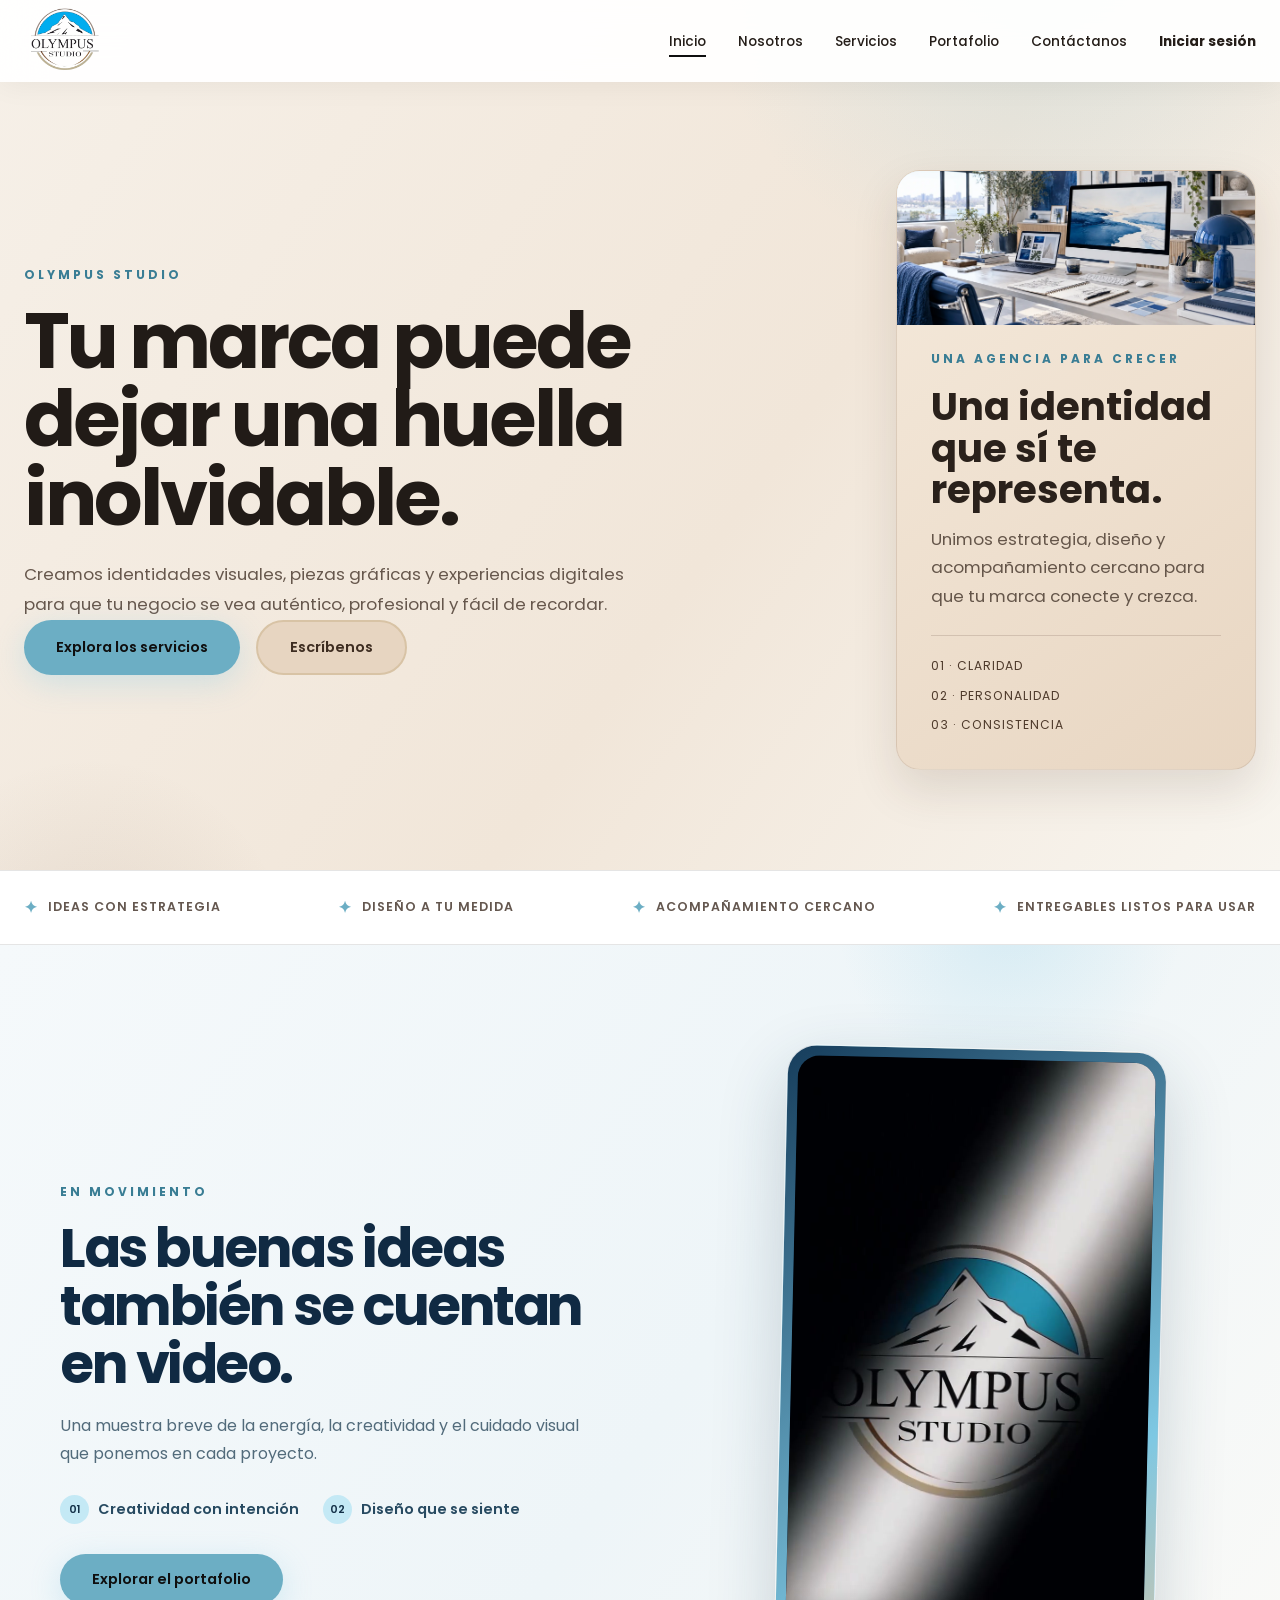
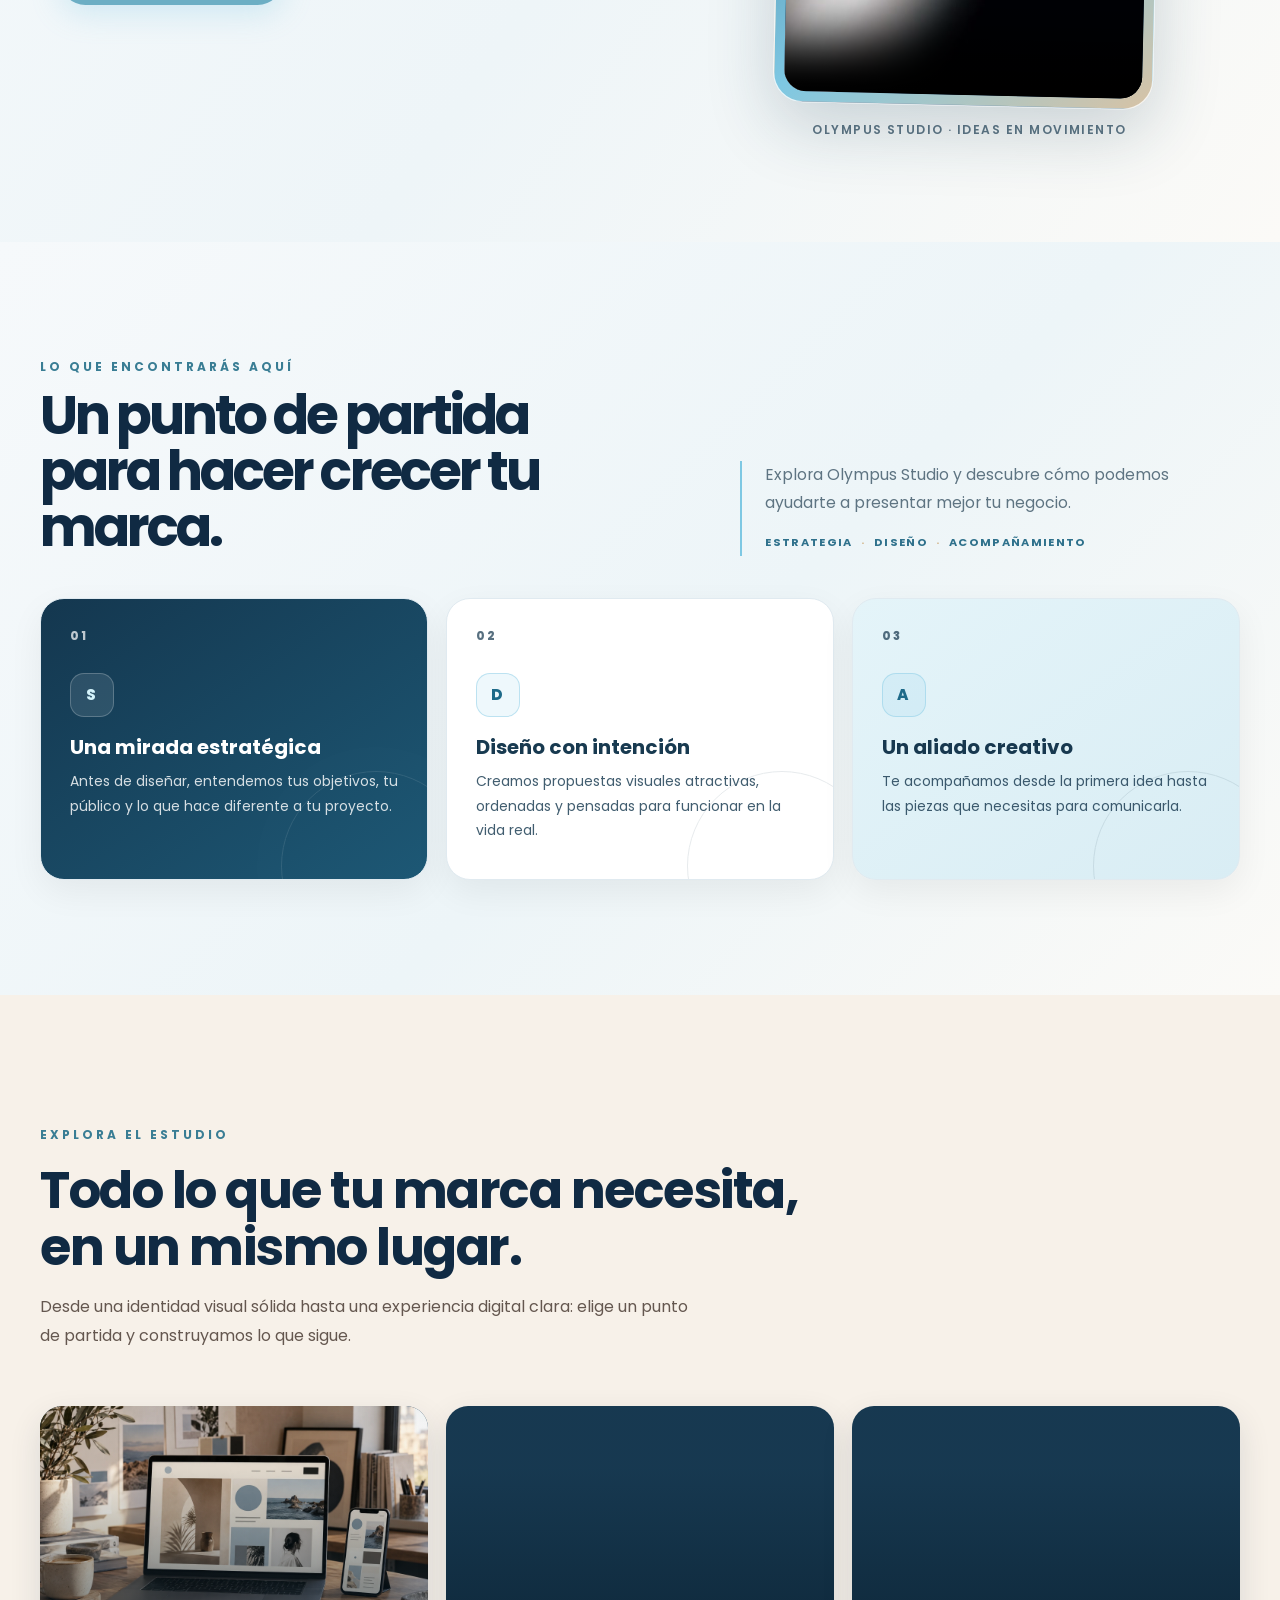
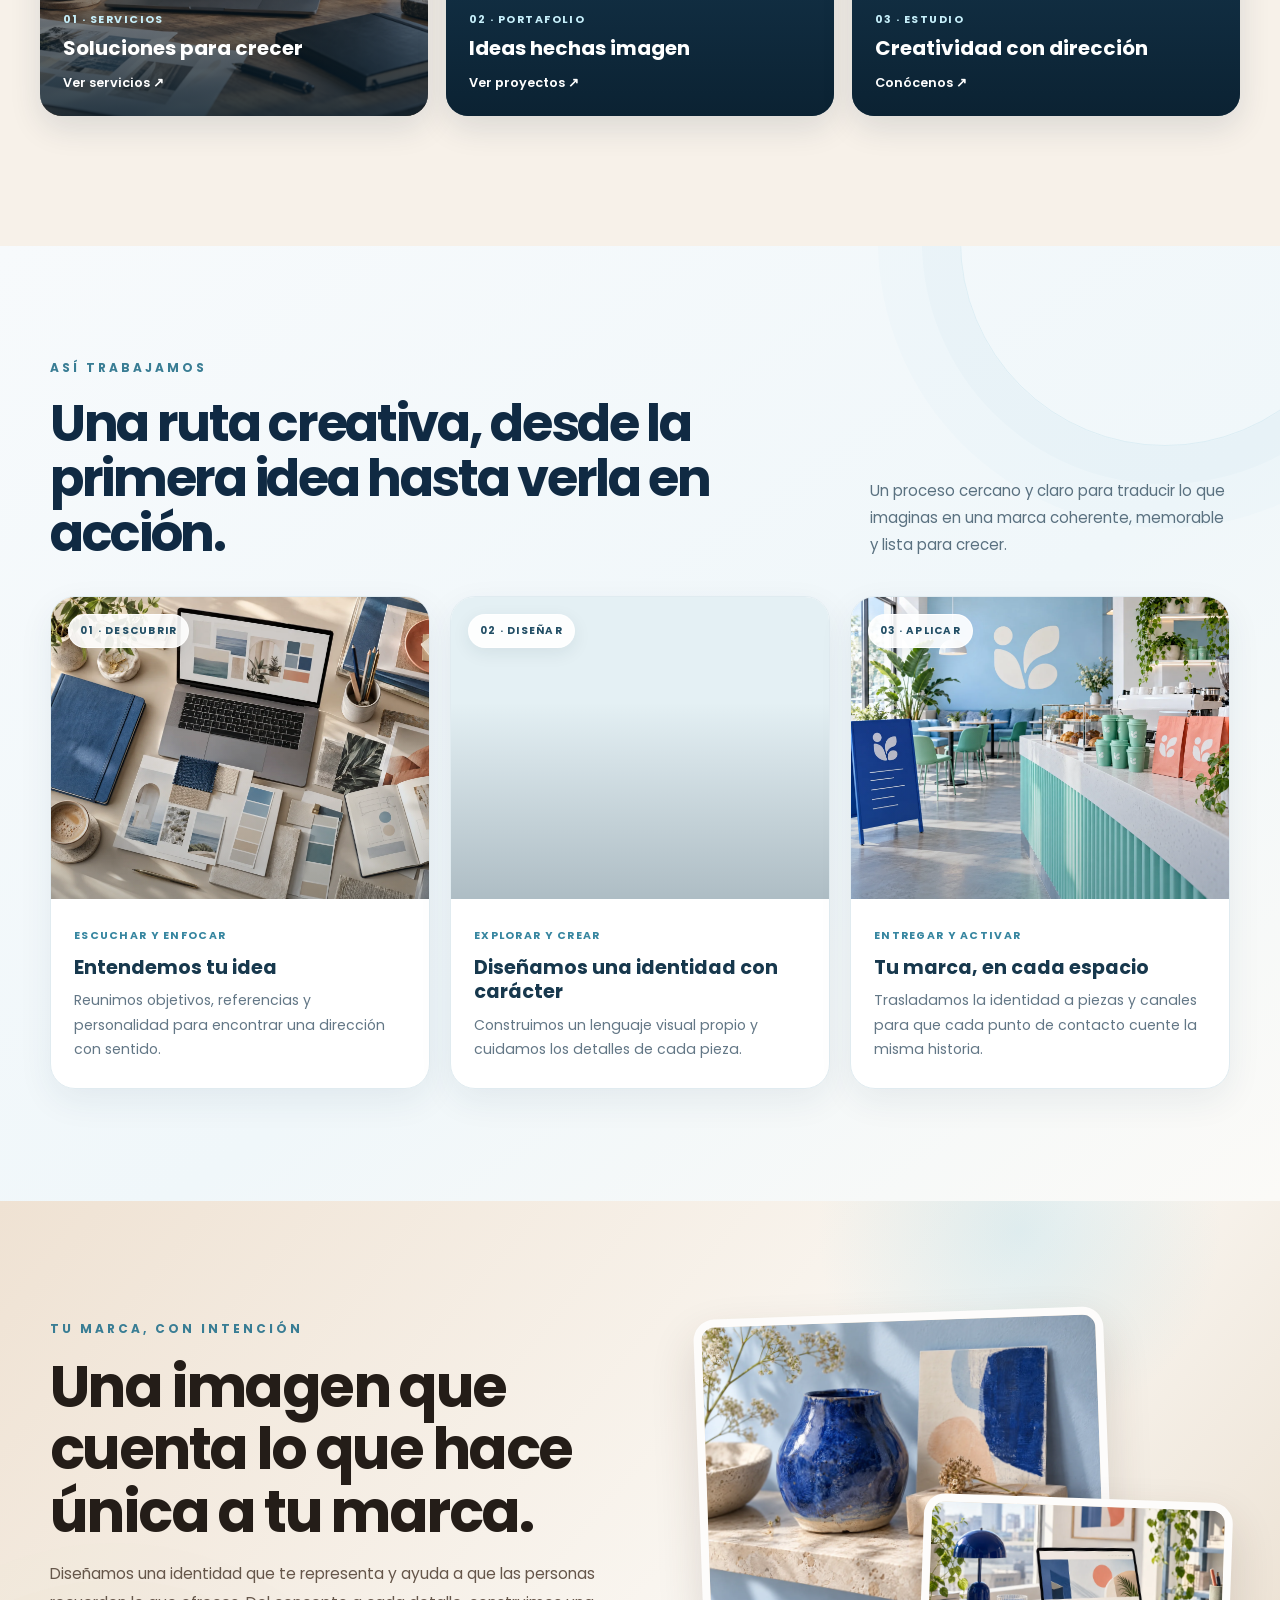
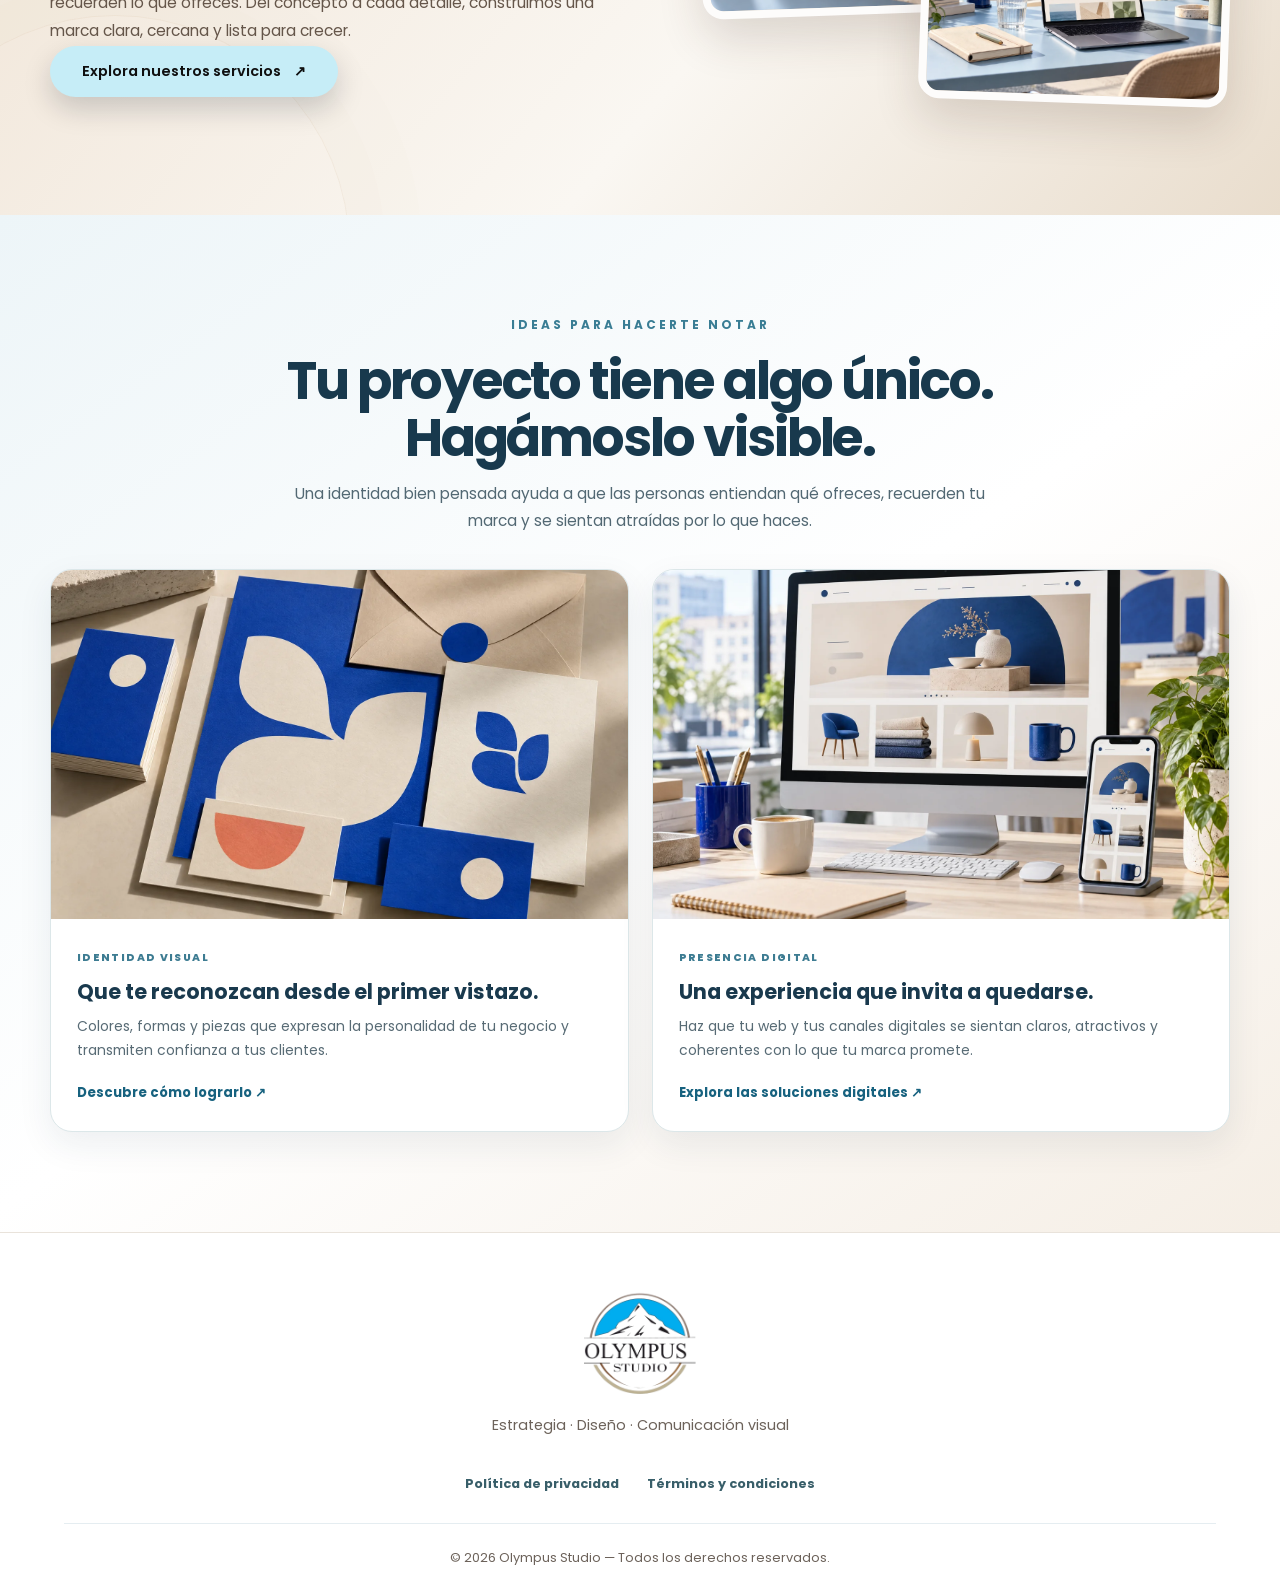
==== commit bd90b502: "fINAL_dAYANA" ====
--- a/index.html
+++ b/index.html
@@ -1,3 +1,3 @@
 <!DOCTYPE html>
-<html lang="es"><head><meta charset="utf-8"/><meta content="width=device-width, initial-scale=1.0" name="viewport"/><title>Inicio — Olympus Studio</title><meta content="Olympus Studio, agencia creativa de diseño gráfico, branding y experiencias digitales en Cali." name="description"/><link href="https://fonts.googleapis.com" rel="preconnect"/><link crossorigin="" href="https://fonts.gstatic.com" rel="preconnect"/><link href="https://fonts.googleapis.com/css2?family=Poppins:wght@300;400;500;600;700;800&amp;display=swap" rel="stylesheet"/><link href="css/style.css?v=2026101511" rel="stylesheet"/><link href="img/favicon-128.png?v=3" rel="icon" sizes="128x128" type="image/png"/><link href="img/olympus-studio-logo.png" rel="apple-touch-icon"/></head><body data-page="inicio"><nav aria-label="Navegación principal" class="navbar page-navbar" id="navbar" role="navigation"><div class="navbar-inner"><a aria-label="Olympus Studio, inicio" class="nav-logo" href="index.html"><img alt="Logo de Olympus Studio" class="brand-logo" src="img/olympus-studio-logo.png"/></a><ul class="nav-links" id="navLinks"><li><a class="nav-link" data-page-link="inicio" href="index.html">Inicio</a></li><li><a class="nav-link" data-page-link="nosotros" href="nosotros.html">Nosotros</a></li><li><a class="nav-link" data-page-link="servicios" href="servicios.html">Servicios</a></li><li><a class="nav-link" data-page-link="portafolio" href="portafolio.html">Portafolio</a></li><li><a class="nav-link" data-page-link="contactanos" href="contactanos.html">Contáctanos</a></li><li><a class="nav-link nav-login-link" href="login.html">Iniciar sesión</a></li></ul><button aria-expanded="false" aria-label="Abrir menú" class="mobile-toggle" id="mobileToggle"><span></span><span></span><span></span></button></div></nav><main><section class="page-hero home-only-hero"><div class="page-hero-inner"><div class="page-hero-copy"><span class="page-hero-kicker">Olympus Studio</span><h1>Tu marca puede dejar una huella inolvidable.</h1><p>Creamos identidades visuales, piezas gráficas y experiencias digitales para que tu negocio se vea auténtico, profesional y fácil de recordar.</p><div class="hero-buttons"><a class="btn btn-primary" href="servicios.html">Explora los servicios</a><a class="btn btn-secondary" href="contactanos.html">Escríbenos</a></div></div><div class="home-intro-card"><div class="home-intro-visual"><img alt="Oficina creativa luminosa con computador, cuaderno y detalles azules; sin personas" fetchpriority="high" src="img/home-blue-office.webp"/></div><span class="section-kicker">Una agencia para crecer</span><h2>Una identidad que sí te representa.</h2><p>Unimos estrategia, diseño y acompañamiento cercano para que tu marca conecte y crezca.</p><div class="home-proof-list"><span>01 · Claridad</span><span>02 · Personalidad</span><span>03 · Consistencia</span></div></div></div></section><section aria-label="Lo que distingue a Olympus Studio" class="trust-strip"><div class="trust-strip-inner"><span class="trust-item">Ideas con estrategia</span><span class="trust-item">Diseño a tu medida</span><span class="trust-item">Acompañamiento cercano</span><span class="trust-item">Entregables listos para usar</span></div></section><section aria-labelledby="brandReelTitle" class="brand-reel-section multipage-section"><div class="brand-reel-inner"><div class="brand-reel-copy"><span class="section-kicker">En movimiento</span><h2 id="brandReelTitle">Las buenas ideas también se cuentan en video.</h2><p>Una muestra breve de la energía, la creatividad y el cuidado visual que ponemos en cada proyecto.</p><div class="brand-reel-points"><span><i aria-hidden="true">01</i> Creatividad con intención</span><span><i aria-hidden="true">02</i> Diseño que se siente</span></div><a class="btn btn-primary" href="portafolio.html">Explorar el portafolio</a></div><div class="brand-reel-media"><div class="brand-reel-frame"><video aria-label="Video de Olympus Studio" controls="" playsinline="" poster="img/video-olympus-poster.jpg" preload="metadata"><source src="img/olympus-intro.mp4" type="video/mp4"/>Tu navegador no puede reproducir este video.</video></div><span class="brand-reel-caption">Olympus Studio · ideas en movimiento</span></div></div></section><section aria-labelledby="homeFocusTitle" class="multipage-section home-focus home-focus-redesign"><div class="home-focus-inner"><div class="home-focus-heading"><div class="home-focus-heading-title"><span class="section-kicker">Lo que encontrarás aquí</span><h2 id="homeFocusTitle">Un punto de partida para hacer crecer tu marca.</h2></div><div class="home-focus-heading-copy"><p>Explora Olympus Studio y descubre cómo podemos ayudarte a presentar mejor tu negocio.</p><span class="home-focus-signature">Estrategia <i>·</i> Diseño <i>·</i> Acompañamiento</span></div></div><div class="home-focus-grid"><article class="home-focus-card home-focus-card-dark"><span class="home-focus-number">01</span><span aria-hidden="true" class="home-focus-symbol">S</span><h3>Una mirada estratégica</h3><p>Antes de diseñar, entendemos tus objetivos, tu público y lo que hace diferente a tu proyecto.</p></article><article class="home-focus-card home-focus-card-light"><span class="home-focus-number">02</span><span aria-hidden="true" class="home-focus-symbol">D</span><h3>Diseño con intención</h3><p>Creamos propuestas visuales atractivas, ordenadas y pensadas para funcionar en la vida real.</p></article><article class="home-focus-card home-focus-card-blue"><span class="home-focus-number">03</span><span aria-hidden="true" class="home-focus-symbol">A</span><h3>Un aliado creativo</h3><p>Te acompañamos desde la primera idea hasta las piezas que necesitas para comunicarla.</p></article></div></div></section><section aria-labelledby="studioHighlightsTitle" class="studio-highlights multipage-section"><div class="studio-highlights-inner"><div class="section-heading"><span class="section-kicker">Explora el estudio</span><h2 id="studioHighlightsTitle">Todo lo que tu marca necesita, en un mismo lugar.</h2><p>Desde una identidad visual sólida hasta una experiencia digital clara: elige un punto de partida y construyamos lo que sigue.</p></div><div class="studio-highlights-grid"><a class="studio-highlight-card" href="servicios.html"><img alt="Diseño digital cálido adaptado a varias pantallas" decoding="async" loading="lazy" src="img/renewal-digital.webp"/><span>01 · Servicios</span><strong>Soluciones para crecer</strong><em>Ver servicios ↗</em></a><a class="studio-highlight-card" href="portafolio.html"><img alt="Sistema visual de marca con papelería y muestras de color" decoding="async" loading="lazy" src="img/renewal-identity.webp"/><span>02 · Portafolio</span><strong>Ideas hechas imagen</strong><em>Ver proyectos ↗</em></a><a class="studio-highlight-card" href="nosotros.html"><img alt="Equipo creativo acompañando una idea de negocio" decoding="async" loading="lazy" src="img/renewal-creative.webp"/><span>03 · Estudio</span><strong>Creatividad con dirección</strong><em>Conócenos ↗</em></a></div></div></section><section aria-labelledby="homeProcessTitle" class="home-process-section multipage-section"><div class="home-process-inner"><div class="home-process-head"><div><span class="section-kicker">Así trabajamos</span><h2 id="homeProcessTitle">Una ruta creativa, desde la primera idea hasta verla en acción.</h2></div><p>Un proceso cercano y claro para traducir lo que imaginas en una marca coherente, memorable y lista para crecer.</p></div><div class="home-process-grid"><article class="home-process-card"><figure class="home-process-visual"><img alt="Brief creativo con computador, cuaderno azul y muestras de color en una mesa clara" decoding="async" loading="lazy" src="img/home-process-discover.webp"/><span class="home-process-index">01 · DESCUBRIR</span></figure><div class="home-process-content"><span class="home-process-kicker">Escuchar y enfocar</span><h3>Entendemos tu idea</h3><p>Reunimos objetivos, referencias y personalidad para encontrar una dirección con sentido.</p></div></article><article class="home-process-card"><figure class="home-process-visual home-process-web-visual"><img alt="Materiales de identidad visual en azul y café claro" decoding="async" loading="lazy" src="img/home-identity.webp"/><span class="home-process-index">02 · DISEÑAR</span></figure><div class="home-process-content"><span class="home-process-kicker">Explorar y crear</span><h3>Diseñamos una identidad con carácter</h3><p>Construimos un lenguaje visual propio y cuidamos los detalles de cada pieza.</p></div></article><article class="home-process-card"><figure class="home-process-visual"><img alt="Aplicaciones reales de una marca en empaques, menús y espacios comerciales" decoding="async" loading="lazy" src="img/home-space.webp"/><span class="home-process-index">03 · APLICAR</span></figure><div class="home-process-content"><span class="home-process-kicker">Entregar y activar</span><h3>Tu marca, en cada espacio</h3><p>Trasladamos la identidad a piezas y canales para que cada punto de contacto cuente la misma historia.</p></div></article></div></div></section><section aria-labelledby="renewalStoryTitle" class="home-brand-moment home-brand-editorial renewal-story"><div class="renewal-story-inner"><div class="renewal-story-copy"><span class="section-kicker">Tu marca, con intención</span><h2 id="renewalStoryTitle">Una imagen que cuenta lo que hace única a tu marca.</h2><p>Diseñamos una identidad que te representa y ayuda a que las personas recuerden lo que ofreces. Del concepto a cada detalle, construimos una marca clara, cercana y lista para crecer.</p><a class="btn btn-primary" href="servicios.html">Explora nuestros servicios <span aria-hidden="true">↗</span></a></div><div class="renewal-story-gallery"><figure class="renewal-story-main"><img alt="Objeto artesanal azul junto a formas gráficas en azul y café claro" loading="lazy" src="img/home-story-main-new.webp"/></figure><figure class="renewal-story-side"><img alt="Diseño digital en computador en una oficina con detalles azules y cálidos" loading="lazy" src="img/home-story-side-new.webp"/></figure></div></div></section><section class="faq-section multipage-section home-faq"><div class="faq-layout"><div class="faq-side-note"><span class="section-kicker">¿Tienes dudas?</span><h2>Hagamos fácil el primer paso.</h2><p>Cuéntanos qué imaginas y te orientamos sobre el servicio, el proceso y los siguientes pasos.</p><a class="btn btn-primary" href="contactanos.html">Cuéntanos tu idea</a></div><div><div class="section-heading"><span class="section-kicker">Preguntas frecuentes</span><h2>Respuestas claras para empezar.</h2></div><div class="faq-list"><article class="faq-item"><button aria-expanded="false" class="faq-question">¿Puedo combinar varios servicios?<span aria-hidden="true">+</span></button><div class="faq-answer"><p>Sí. Podemos integrar identidad, piezas gráficas y diseño web en una ruta coherente para tu marca.</p></div></article><article class="faq-item"><button aria-expanded="false" class="faq-question">¿Cómo comenzamos un proyecto?<span aria-hidden="true">+</span></button><div class="faq-answer"><p>Escríbenos con una breve descripción de tu idea. Revisaremos tus objetivos y te propondremos el mejor siguiente paso.</p></div></article><article class="faq-item"><button aria-expanded="false" class="faq-question">¿Trabajan con negocios que están empezando?<span aria-hidden="true">+</span></button><div class="faq-answer"><p>Claro. Adaptamos la solución a tu etapa y a las necesidades reales de tu proyecto.</p></div></article></div></div></div></section><section aria-labelledby="homeNextTitle" class="home-next-section multipage-section"><div class="home-next-inner"><div class="home-next-heading"><span class="section-kicker">Ideas para hacerte notar</span><h2 id="homeNextTitle">Tu proyecto tiene algo único. Hagámoslo visible.</h2><p>Una identidad bien pensada ayuda a que las personas entiendan qué ofreces, recuerden tu marca y se sientan atraídas por lo que haces.</p></div><div class="home-next-grid"><article class="home-next-card"><img alt="Papelería visual azul y café claro para destacar una identidad de marca" decoding="async" loading="lazy" src="img/home-next-identity.webp"/><div class="home-next-card-copy"><span>IDENTIDAD VISUAL</span><h3>Que te reconozcan desde el primer vistazo.</h3><p>Colores, formas y piezas que expresan la personalidad de tu negocio y transmiten confianza a tus clientes.</p><a href="servicios.html">Descubre cómo lograrlo <span aria-hidden="true">↗</span></a></div></article><article class="home-next-card"><img alt="Computador y teléfono muestran una experiencia digital con tonos azules y cálidos" decoding="async" loading="lazy" src="img/home-next-digital.webp"/><div class="home-next-card-copy"><span>PRESENCIA DIGITAL</span><h3>Una experiencia que invita a quedarse.</h3><p>Haz que tu web y tus canales digitales se sientan claros, atractivos y coherentes con lo que tu marca promete.</p><a href="servicios.html">Explora las soluciones digitales <span aria-hidden="true">↗</span></a></div></article></div></div></section></main><footer class="footer" role="contentinfo"><div class="footer-inner"><div class="footer-brand"><img alt="Olympus Studio" class="footer-logo-image" src="img/olympus-studio-logo.png"/></div><p class="footer-tagline">Estrategia · Diseño · Comunicación visual</p><div aria-label="Información legal" class="footer-legal-links"><button aria-controls="modalPrivacidad" aria-haspopup="dialog" class="footer-legal-link" onclick="showModal('privacidad')" type="button">Política de privacidad</button><button aria-controls="modalTerminos" aria-haspopup="dialog" class="footer-legal-link" onclick="showModal('terminos')" type="button">Términos y condiciones</button></div><p class="footer-copy">© 2026 Olympus Studio — Todos los derechos reservados.</p></div></footer><div class="modal-overlay" id="modalOverlay" onclick="closeModal()"></div><div aria-labelledby="siteTermsTitle" aria-modal="true" class="modal modal-legal" id="modalTerminos" role="dialog" tabindex="-1"><button aria-label="Cerrar" class="modal-close" onclick="closeModal()" type="button">×</button><span class="legal-modal-kicker">Olympus Studio · Información general</span><h3 id="siteTermsTitle">Términos y condiciones</h3><div class="modal-content"><p><strong>Uso del contenido.</strong> El sitio y el portafolio incluyen exploraciones visuales y muestras ilustrativas. No copies, publiques ni atribuyas como propios textos o imágenes sin contar con autorización.</p><p><strong>Solicitudes de servicio.</strong> Enviar una consulta no constituye una cotización, una reserva ni un contrato. El alcance, los tiempos, las revisiones, los valores y los derechos de uso se confirman en una propuesta aceptada por ambas partes.</p><p><strong>Información compartida.</strong> Procura que los datos que incluyas sean correctos y que tengas autorización para compartir cualquier material que adjuntes o describas.</p><p><strong>Servicios externos.</strong> El formulario prepara un mensaje para WhatsApp; el acceso y uso de ese servicio se rige por sus propias condiciones.</p><p class="legal-modal-note">Texto informativo para el prototipo del sitio. Revísalo para reflejar las condiciones comerciales reales antes de publicarlo.</p></div></div><div aria-labelledby="sitePrivacyTitle" aria-modal="true" class="modal modal-legal" id="modalPrivacidad" role="dialog" tabindex="-1"><button aria-label="Cerrar" class="modal-close" onclick="closeModal()" type="button">×</button><span class="legal-modal-kicker">Olympus Studio · Datos y privacidad</span><h3 id="sitePrivacyTitle">Política de privacidad</h3><div class="modal-content"><p><strong>Consultas de contacto.</strong> El formulario solicita nombre, correo, teléfono, servicio de interés y mensaje para preparar una respuesta a tu consulta. Al pulsar el botón se abre WhatsApp con el texto; esta versión del sitio no lo envía a un servidor propio. Tú decides si lo envías. WhatsApp procesa la información que compartas conforme a sus propias políticas.</p><p><strong>Cuentas de demostración.</strong> Los perfiles y datos creados en el acceso de prueba se guardan localmente en el navegador. No uses contraseñas ni información sensible reales; puedes borrar esos datos eliminando el almacenamiento de este sitio en tu navegador.</p><p><strong>Control de tus datos.</strong> Comparte solo la información necesaria. Para solicitar una actualización o eliminación, utiliza la página Contáctanos.</p><p class="legal-modal-note">Aviso informativo para esta versión estática. Antes de usar el sitio comercialmente, revisa la identidad del responsable, los plazos de conservación y el procedimiento aplicable de protección de datos.</p></div></div><script src="js/main.js?v=20261007h"></script></body></html>
+<html lang="es"><head><meta charset="utf-8"/><meta content="width=device-width, initial-scale=1.0" name="viewport"/><title>Inicio — Olympus Studio</title><meta content="Olympus Studio, agencia creativa de diseño gráfico, branding y experiencias digitales en Cali." name="description"/><link href="https://fonts.googleapis.com" rel="preconnect"/><link crossorigin="" href="https://fonts.gstatic.com" rel="preconnect"/><link href="https://fonts.googleapis.com/css2?family=Poppins:wght@300;400;500;600;700;800&amp;display=swap" rel="stylesheet"/><link href="css/style.css?v=2026101511" rel="stylesheet"/><link href="img/favicon-128.png?v=3" rel="icon" sizes="128x128" type="image/png"/><link href="img/olympus-studio-logo.png" rel="apple-touch-icon"/></head><body data-page="inicio"><nav aria-label="Navegación principal" class="navbar page-navbar" id="navbar" role="navigation"><div class="navbar-inner"><a aria-label="Olympus Studio, inicio" class="nav-logo" href="index.html"><img alt="Logo de Olympus Studio" class="brand-logo" src="img/olympus-studio-logo.png"/></a><ul class="nav-links" id="navLinks"><li><a class="nav-link" data-page-link="inicio" href="index.html">Inicio</a></li><li><a class="nav-link" data-page-link="nosotros" href="nosotros.html">Nosotros</a></li><li><a class="nav-link" data-page-link="servicios" href="servicios.html">Servicios</a></li><li><a class="nav-link" data-page-link="portafolio" href="portafolio.html">Portafolio</a></li><li><a class="nav-link" data-page-link="contactanos" href="contactanos.html">Contáctanos</a></li><li><a class="nav-link nav-login-link" href="login.html">Iniciar sesión</a></li></ul><button aria-expanded="false" aria-label="Abrir menú" class="mobile-toggle" id="mobileToggle"><span></span><span></span><span></span></button></div></nav><main><section class="page-hero home-only-hero"><div class="page-hero-inner"><div class="page-hero-copy"><span class="page-hero-kicker">Olympus Studio</span><h1>Tu marca puede dejar una huella inolvidable.</h1><p>Creamos identidades visuales, piezas gráficas y experiencias digitales para que tu negocio se vea auténtico, profesional y fácil de recordar.</p><div class="hero-buttons"><a class="btn btn-primary" href="servicios.html">Explora los servicios</a><a class="btn btn-secondary" href="contactanos.html">Escríbenos</a></div></div><div class="home-intro-card"><div class="home-intro-visual"><img alt="Oficina creativa luminosa con computador, cuaderno y detalles azules; sin personas" fetchpriority="high" src="img/home-blue-office.webp"/></div><span class="section-kicker">Una agencia para crecer</span><h2>Una identidad que sí te representa.</h2><p>Unimos estrategia, diseño y acompañamiento cercano para que tu marca conecte y crezca.</p><div class="home-proof-list"><span>01 · Claridad</span><span>02 · Personalidad</span><span>03 · Consistencia</span></div></div></div></section><section aria-label="Lo que distingue a Olympus Studio" class="trust-strip"><div class="trust-strip-inner"><span class="trust-item">Ideas con estrategia</span><span class="trust-item">Diseño a tu medida</span><span class="trust-item">Acompañamiento cercano</span><span class="trust-item">Entregables listos para usar</span></div></section><section aria-labelledby="brandReelTitle" class="brand-reel-section multipage-section"><div class="brand-reel-inner"><div class="brand-reel-copy"><span class="section-kicker">En movimiento</span><h2 id="brandReelTitle">Las buenas ideas también se cuentan en video.</h2><p>Una muestra breve de la energía, la creatividad y el cuidado visual que ponemos en cada proyecto.</p><div class="brand-reel-points"><span><i aria-hidden="true">01</i> Creatividad con intención</span><span><i aria-hidden="true">02</i> Diseño que se siente</span></div><a class="btn btn-primary" href="portafolio.html">Explorar el portafolio</a></div><div class="brand-reel-media"><div class="brand-reel-frame"><video aria-label="Video de Olympus Studio" controls="" playsinline="" poster="img/video-olympus-poster.jpg" preload="metadata"><source src="img/olympus-intro.mp4" type="video/mp4"/>Tu navegador no puede reproducir este video.</video></div><span class="brand-reel-caption">Olympus Studio · ideas en movimiento</span></div></div></section><section aria-labelledby="homeFocusTitle" class="multipage-section home-focus home-focus-redesign"><div class="home-focus-inner"><div class="home-focus-heading"><div class="home-focus-heading-title"><span class="section-kicker">Lo que encontrarás aquí</span><h2 id="homeFocusTitle">Un punto de partida para hacer crecer tu marca.</h2></div><div class="home-focus-heading-copy"><p>Explora Olympus Studio y descubre cómo podemos ayudarte a presentar mejor tu negocio.</p><span class="home-focus-signature">Estrategia <i>·</i> Diseño <i>·</i> Acompañamiento</span></div></div><div class="home-focus-grid"><article class="home-focus-card home-focus-card-dark"><span class="home-focus-number">01</span><span aria-hidden="true" class="home-focus-symbol">S</span><h3>Una mirada estratégica</h3><p>Antes de diseñar, entendemos tus objetivos, tu público y lo que hace diferente a tu proyecto.</p></article><article class="home-focus-card home-focus-card-light"><span class="home-focus-number">02</span><span aria-hidden="true" class="home-focus-symbol">D</span><h3>Diseño con intención</h3><p>Creamos propuestas visuales atractivas, ordenadas y pensadas para funcionar en la vida real.</p></article><article class="home-focus-card home-focus-card-blue"><span class="home-focus-number">03</span><span aria-hidden="true" class="home-focus-symbol">A</span><h3>Un aliado creativo</h3><p>Te acompañamos desde la primera idea hasta las piezas que necesitas para comunicarla.</p></article></div></div></section><section aria-labelledby="studioHighlightsTitle" class="studio-highlights multipage-section"><div class="studio-highlights-inner"><div class="section-heading"><span class="section-kicker">Explora el estudio</span><h2 id="studioHighlightsTitle">Todo lo que tu marca necesita, en un mismo lugar.</h2><p>Desde una identidad visual sólida hasta una experiencia digital clara: elige un punto de partida y construyamos lo que sigue.</p></div><div class="studio-highlights-grid"><a class="studio-highlight-card" href="servicios.html"><img alt="Diseño digital cálido adaptado a varias pantallas" decoding="async" loading="lazy" src="img/renewal-digital.webp"/><span>01 · Servicios</span><strong>Soluciones para crecer</strong><em>Ver servicios ↗</em></a><a class="studio-highlight-card" href="portafolio.html"><img alt="Sistema visual de marca con papelería y muestras de color" decoding="async" loading="lazy" src="img/renewal-identity.webp"/><span>02 · Portafolio</span><strong>Ideas hechas imagen</strong><em>Ver proyectos ↗</em></a><a class="studio-highlight-card" href="nosotros.html"><img alt="Equipo creativo acompañando una idea de negocio" decoding="async" loading="lazy" src="img/renewal-creative.webp"/><span>03 · Estudio</span><strong>Creatividad con dirección</strong><em>Conócenos ↗</em></a></div></div></section><section aria-labelledby="homeProcessTitle" class="home-process-section multipage-section"><div class="home-process-inner"><div class="home-process-head"><div><span class="section-kicker">Así trabajamos</span><h2 id="homeProcessTitle">Una ruta creativa, desde la primera idea hasta verla en acción.</h2></div><p>Un proceso cercano y claro para traducir lo que imaginas en una marca coherente, memorable y lista para crecer.</p></div><div class="home-process-grid"><article class="home-process-card"><figure class="home-process-visual"><img alt="Brief creativo con computador, cuaderno azul y muestras de color en una mesa clara" decoding="async" loading="lazy" src="img/home-process-discover.webp"/><span class="home-process-index">01 · DESCUBRIR</span></figure><div class="home-process-content"><span class="home-process-kicker">Escuchar y enfocar</span><h3>Entendemos tu idea</h3><p>Reunimos objetivos, referencias y personalidad para encontrar una dirección con sentido.</p></div></article><article class="home-process-card"><figure class="home-process-visual home-process-web-visual"><img alt="Materiales de identidad visual en azul y café claro" decoding="async" loading="lazy" src="img/home-identity.webp"/><span class="home-process-index">02 · DISEÑAR</span></figure><div class="home-process-content"><span class="home-process-kicker">Explorar y crear</span><h3>Diseñamos una identidad con carácter</h3><p>Construimos un lenguaje visual propio y cuidamos los detalles de cada pieza.</p></div></article><article class="home-process-card"><figure class="home-process-visual"><img alt="Aplicaciones reales de una marca en empaques, menús y espacios comerciales" decoding="async" loading="lazy" src="img/home-space.webp"/><span class="home-process-index">03 · APLICAR</span></figure><div class="home-process-content"><span class="home-process-kicker">Entregar y activar</span><h3>Tu marca, en cada espacio</h3><p>Trasladamos la identidad a piezas y canales para que cada punto de contacto cuente la misma historia.</p></div></article></div></div></section><section aria-labelledby="renewalStoryTitle" class="home-brand-moment home-brand-editorial renewal-story"><div class="renewal-story-inner"><div class="renewal-story-copy"><span class="section-kicker">Tu marca, con intención</span><h2 id="renewalStoryTitle">Una imagen que cuenta lo que hace única a tu marca.</h2><p>Diseñamos una identidad que te representa y ayuda a que las personas recuerden lo que ofreces. Del concepto a cada detalle, construimos una marca clara, cercana y lista para crecer.</p><a class="btn btn-primary" href="servicios.html">Explora nuestros servicios <span aria-hidden="true">↗</span></a></div><div class="renewal-story-gallery"><figure class="renewal-story-main"><img alt="Objeto artesanal azul junto a formas gráficas en azul y café claro" loading="lazy" src="img/home-story-main-new.webp"/></figure><figure class="renewal-story-side"><img alt="Diseño digital en computador en una oficina con detalles azules y cálidos" loading="lazy" src="img/home-story-side-new.webp"/></figure></div></div></section><section aria-labelledby="homeNextTitle" class="home-next-section multipage-section"><div class="home-next-inner"><div class="home-next-heading"><span class="section-kicker">Ideas para hacerte notar</span><h2 id="homeNextTitle">Tu proyecto tiene algo único. Hagámoslo visible.</h2><p>Una identidad bien pensada ayuda a que las personas entiendan qué ofreces, recuerden tu marca y se sientan atraídas por lo que haces.</p></div><div class="home-next-grid"><article class="home-next-card"><img alt="Papelería visual azul y café claro para destacar una identidad de marca" decoding="async" loading="lazy" src="img/home-next-identity.webp"/><div class="home-next-card-copy"><span>IDENTIDAD VISUAL</span><h3>Que te reconozcan desde el primer vistazo.</h3><p>Colores, formas y piezas que expresan la personalidad de tu negocio y transmiten confianza a tus clientes.</p><a href="servicios.html">Descubre cómo lograrlo <span aria-hidden="true">↗</span></a></div></article><article class="home-next-card"><img alt="Computador y teléfono muestran una experiencia digital con tonos azules y cálidos" decoding="async" loading="lazy" src="img/home-next-digital.webp"/><div class="home-next-card-copy"><span>PRESENCIA DIGITAL</span><h3>Una experiencia que invita a quedarse.</h3><p>Haz que tu web y tus canales digitales se sientan claros, atractivos y coherentes con lo que tu marca promete.</p><a href="servicios.html">Explora las soluciones digitales <span aria-hidden="true">↗</span></a></div></article></div></div></section></main><footer class="footer" role="contentinfo"><div class="footer-inner"><div class="footer-brand"><img alt="Olympus Studio" class="footer-logo-image" src="img/olympus-studio-logo.png"/></div><p class="footer-tagline">Estrategia · Diseño · Comunicación visual</p><div aria-label="Información legal" class="footer-legal-links"><button aria-controls="modalPrivacidad" aria-haspopup="dialog" class="footer-legal-link" onclick="showModal('privacidad')" type="button">Política de privacidad</button><button aria-controls="modalTerminos" aria-haspopup="dialog" class="footer-legal-link" onclick="showModal('terminos')" type="button">Términos y condiciones</button></div><p class="footer-copy">© 2026 Olympus Studio — Todos los derechos reservados.</p></div></footer><div class="modal-overlay" id="modalOverlay" onclick="closeModal()"></div><div aria-labelledby="siteTermsTitle" aria-modal="true" class="modal modal-legal" id="modalTerminos" role="dialog" tabindex="-1"><button aria-label="Cerrar" class="modal-close" onclick="closeModal()" type="button">×</button><span class="legal-modal-kicker">Olympus Studio · Información general</span><h3 id="siteTermsTitle">Términos y condiciones</h3><div class="modal-content"><p><strong>Uso del contenido.</strong> El sitio y el portafolio incluyen exploraciones visuales y muestras ilustrativas. No copies, publiques ni atribuyas como propios textos o imágenes sin contar con autorización.</p><p><strong>Solicitudes de servicio.</strong> Enviar una consulta no constituye una cotización, una reserva ni un contrato. El alcance, los tiempos, las revisiones, los valores y los derechos de uso se confirman en una propuesta aceptada por ambas partes.</p><p><strong>Información compartida.</strong> Procura que los datos que incluyas sean correctos y que tengas autorización para compartir cualquier material que adjuntes o describas.</p><p><strong>Servicios externos.</strong> El formulario prepara un mensaje para WhatsApp; el acceso y uso de ese servicio se rige por sus propias condiciones.</p><p class="legal-modal-note">Texto informativo para el prototipo del sitio. Revísalo para reflejar las condiciones comerciales reales antes de publicarlo.</p></div></div><div aria-labelledby="sitePrivacyTitle" aria-modal="true" class="modal modal-legal" id="modalPrivacidad" role="dialog" tabindex="-1"><button aria-label="Cerrar" class="modal-close" onclick="closeModal()" type="button">×</button><span class="legal-modal-kicker">Olympus Studio · Datos y privacidad</span><h3 id="sitePrivacyTitle">Política de privacidad</h3><div class="modal-content"><p><strong>Consultas de contacto.</strong> El formulario solicita nombre, correo, teléfono, servicio de interés y mensaje para preparar una respuesta a tu consulta. Al pulsar el botón se abre WhatsApp con el texto; esta versión del sitio no lo envía a un servidor propio. Tú decides si lo envías. WhatsApp procesa la información que compartas conforme a sus propias políticas.</p><p><strong>Cuentas de demostración.</strong> Los perfiles y datos creados en el acceso de prueba se guardan localmente en el navegador. No uses contraseñas ni información sensible reales; puedes borrar esos datos eliminando el almacenamiento de este sitio en tu navegador.</p><p><strong>Control de tus datos.</strong> Comparte solo la información necesaria. Para solicitar una actualización o eliminación, utiliza la página Contáctanos.</p><p class="legal-modal-note">Aviso informativo para esta versión estática. Antes de usar el sitio comercialmente, revisa la identidad del responsable, los plazos de conservación y el procedimiento aplicable de protección de datos.</p></div></div><script src="js/main.js?v=20261007h"></script></body></html>
 
--- a/css/style.css
+++ b/css/style.css
@@ -526,6 +526,87 @@
 .brand-reel-frame video { display: block; width: 100%; max-height: min(70vh, 520px); aspect-ratio: 9/16; border-radius: 22px; background: #102a43; object-fit: cover; }
 .brand-reel-caption { color: #5d7483; font-size: .76rem; font-weight: 600; letter-spacing: .12em; text-transform: uppercase; text-align: center; }
 
+
+/* === VIDEO DE LA AGENCIA EN NOSOTROS === */
+.agency-video-section { position: relative; overflow: hidden; background: linear-gradient(135deg,#102a43 0%,#173951 58%,#28566f 100%); color: #fff; }
+.agency-video-section::before { content: ""; position: absolute; width: 430px; height: 430px; top: -250px; right: -90px; border-radius: 50%; background: radial-gradient(circle,rgba(126,200,227,.26),transparent 68%); pointer-events: none; }
+.agency-video-inner { position: relative; z-index: 1; width: min(1180px,calc(100% - 48px)); margin: 0 auto; display: grid; grid-template-columns: minmax(0,.78fr) minmax(0,1.22fr); align-items: center; gap: clamp(32px,6vw,88px); }
+.agency-video-copy { max-width: 470px; }
+.agency-video-copy .section-kicker { color: #a9e2f0; }
+.agency-video-copy h2 { margin: 10px 0 18px; color: #fff; font-size: clamp(2rem,4.2vw,3.7rem); line-height: 1.06; letter-spacing: -.045em; }
+.agency-video-copy > p { color: rgba(255,255,255,.72); line-height: 1.8; }
+.agency-video-meta { display: grid; gap: 10px; margin-top: 26px; color: #d8edf3; font-size: .78rem; font-weight: 600; letter-spacing: .04em; }
+.agency-video-meta span { display: flex; align-items: center; gap: 10px; }
+.agency-video-meta span::before { content: ""; width: 25px; height: 1px; background: #7ec8e3; }
+.agency-video-media { min-width: 0; margin: 0; }
+.agency-video-frame { padding: 10px; border: 1px solid rgba(255,255,255,.24); border-radius: 25px; background: linear-gradient(145deg,rgba(255,255,255,.16),rgba(126,200,227,.12)); box-shadow: 0 25px 60px rgba(0,0,0,.28); }
+.agency-video-frame video { display: block; width: 100%; aspect-ratio: 16/9; border-radius: 16px; background: #071725; object-fit: contain; }
+.agency-video-media figcaption { margin-top: 13px; color: rgba(255,255,255,.62); font-size: .72rem; font-weight: 600; letter-spacing: .12em; text-align: right; text-transform: uppercase; }
+@media (max-width: 760px) {
+  .agency-video-inner { width: min(100% - 36px,560px); grid-template-columns: 1fr; gap: 30px; }
+  .agency-video-copy { max-width: none; }
+  .agency-video-copy h2 { max-width: 520px; }
+  .agency-video-meta { grid-template-columns: 1fr; margin-top: 20px; }
+  .agency-video-frame { padding: 7px; border-radius: 19px; }
+  .agency-video-frame video { border-radius: 13px; }
+  .agency-video-media figcaption { text-align: left; font-size: .64rem; }
+}
+
+
+/* === PROYECTO AUDIOVISUAL DESTACADO === */
+.portfolio-featured-video { position: relative; overflow: hidden; background: linear-gradient(135deg,#f2e6d8 0%,#faf7f2 52%,#e4f0f2 100%); }
+.portfolio-featured-video::before { content: ""; position: absolute; width: 420px; height: 420px; top: -260px; left: -100px; border-radius: 50%; background: radial-gradient(circle,rgba(126,200,227,.25),transparent 68%); pointer-events: none; }
+.portfolio-featured-inner { position: relative; z-index: 1; width: min(1180px,calc(100% - 48px)); margin: 0 auto; display: grid; grid-template-columns: minmax(0,.72fr) minmax(0,1.28fr); align-items: center; gap: clamp(34px,6vw,88px); }
+.portfolio-featured-copy { max-width: 470px; }
+.portfolio-featured-copy h2 { margin: 9px 0 6px; color: #211b17; font-size: clamp(2.25rem,4.6vw,4rem); line-height: 1.04; letter-spacing: -.05em; }
+.portfolio-featured-client { margin: 0 0 18px; color: #397d94; font-size: .92rem; font-weight: 700; letter-spacing: .04em; }
+.portfolio-featured-copy > p:not(.portfolio-featured-client) { color: #66574c; line-height: 1.8; }
+.portfolio-featured-tags { display: grid; gap: 9px; margin-top: 26px; color: #5a4435; font-size: .76rem; font-weight: 600; }
+.portfolio-featured-tags span { display: flex; align-items: center; gap: 10px; }
+.portfolio-featured-tags span::before { content: ""; width: 24px; height: 1px; background: #b58a68; }
+.portfolio-featured-media { min-width: 0; margin: 0; }
+.portfolio-featured-frame { padding: 10px; border: 1px solid rgba(181,138,104,.28); border-radius: 26px; background: linear-gradient(145deg,#fff,#d9ebef); box-shadow: 0 24px 60px rgba(63,43,30,.16); }
+.portfolio-featured-frame video { display: block; width: 100%; aspect-ratio: 1280/544; border-radius: 17px; background: #182a34; object-fit: contain; }
+.portfolio-featured-media figcaption { margin-top: 13px; color: #806d5e; font-size: .7rem; font-weight: 700; letter-spacing: .12em; text-align: right; text-transform: uppercase; }
+@media (max-width: 760px) {
+  .portfolio-featured-inner { width: min(100% - 36px,560px); grid-template-columns: 1fr; gap: 28px; }
+  .portfolio-featured-copy { max-width: none; }
+  .portfolio-featured-copy h2 { font-size: clamp(2.2rem,11vw,3.4rem); }
+  .portfolio-featured-tags { margin-top: 20px; }
+  .portfolio-featured-frame { padding: 7px; border-radius: 20px; }
+  .portfolio-featured-frame video { border-radius: 13px; }
+  .portfolio-featured-media figcaption { text-align: left; font-size: .62rem; }
+}
+
+
+/* === PROYECTO LADY SPORTS === */
+.lady-sports-section { position: relative; overflow: hidden; background: linear-gradient(135deg,#fff8f8 0%,#f7e6e9 54%,#f3eef0 100%); }
+.lady-sports-section::before { content: ""; position: absolute; width: 480px; height: 480px; right: -170px; bottom: -280px; border-radius: 50%; background: radial-gradient(circle,rgba(232,157,174,.28),transparent 68%); pointer-events: none; }
+.lady-sports-inner { position: relative; z-index: 1; width: min(1120px,calc(100% - 48px)); margin: 0 auto; display: grid; grid-template-columns: minmax(300px,.95fr) minmax(0,1.05fr); align-items: center; gap: clamp(40px,7vw,100px); }
+.lady-sports-media { margin: 0; min-width: 0; }
+.lady-sports-art { position: relative; overflow: hidden; width: min(100%,500px); margin: 0 auto; border: 1px solid rgba(58,36,42,.12); border-radius: 28px; background: #f7e1e5; box-shadow: 0 25px 60px rgba(93,53,64,.18); transform: rotate(-2.5deg); transition: transform .55s cubic-bezier(.2,.7,.2,1), box-shadow .55s ease; }
+.lady-sports-art::after { content: ""; position: absolute; inset: 0; border: 1px solid rgba(255,255,255,.7); border-radius: inherit; pointer-events: none; }
+.lady-sports-art img { display: block; width: 100%; height: auto; transition: transform .7s cubic-bezier(.2,.7,.2,1); }
+.lady-sports-shine { position: absolute; z-index: 1; inset: -20% -70%; background: linear-gradient(110deg,transparent 42%,rgba(255,255,255,.48) 50%,transparent 58%); transform: translateX(-55%) rotate(8deg); transition: transform .9s ease; pointer-events: none; }
+.lady-sports-art:hover { transform: rotate(0) translateY(-8px) scale(1.015); box-shadow: 0 32px 75px rgba(93,53,64,.25); }
+.lady-sports-art:hover img { transform: scale(1.035); }
+.lady-sports-art:hover .lady-sports-shine { transform: translateX(55%) rotate(8deg); }
+.lady-sports-media figcaption { margin-top: 18px; color: #84636c; font-size: .7rem; font-weight: 700; letter-spacing: .14em; text-align: center; text-transform: uppercase; }
+.lady-sports-copy { max-width: 500px; }
+.lady-sports-copy .section-kicker { color: #a65c70; }
+.lady-sports-copy h2 { margin: 10px 0 20px; color: #2c2025; font-size: clamp(2.5rem,5vw,4.5rem); line-height: .98; letter-spacing: -.055em; }
+.lady-sports-copy > p { color: #6b525a; font-size: 1.02rem; line-height: 1.9; }
+.lady-sports-tag { display: inline-flex; align-items: center; gap: 13px; margin-top: 30px; padding: 12px 17px; border: 1px solid rgba(166,92,112,.28); border-radius: 999px; color: #7d4456; background: rgba(255,255,255,.55); font-size: .78rem; font-weight: 700; letter-spacing: .04em; }
+.lady-sports-tag span { font-size: 1rem; }
+@media (max-width: 760px) {
+  .lady-sports-inner { width: min(100% - 36px,560px); grid-template-columns: 1fr; gap: 30px; }
+  .lady-sports-art { width: min(100%,420px); }
+  .lady-sports-copy { max-width: none; text-align: center; }
+  .lady-sports-copy .section-kicker { margin-bottom: 12px; }
+  .lady-sports-copy > p { font-size: .95rem; text-align: left; }
+  .lady-sports-tag { margin-top: 22px; }
+}
+
 /* === MISIÓN, VISIÓN Y VALORES === */
 .mission-vision-section { overflow: hidden; background: linear-gradient(180deg,#f7fafb,#fff); }
 .mission-vision-inner { width: min(1200px,calc(100% - 48px)); margin: 0 auto; display: grid; grid-template-columns: minmax(0,1.2fr) minmax(260px,.8fr); align-items: center; gap: clamp(30px,6vw,84px); }
@@ -1092,7 +1173,8 @@
 .service-card-body h3 { color:#30241c; }.service-card-body>p { color:#6c5d51; }.service-card-link { color:#426f7c; }
 .service-visual figure { border-radius:20px; overflow:hidden; box-shadow:0 14px 36px rgba(68,47,32,.12); }.service-visual figcaption { background:rgba(54,38,26,.66); }
 .service-how .process-card { height:100%; min-height:210px; border:1px solid #e8dacc; background:#fffdf9; }
-.portfolio-grid-full { grid-template-columns:repeat(4,minmax(0,1fr)); grid-auto-rows:250px; gap:18px; }
+.portfolio-grid-full { grid-template-columns:repeat(4,minmax(0,1fr)); grid-auto-rows:250px; gap:18px; align-items:stretch; }
+.portfolio-grid-full .portafolio-item:nth-child(n) { grid-column:auto !important; grid-row:auto !important; height:100%; min-height:250px; }
 .portfolio-grid-full .portafolio-item,.portfolio-grid-full .portafolio-item:nth-child(n) { height:100%; border:1px solid #e7d9ca; background:#e9ddcd; }
 .portfolio-grid-full .portafolio-item .portafolio-overlay { background:linear-gradient(180deg,transparent 36%,rgba(47,33,24,.78) 100%); }
 .portfolio-grid-full .portafolio-item .portafolio-overlay span { color:#f0d7ba; }
@@ -1197,3 +1279,149 @@
 body[data-page="contactanos"] .contacto-info .contacto-info-item > div > a,
 body[data-page="contactanos"] .contacto-info .contacto-info-item > div > span { color:#29495a !important; font-size:.9rem; font-weight:650; }
 body[data-page="contactanos"] .contacto-info .contacto-info-item .contact-icon { color:#0f5d7b !important; background:#e5f1f4 !important; border-color:#bad5df !important; }
+
+
+/* === PORTAFOLIO 2x2 CON DESCRIPCIONES === */
+.portfolio-grid-full { grid-template-columns: repeat(2,minmax(0,1fr)); grid-auto-rows: 330px; align-items: stretch; }
+.portfolio-grid-full .portafolio-item:nth-child(n) { grid-column: auto !important; grid-row: auto !important; min-height: 330px; height: 100%; }
+.portfolio-grid-full .portafolio-item .portafolio-overlay p { max-width: 430px; margin: 3px 0 0; color: rgba(255,255,255,.82); font-size: .78rem; line-height: 1.55; }
+@media (max-width: 680px) {
+  .portfolio-grid-full { grid-template-columns: 1fr; grid-auto-rows: 300px; }
+  .portfolio-grid-full .portafolio-item:nth-child(n) { min-height: 300px; }
+  .portfolio-grid-full .portafolio-item .portafolio-overlay p { font-size: .74rem; }
+}
+
+/* === ENCABEZADO CENTRADO DE PORTAFOLIO === */
+body[data-page="portafolio"] .page-hero-inner { grid-template-columns: 1fr; justify-items: center; text-align: center; }
+body[data-page="portafolio"] .page-hero-copy { max-width: 820px; margin-inline: auto; }
+body[data-page="portafolio"] .page-hero-copy h1, body[data-page="portafolio"] .page-hero-copy p { margin-inline: auto; }
+
+/* === UBICACIÓN Y QR EN CONTACTO === */
+.contact-location-tools { display: grid; gap: 13px; margin: 10px 0 16px; }
+.contact-map-link { display: inline-flex; align-items: center; justify-content: space-between; gap: 12px; padding: 12px 14px; border: 1px solid #c5dfe9; border-radius: 13px; color: #155b78 !important; background: #eaf5f7; font-size: .78rem; font-weight: 750; text-decoration: none; transition: transform .28s ease, box-shadow .28s ease, background .28s ease; }
+.contact-map-link:hover { transform: translateY(-3px); background: #e1f1f4; box-shadow: 0 10px 22px rgba(21,91,120,.12); }
+.contact-qr-card { display: flex; align-items: center; gap: 13px; padding: 12px; border: 1px solid #eadfd5; border-radius: 15px; background: rgba(255,255,255,.78); }
+.contact-qr-card img { width: 86px; height: 86px; flex: 0 0 86px; padding: 5px; border-radius: 9px; background: #fff; box-shadow: 0 5px 15px rgba(47,33,24,.08); }
+.contact-qr-card strong { display: block; margin-bottom: 5px; color: #203f51; font-size: .8rem; }
+.contact-qr-card span { display: block; color: #607884; font-size: .7rem; line-height: 1.55; }
+@media (max-width: 600px) { .contact-qr-card img { width: 78px; height: 78px; flex-basis: 78px; } }
+
+/* === MAPA VISIBLE Y QR EN IGUAL TAMAÑO === */
+.contact-location-panel { display: grid; grid-template-columns: repeat(2,minmax(0,1fr)); gap: 13px; margin: 10px 0 16px; }
+.contact-map-box, .contact-qr-box { min-width: 0; min-height: 250px; overflow: hidden; border: 1px solid #c5dfe9; border-radius: 15px; background: #fff; box-shadow: 0 8px 22px rgba(16,42,67,.07); }
+.contact-map-box { display: flex; flex-direction: column; }
+.contact-map-box iframe { display: block; width: 100%; min-height: 193px; flex: 1; border: 0; }
+.contact-map-box .contact-map-link { margin: 0; border: 0; border-top: 1px solid #c5dfe9; border-radius: 0; padding: 10px 12px; font-size: .7rem; }
+.contact-qr-box { display: flex; flex-direction: column; align-items: center; justify-content: center; padding: 15px; border-color: #eadfd5; background: linear-gradient(145deg,#fff,#fbf1f2); text-align: center; }
+.contact-qr-box img { width: min(100%,145px); aspect-ratio: 1; padding: 7px; border-radius: 10px; background: #fff; box-shadow: 0 5px 15px rgba(47,33,24,.08); }
+.contact-qr-box strong { margin-top: 10px; color: #203f51; font-size: .78rem; }
+.contact-qr-box span { max-width: 150px; margin-top: 4px; color: #607884; font-size: .67rem; line-height: 1.5; }
+@media (max-width: 600px) { .contact-location-panel { grid-template-columns: 1fr; }.contact-map-box, .contact-qr-box { min-height: 230px; } .contact-map-box iframe { min-height: 180px; } }
+
+/* === MAPA Y QR AMPLIADOS === */
+.contact-location-panel { grid-template-columns: repeat(2,minmax(0,1fr)); gap: 16px; }
+.contact-map-box, .contact-qr-box { height: 360px; min-height: 360px; }
+.contact-map-box iframe { min-height: 280px; }
+.contact-qr-box img { width: min(100%,205px); max-width: 205px; }
+.contact-qr-box strong { font-size: .9rem; }
+.contact-qr-box span { max-width: 190px; font-size: .74rem; }
+@media (max-width: 600px) {
+  .contact-location-panel { grid-template-columns: 1fr; }
+  .contact-map-box, .contact-qr-box { height: 310px; min-height: 310px; }
+  .contact-map-box iframe { min-height: 245px; }
+  .contact-qr-box img { width: min(100%,180px); max-width: 180px; }
+}
+
+/* === MAPA Y QR EN SECCIÓN AMPLIA === */
+.contact-location-section { padding: clamp(64px,8vw,105px) 0; background: linear-gradient(135deg,#edf5f8 0%,#fff 52%,#f7eee5 100%); }
+.contact-location-inner { width: min(1180px,calc(100% - 48px)); margin: 0 auto; }
+.contact-location-inner .section-heading { margin-bottom: 30px; }
+.contact-location-inner .section-heading h2 { color: #173951; }
+.contact-location-inner .section-heading p { color: #607785; }
+.contact-location-section .contact-location-panel { width: 100%; grid-template-columns: repeat(2,minmax(0,1fr)); gap: 22px; margin: 0; }
+.contact-location-section .contact-map-box, .contact-location-section .contact-qr-box { height: 430px; min-height: 430px; border-radius: 24px; }
+.contact-location-section .contact-map-box iframe { min-height: 340px; }
+.contact-location-section .contact-map-box .contact-map-link { padding: 15px 18px; font-size: .82rem; }
+.contact-location-section .contact-qr-box { padding: 28px; }
+.contact-location-section .contact-qr-box img { width: min(100%,245px); max-width: 245px; }
+.contact-location-section .contact-qr-box strong { margin-top: 16px; font-size: 1rem; }
+.contact-location-section .contact-qr-box span { max-width: 260px; font-size: .8rem; }
+@media (max-width: 700px) {
+  .contact-location-inner { width: min(100% - 36px,560px); }
+  .contact-location-section .contact-location-panel { grid-template-columns: 1fr; gap: 18px; }
+  .contact-location-section .contact-map-box, .contact-location-section .contact-qr-box { height: 340px; min-height: 340px; }
+  .contact-location-section .contact-map-box iframe { min-height: 270px; }
+  .contact-location-section .contact-qr-box img { width: min(100%,200px); max-width: 200px; }
+}
+
+/* === VIDEO DE INICIO AMPLIADO === */
+body[data-page="inicio"] .brand-reel-inner { grid-template-columns: minmax(0,1fr) minmax(340px,.9fr); }
+body[data-page="inicio"] .brand-reel-frame { width: min(100%,380px); }
+body[data-page="inicio"] .brand-reel-frame video { width: 100%; max-height: min(78vh,680px); aspect-ratio: 9/16; object-fit: contain; }
+@media (max-width: 800px) { body[data-page="inicio"] .brand-reel-inner { grid-template-columns: 1fr minmax(260px,.8fr); } body[data-page="inicio"] .brand-reel-frame { width: min(100%,350px); } }
+@media (max-width: 600px) { body[data-page="inicio"] .brand-reel-frame { width: min(88vw,350px); } body[data-page="inicio"] .brand-reel-frame video { max-height: 74vh; } }
+
+/* === CTA PORTAFOLIO DE SERVICIOS === */
+.services-portfolio-feature { position:relative; display:flex; align-items:center; justify-content:space-between; gap:28px; overflow:hidden; margin:34px auto 52px; padding:28px clamp(24px,4vw,46px); border:1px solid rgba(74,129,145,.24); border-radius:24px; background:linear-gradient(110deg,#173b4d 0%,#28586b 55%,#6e8290 100%); box-shadow:0 22px 45px rgba(40,62,67,.16); color:#fff; }
+.services-portfolio-feature-glow { position:absolute; width:230px; height:230px; right:16%; top:-110px; border-radius:50%; background:rgba(150,222,231,.25); filter:blur(5px); pointer-events:none; }
+.services-portfolio-feature-copy { position:relative; z-index:1; max-width:650px; }
+.services-portfolio-feature-copy .section-kicker { color:#a8e2e7; }
+.services-portfolio-feature-copy h3 { margin:5px 0 8px; color:#fff; font-size:clamp(1.35rem,2.3vw,2rem); }
+.services-portfolio-feature-copy p { margin:0; color:rgba(255,255,255,.74); font-size:.85rem; line-height:1.7; }
+.services-portfolio-cta { position:relative; z-index:1; display:inline-flex; align-items:center; gap:11px; flex:0 0 auto; padding:13px 19px 13px 13px; border:1px solid rgba(255,255,255,.35); border-radius:999px; color:#173b4d; background:#f5e3c7; font-size:.76rem; font-weight:700; text-decoration:none; box-shadow:0 10px 20px rgba(0,0,0,.14); transition:transform .25s ease, box-shadow .25s ease, background .25s ease; }
+.services-portfolio-cta:hover { transform:translateY(-3px); background:#fff3df; box-shadow:0 14px 26px rgba(0,0,0,.22); }
+.services-portfolio-cta-icon { display:grid; place-items:center; width:29px; height:29px; border-radius:50%; color:#fff; background:#2c7083; font-size:1rem; }
+@media (max-width:700px) { .services-portfolio-feature { align-items:flex-start; flex-direction:column; margin-bottom:36px; } .services-portfolio-cta { width:fit-content; } }
+
+.services-portfolio-cover { position:relative; z-index:1; display:block; flex:0 0 clamp(150px,19vw,220px); aspect-ratio:16/9; overflow:hidden; border:4px solid rgba(255,255,255,.82); border-radius:14px; background:#f4f0e9; box-shadow:0 16px 28px rgba(0,0,0,.2); transform:rotate(-2deg); transition:transform .3s ease,box-shadow .3s ease; }
+.services-portfolio-cover:hover { transform:rotate(0) translateY(-5px) scale(1.03); box-shadow:0 22px 34px rgba(0,0,0,.3); }
+.services-portfolio-cover img { display:block; width:100%; height:100%; object-fit:cover; }
+.services-portfolio-cover::after { content:""; position:absolute; inset:0; background:linear-gradient(180deg,transparent 48%,rgba(13,36,49,.68)); opacity:.82; }
+.services-portfolio-cover span { position:absolute; z-index:1; right:11px; bottom:9px; left:11px; color:#fff; font-size:.64rem; font-weight:600; letter-spacing:.02em; }
+.services-portfolio-cover b { float:right; font-size:.9rem; }
+@media (max-width:700px) { .services-portfolio-cover { width:min(100%,260px); flex-basis:auto; transform:rotate(-1deg); } }
+
+/* Portafolio destacado al cierre de Servicios */
+.services-portfolio-feature { margin:58px auto 10px; padding:38px clamp(28px,5vw,64px); }
+.services-portfolio-cover { flex-basis:clamp(220px,28vw,340px); }
+.services-portfolio-feature-copy { max-width:720px; }
+@media (max-width:700px) { .services-portfolio-feature { margin-top:42px; padding:28px 22px; } .services-portfolio-cover { width:min(100%,330px); } }
+
+/* === TARJETAS DE PRESENTACIÓN EN NOSOTROS === */
+.business-cards-section { background:linear-gradient(135deg,#f8f3ec 0%,#eef7f8 100%); overflow:hidden; }
+.business-cards-inner { display:grid; grid-template-columns:minmax(0,.9fr) minmax(380px,1.1fr); align-items:center; gap:clamp(34px,7vw,90px); width:min(1120px,calc(100% - 36px)); margin:0 auto; }
+.business-cards-inner .section-heading { margin:0; }
+.business-cards-inner .section-heading h2 { max-width:520px; }
+.business-cards-inner .section-heading p { max-width:510px; color:#667680; }
+.business-cards-link { display:inline-flex; align-items:center; gap:9px; margin-top:20px; padding:12px 17px; border:1px solid rgba(57,125,148,.24); border-radius:999px; color:#2c6e82; background:#fff; font-size:.76rem; font-weight:600; text-decoration:none; box-shadow:0 9px 18px rgba(49,88,100,.08); transition:transform .25s ease,box-shadow .25s ease; }
+.business-cards-link:hover { transform:translateY(-3px); box-shadow:0 14px 24px rgba(49,88,100,.14); }
+.business-cards-link span { font-size:1rem; }
+.business-cards-preview { position:relative; display:block; min-height:310px; }
+.business-card-sheet { position:absolute; display:block; width:min(78%,410px); padding:9px; border-radius:16px; background:#fff; box-shadow:0 24px 42px rgba(41,55,61,.18); transition:transform .35s ease,box-shadow .35s ease; }
+.business-card-sheet img { display:block; width:100%; border-radius:9px; }
+.business-card-sheet-back { top:34px; right:2%; transform:rotate(7deg); }
+.business-card-sheet-front { z-index:1; top:0; left:2%; transform:rotate(-5deg); }
+.business-card-sheet-front b { position:absolute; right:17px; bottom:16px; left:17px; color:#fff; font-size:.68rem; letter-spacing:.04em; text-align:right; text-shadow:0 1px 8px rgba(0,0,0,.5); }
+.business-card-sheet-front i { margin-left:6px; font-size:1rem; font-style:normal; }
+.business-cards-preview:hover .business-card-sheet-front { transform:rotate(-1deg) translateY(-8px) scale(1.03); box-shadow:0 32px 54px rgba(41,55,61,.26); }
+.business-cards-preview:hover .business-card-sheet-back { transform:rotate(9deg) translate(22px,8px); }
+@media(max-width:820px) { .business-cards-inner { grid-template-columns:1fr; gap:28px; } .business-cards-preview { min-height:280px; max-width:560px; width:100%; margin:0 auto; } }
+@media(max-width:520px) { .business-cards-inner { width:min(100% - 28px,1120px); } .business-cards-preview { min-height:215px; } .business-card-sheet { width:76%; } }
+
+/* === MANUAL CORPORATIVO EN NOSOTROS === */
+.manual-corporativo-section { background:linear-gradient(135deg,#173b4d 0%,#27586a 60%,#6c8290 100%); color:#fff; overflow:hidden; }
+.manual-corporativo-inner { display:grid; grid-template-columns:minmax(0,1fr) minmax(300px,.8fr); align-items:center; gap:clamp(35px,8vw,100px); width:min(1080px,calc(100% - 36px)); margin:0 auto; }
+.manual-corporativo-copy { max-width:570px; }.manual-corporativo-copy .section-kicker { color:#a8e0e7; }.manual-corporativo-copy h2 { color:#fff; }.manual-corporativo-copy p { max-width:520px; color:rgba(255,255,255,.72); }
+.manual-corporativo-copy .business-cards-link { color:#254b5b; }.manual-corporativo-cover { position:relative; display:block; width:min(100%,400px); margin:auto; padding:10px; border-radius:18px; background:#fff; box-shadow:0 25px 45px rgba(0,0,0,.24); transform:rotate(3deg); transition:transform .35s ease,box-shadow .35s ease; }
+.manual-corporativo-cover:hover { transform:rotate(0) translateY(-8px) scale(1.03); box-shadow:0 34px 58px rgba(0,0,0,.32); }.manual-corporativo-cover img { display:block; width:100%; border-radius:10px; }.manual-corporativo-cover span { position:absolute; right:18px; bottom:17px; left:18px; color:#fff; font-size:.68rem; font-weight:600; text-align:right; text-shadow:0 1px 8px rgba(0,0,0,.65); }.manual-corporativo-cover b { margin-left:6px; font-size:1rem; }
+@media(max-width:760px) { .manual-corporativo-inner { grid-template-columns:1fr; gap:30px; }.manual-corporativo-cover { width:min(100%,430px); } }
+
+/* === TESTIMONIOS === */
+.testimonials-section { background:linear-gradient(135deg,#f8f3ec 0%,#f4f8f8 100%); overflow:hidden; }
+.testimonials-inner { width:min(1160px,calc(100% - 36px)); margin:0 auto; }
+.testimonials-grid { display:grid; grid-template-columns:repeat(3,minmax(0,1fr)); gap:18px; margin-top:38px; }
+.testimonial-card { display:flex; flex-direction:column; min-height:245px; padding:22px; border:1px solid rgba(57,125,148,.14); border-radius:22px; background:rgba(255,255,255,.88); box-shadow:0 12px 28px rgba(56,70,72,.08); transition:transform .3s ease,box-shadow .3s ease; }
+.testimonial-card:hover { transform:translateY(-7px); box-shadow:0 22px 38px rgba(56,70,72,.15); }
+.testimonial-top { display:flex; align-items:center; gap:13px; }.testimonial-top img { width:52px; height:52px; flex:0 0 52px; border:3px solid #fff; border-radius:50%; object-fit:cover; box-shadow:0 5px 14px rgba(37,68,78,.16); }.testimonial-top h3 { margin:0 0 3px; color:#243d4b; font-size:.86rem; }.testimonial-top p { margin:0; color:#71818a; font-size:.68rem; line-height:1.35; }.testimonial-stars { margin:18px 0 9px; color:#d28b4f; font-size:.9rem; letter-spacing:.14em; }.testimonial-card blockquote { margin:0; color:#546a73; font-size:.78rem; line-height:1.75; font-style:normal; }
+@media(max-width:920px) { .testimonials-grid { grid-template-columns:repeat(2,minmax(0,1fr)); } }
+@media(max-width:560px) { .testimonials-inner { width:min(100% - 28px,1160px); }.testimonials-grid { grid-template-columns:1fr; } .testimonial-card { min-height:0; } }
